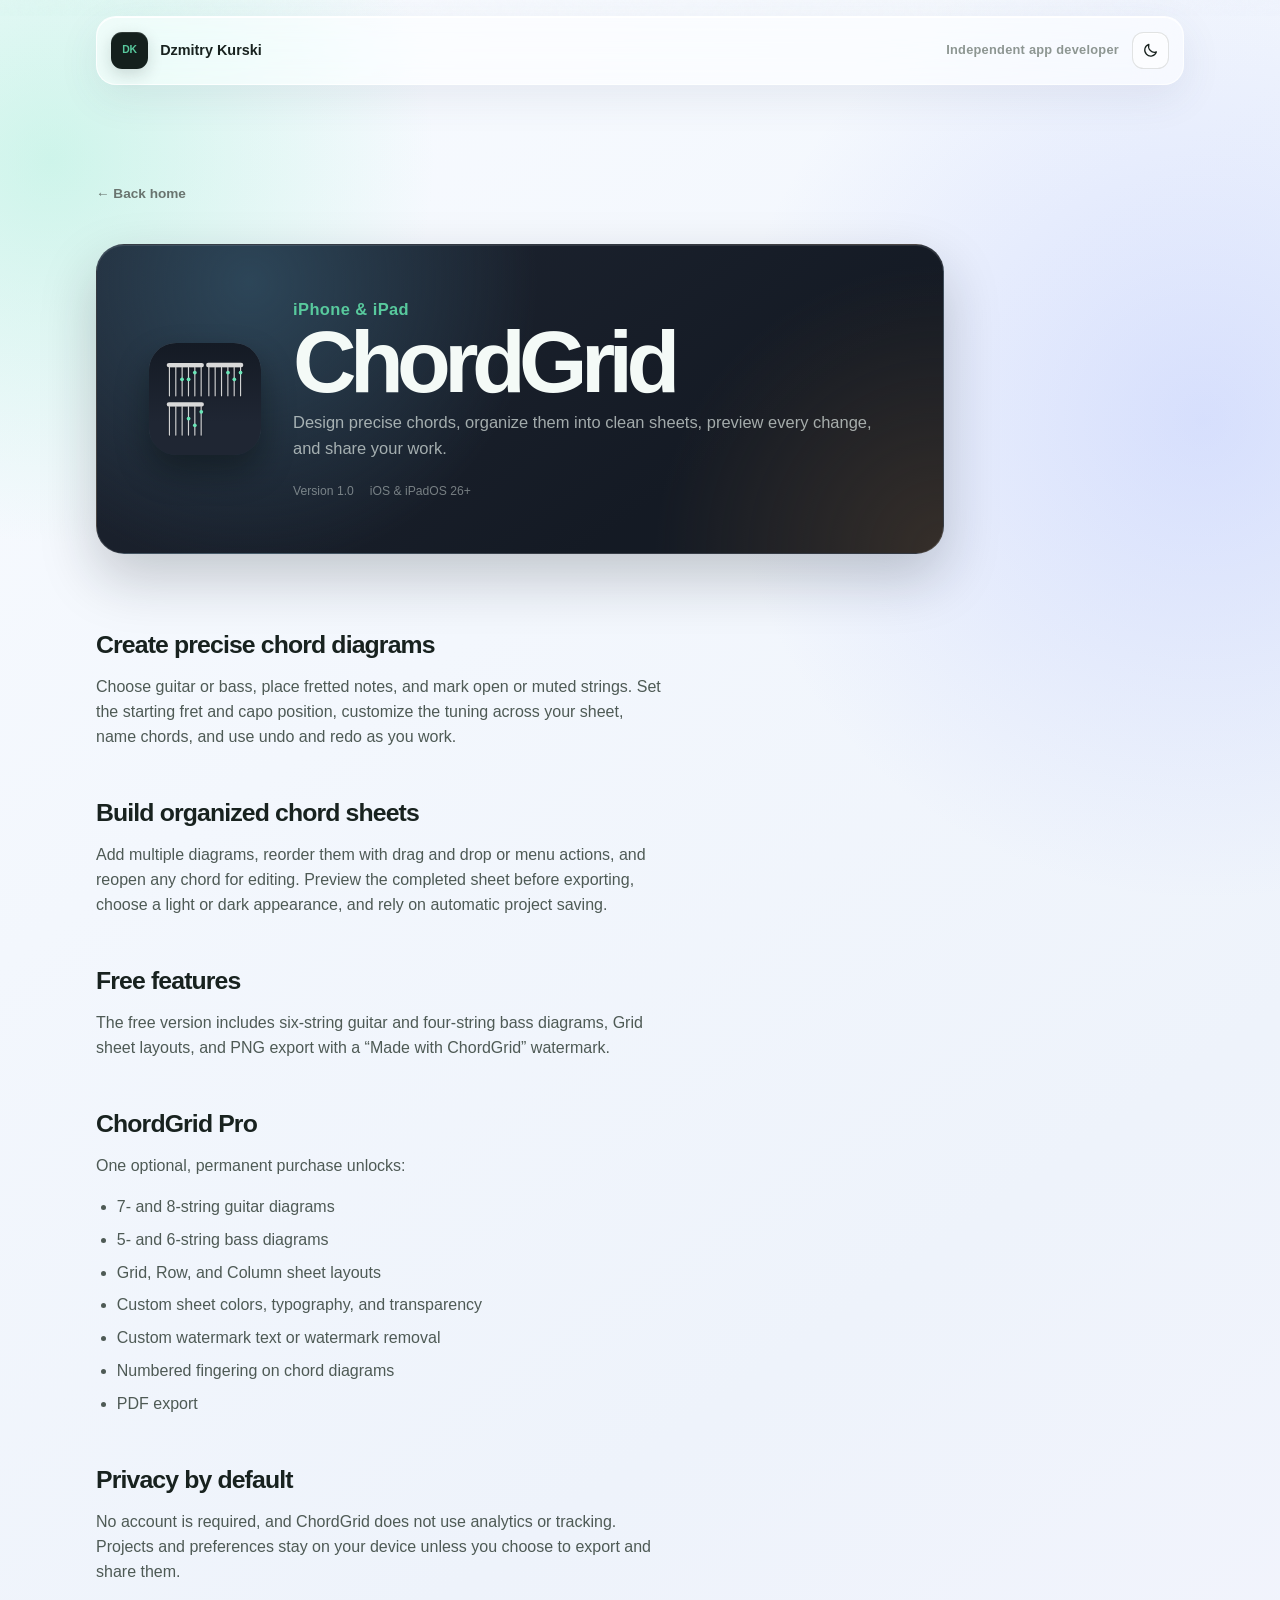
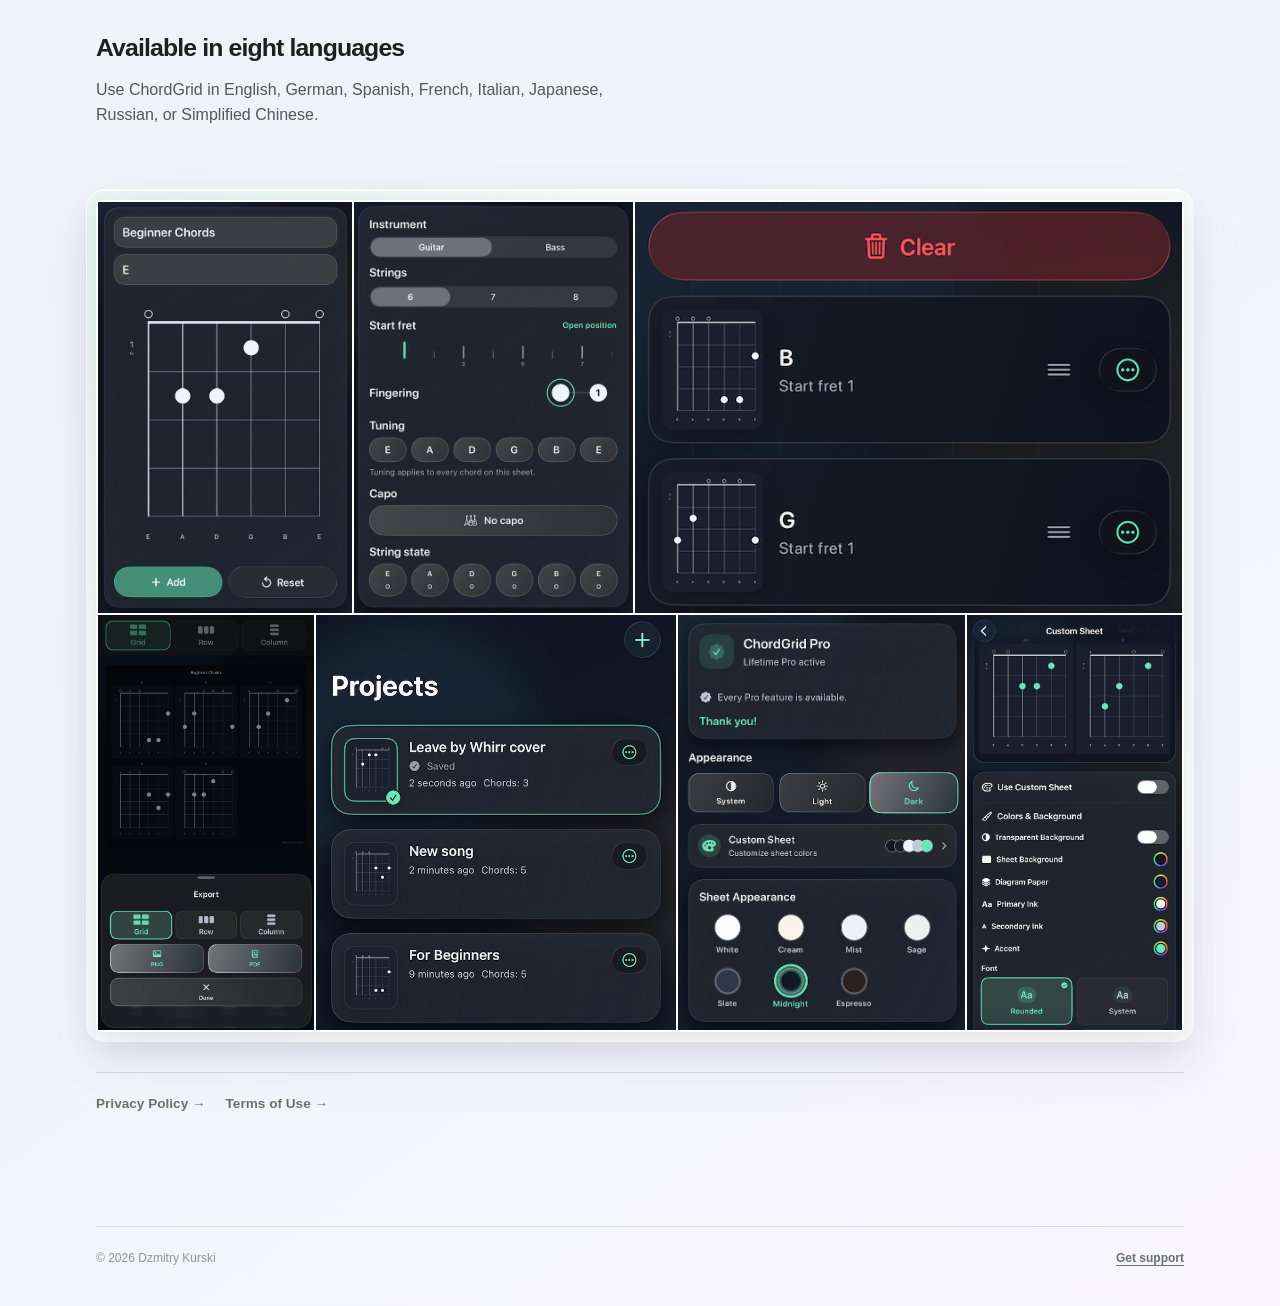
==== chordgrid.html @ 94e4a328 "fix: remove ChordGrid favicon from site pages" ====
<!doctype html>
<html lang="en">
  <head>
    <meta charset="UTF-8" />
    <meta name="viewport" content="width=device-width, initial-scale=1.0" />
    <meta name="description" content="ChordGrid is a focused guitar and bass chord diagram and sheet builder for iPhone and iPad." />
    <meta name="theme-color" content="#eef3fb" />
    <title>ChordGrid - App Details</title>
    <script>try{if(localStorage.getItem("theme")==="dark"){document.documentElement.dataset.theme="dark";document.querySelector('meta[name="theme-color"]').content="#10161f"}}catch(e){}</script>
    <link rel="stylesheet" href="styles.css" />
  </head>
  <body>
    <header class="site-header">
      <a class="brand" href="index.html"><span class="brand-monogram" aria-hidden="true">DK</span><span>Dzmitry Kurski</span></a>
      <div class="header-actions">
        <p>Independent app developer</p>
        <button class="theme-toggle" type="button" aria-label="Switch to dark theme" title="Switch to dark theme">
          <svg class="theme-icon-moon" viewBox="0 0 24 24" aria-hidden="true"><path d="M20.5 14.2A8.5 8.5 0 0 1 9.8 3.5 8.5 8.5 0 1 0 20.5 14.2Z" /></svg>
          <svg class="theme-icon-sun" viewBox="0 0 24 24" aria-hidden="true"><circle cx="12" cy="12" r="3.5" /><path d="M12 2v2M12 20v2M4.9 4.9l1.4 1.4M17.7 17.7l1.4 1.4M2 12h2M20 12h2M4.9 19.1l1.4-1.4M17.7 6.3l1.4-1.4" /></svg>
        </button>
      </div>
    </header>
    <main id="main" class="subpage-main">
      <a class="back-link" href="index.html">← Back home</a>
      <header class="product-hero">
        <img class="app-icon" src="assets/ChordGrid/chordgrid-icon.svg" alt="ChordGrid app icon" width="128" height="128" />
        <div>
          <p class="eyebrow">iPhone & iPad</p>
          <h1>ChordGrid</h1>
          <p>Design precise chords, organize them into clean sheets, preview every change, and share your work.</p>
          <div class="product-meta"><span>Version 1.0</span><span>iOS & iPadOS 26+</span></div>
        </div>
      </header>
      <article class="product-copy">
        <h2>Create precise chord diagrams</h2>
        <p>Choose guitar or bass, place fretted notes, and mark open or muted strings. Set the starting fret and capo position, customize the tuning across your sheet, name chords, and use undo and redo as you work.</p>
        <h2>Build organized chord sheets</h2>
        <p>Add multiple diagrams, reorder them with drag and drop or menu actions, and reopen any chord for editing. Preview the completed sheet before exporting, choose a light or dark appearance, and rely on automatic project saving.</p>
        <h2>Free features</h2>
        <p>The free version includes six-string guitar and four-string bass diagrams, Grid sheet layouts, and PNG export with a “Made with ChordGrid” watermark.</p>
        <h2>ChordGrid Pro</h2>
        <p>One optional, permanent purchase unlocks:</p>
        <ul>
          <li>7- and 8-string guitar diagrams</li>
          <li>5- and 6-string bass diagrams</li>
          <li>Grid, Row, and Column sheet layouts</li>
          <li>Custom sheet colors, typography, and transparency</li>
          <li>Custom watermark text or watermark removal</li>
          <li>Numbered fingering on chord diagrams</li>
          <li>PDF export</li>
        </ul>
        <h2>Privacy by default</h2>
        <p>No account is required, and ChordGrid does not use analytics or tracking. Projects and preferences stay on your device unless you choose to export and share them.</p>
        <h2>Available in eight languages</h2>
        <p>Use ChordGrid in English, German, Spanish, French, Italian, Japanese, Russian, or Simplified Chinese.</p>
      </article>
      <section class="product-gallery" aria-label="App screenshots">
        <div class="screenshot-grid">
          <a class="screenshot-card" href="assets/ChordGrid/1.png" aria-haspopup="dialog">
            <img src="assets/ChordGrid/1.png" alt="Chord editor showing an E guitar chord diagram" width="634" height="1023" decoding="async" />
          </a>
          <a class="screenshot-card" href="assets/ChordGrid/3.png" aria-haspopup="dialog">
            <img src="assets/ChordGrid/3.png" alt="Diagram settings for instrument, strings, fret, fingering, tuning, capo, and string state" width="626" height="918" decoding="async" />
          </a>
          <a class="screenshot-card" href="assets/ChordGrid/4.png" aria-haspopup="dialog">
            <img src="assets/ChordGrid/4.png" alt="Chord queue with reorder and editing controls" width="619" height="466" decoding="async" />
          </a>
          <a class="screenshot-card" href="assets/ChordGrid/5.png" aria-haspopup="dialog">
            <img src="assets/ChordGrid/5.png" alt="Chord sheet preview with layout and export choices" width="659" height="1261" decoding="async" />
          </a>
          <a class="screenshot-card" href="assets/ChordGrid/6.png" aria-haspopup="dialog">
            <img src="assets/ChordGrid/6.png" alt="ChordGrid project library with saved chord sheets" width="660" height="759" decoding="async" />
          </a>
          <a class="screenshot-card" href="assets/ChordGrid/7.png" aria-haspopup="dialog">
            <img src="assets/ChordGrid/7.png" alt="ChordGrid Pro status and light, dark, and custom sheet appearance options" width="649" height="937" decoding="async" />
          </a>
          <a class="screenshot-card" href="assets/ChordGrid/8.png" aria-haspopup="dialog">
            <img src="assets/ChordGrid/8.png" alt="Custom sheet editor with color, background, ink, accent, and font controls" width="642" height="1235" decoding="async" />
          </a>
        </div>
      </section>
      <div class="legal-links product-legal-links">
        <a href="privacy.html">Privacy Policy <span aria-hidden="true">→</span></a>
        <a href="terms.html">Terms of Use <span aria-hidden="true">→</span></a>
      </div>
      <dialog class="screenshot-lightbox" aria-label="Screenshot preview">
        <div class="lightbox-frame">
          <button class="lightbox-close" type="button" aria-label="Close preview">
            <svg viewBox="0 0 24 24" aria-hidden="true"><path d="m6 6 12 12M18 6 6 18" /></svg>
          </button>
          <img class="lightbox-image" alt="" />
        </div>
      </dialog>
    </main>
    <footer><span>© <span id="year"></span> Dzmitry Kurski</span><a href="mailto:dzmitry.kurski.support@gmail.com">Get support</a></footer>
    <script src="script.js"></script>
  </body>
</html>
---- styles.css ----
:root {
  --page: min(68rem, calc(100% - 3rem));
  --canvas: #eef3fb;
  --page-background:
    radial-gradient(circle at 4% 5%, rgba(111, 231, 187, 0.3), transparent 24rem),
    radial-gradient(circle at 94% 14%, rgba(129, 151, 255, 0.24), transparent 30rem),
    linear-gradient(145deg, #f8fbff 0%, #eef3fb 50%, #f8f5ff 100%);
  --ink: #18221f;
  --muted: #69746f;
  --soft: #8d9692;
  --accent: #58c99d;
  --accent-dark: #237a5b;
  --night: #14201d;
  --line: rgba(24, 34, 31, 0.12);
  --paper: #f3f5f2;
  --glass-border: rgba(255,255,255,.76);
  --glass-background: rgba(255,255,255,.56);
  --glass-highlight: rgba(255,255,255,.92);
  --glass-shadow: rgba(66,79,112,.09);
  --panel-background: rgba(255,255,255,.5);
  --control-background: rgba(255,255,255,.62);
  --control-highlight: rgba(255,255,255,.88);
  --list-background: rgba(255,255,255,.56);
  --list-ink: #4e5a55;
  --support-glow: rgba(138,158,226,.13);
  --icon-background: rgba(104,220,178,.28);
  --icon-shadow: rgba(45,110,83,.12);
  --noise-opacity: .08;
  --rounded: "Avenir Next", ui-rounded, "SF Pro Rounded", -apple-system, BlinkMacSystemFont, sans-serif;
  --ease: cubic-bezier(0.2, 0.8, 0.2, 1);
  color-scheme: light;
}

:root[data-theme="dark"] {
  --canvas: #10161f;
  --page-background:
    radial-gradient(circle at 4% 5%, rgba(52, 153, 117, .16), transparent 25rem),
    radial-gradient(circle at 94% 14%, rgba(77, 95, 172, .18), transparent 31rem),
    linear-gradient(145deg, #121a22 0%, #111722 52%, #171623 100%);
  --ink: #f1f6f3;
  --muted: #abb7b2;
  --soft: #87948f;
  --accent: #6be6b8;
  --accent-dark: #81e8c2;
  --night: #0c1317;
  --line: rgba(230, 240, 236, .13);
  --paper: #10161f;
  --glass-border: rgba(255,255,255,.11);
  --glass-background: rgba(20,27,35,.68);
  --glass-highlight: rgba(255,255,255,.08);
  --glass-shadow: rgba(0,0,0,.24);
  --panel-background: rgba(20,27,35,.6);
  --control-background: rgba(255,255,255,.055);
  --control-highlight: rgba(255,255,255,.075);
  --list-background: rgba(255,255,255,.045);
  --list-ink: #b8c3be;
  --support-glow: rgba(100,120,211,.12);
  --icon-background: rgba(104,220,178,.16);
  --icon-shadow: rgba(0,0,0,.18);
  --noise-opacity: .055;
  color-scheme: dark;
}

* { box-sizing: border-box; }

html {
  min-height: 100%;
  scroll-behavior: smooth;
  background-color: var(--canvas);
  background-image: var(--page-background);
}

body {
  min-height: 100dvh;
  margin: 0;
  color: var(--ink);
  background-color: var(--canvas);
  background-image: var(--page-background);
  font-family: var(--rounded);
  font-size: 1rem;
  line-height: 1.55;
  -webkit-font-smoothing: antialiased;
}

body::before {
  position: fixed;
  inset: 0;
  z-index: -1;
  pointer-events: none;
  content: "";
  opacity: var(--noise-opacity);
  background-image: url("data:image/svg+xml,%3Csvg viewBox='0 0 160 160' xmlns='http://www.w3.org/2000/svg'%3E%3Cfilter id='n'%3E%3CfeTurbulence type='fractalNoise' baseFrequency='.9' numOctaves='3' stitchTiles='stitch'/%3E%3C/filter%3E%3Crect width='100%25' height='100%25' filter='url(%23n)' opacity='.22'/%3E%3C/svg%3E");
}

a { color: var(--accent-dark); }
h1, h2, h3, p { margin-top: 0; }

.site-header,
main,
footer {
  width: var(--page);
  margin-inline: auto;
}

.site-header {
  position: sticky;
  top: 1rem;
  z-index: 10;
  display: flex;
  justify-content: space-between;
  align-items: center;
  min-height: 4.3rem;
  margin-top: 1rem;
  padding: 0.75rem 0.85rem;
  border: 1px solid var(--glass-border);
  border-radius: 1.25rem;
  background: var(--glass-background);
  box-shadow: inset 0 1px 0 var(--glass-highlight), 0 .8rem 2.5rem var(--glass-shadow);
  backdrop-filter: blur(22px) saturate(150%);
}

.header-actions {
  display: flex;
  gap: .8rem;
  align-items: center;
}

.header-actions > p {
  margin: 0;
  color: var(--soft);
  font-size: 0.8rem;
  font-weight: 600;
  letter-spacing: 0.02em;
}

.theme-toggle {
  position: relative;
  display: grid;
  place-items: center;
  width: 2.35rem;
  height: 2.35rem;
  padding: 0;
  border: 1px solid var(--line);
  border-radius: .72rem;
  color: var(--ink);
  background: var(--control-background);
  box-shadow: inset 0 1px 0 var(--control-highlight);
  cursor: pointer;
  transition: color 180ms ease, border-color 180ms ease, background 180ms ease, transform 180ms ease;
}

.theme-toggle:hover { border-color: var(--accent-dark); color: var(--accent-dark); transform: translateY(-1px); }
.theme-toggle svg { position: absolute; width: 1.05rem; height: 1.05rem; fill: none; stroke: currentColor; stroke-width: 1.8; stroke-linecap: round; stroke-linejoin: round; transition: opacity 180ms ease, transform 260ms var(--ease); }
.theme-icon-moon { opacity: 1; transform: rotate(0) scale(1); }
.theme-icon-sun { opacity: 0; transform: rotate(-45deg) scale(.7); }
:root[data-theme="dark"] .theme-icon-moon { opacity: 0; transform: rotate(45deg) scale(.7); }
:root[data-theme="dark"] .theme-icon-sun { opacity: 1; transform: rotate(0) scale(1); }

.brand {
  display: inline-flex;
  gap: 0.75rem;
  align-items: center;
  color: var(--ink);
  font-size: 0.9rem;
  font-weight: 700;
  text-decoration: none;
}

.brand-monogram {
  display: grid;
  place-items: center;
  width: 2.35rem;
  height: 2.35rem;
  border-radius: 0.7rem;
  color: var(--accent);
  background: var(--night);
  box-shadow: inset 0 1px 0 rgba(255,255,255,.12), 0 0.35rem 1rem rgba(20,32,29,.16);
  font-size: 0.65rem;
  letter-spacing: -0.03em;
}

.apps-section { padding: clamp(4.5rem, 9vw, 6.75rem) 0 clamp(5rem, 10vw, 7.5rem); }

.section-intro {
  max-width: 35rem;
  margin-bottom: clamp(2.75rem, 6vw, 4.5rem);
}

.section-intro h1,
.legal-header h1,
.product-hero h1 {
  margin-bottom: 0.8rem;
  font-size: clamp(3.7rem, 9vw, 6.8rem);
  font-weight: 700;
  letter-spacing: -0.075em;
  line-height: 0.9;
  text-wrap: balance;
}

.section-intro p {
  margin-bottom: 0;
  color: var(--muted);
  font-size: clamp(1.05rem, 2vw, 1.2rem);
  font-weight: 500;
}

.home-grid {
  display: grid;
  grid-template-columns: minmax(0, 31rem) minmax(18rem, 25.5rem);
  gap: clamp(1.5rem, 4vw, 3rem);
  align-items: start;
  justify-content: space-between;
}

.app-card {
  position: relative;
  width: 100%;
  max-width: 31rem;
  min-height: 0;
  aspect-ratio: 1.08 / 1;
  overflow: hidden;
  border: 1px solid rgba(255,255,255,.13);
  border-radius: 1.75rem;
  color: #f4faf7;
  background:
    radial-gradient(circle at var(--spot-x, 18%) var(--spot-y, 12%), rgba(48,77,97,.82), transparent 18rem),
    radial-gradient(circle at 100% 100%, rgba(82,64,46,.54), transparent 18rem),
    linear-gradient(145deg, #1f2633 0%, #141a24 72%);
  box-shadow: 0 1.5rem 3.5rem rgba(20,26,36,.22), inset 0 1px 0 rgba(255,255,255,.1);
  transition: transform 300ms var(--ease), box-shadow 300ms var(--ease);
}

.app-card::after {
  position: absolute;
  right: -5rem;
  bottom: -8rem;
  width: 18rem;
  height: 18rem;
  border: 1px solid rgba(107,230,184,.12);
  border-radius: 50%;
  content: "";
  box-shadow: 0 0 0 3.5rem rgba(48,77,97,.08), 0 0 0 7rem rgba(48,77,97,.04);
  pointer-events: none;
}

.app-card:hover {
  transform: translateY(-4px);
  box-shadow: 0 2rem 4.5rem rgba(20,26,36,.3), inset 0 1px 0 rgba(255,255,255,.12);
}

.app-card-content {
  position: relative;
  z-index: 1;
  display: grid;
  grid-template-columns: 6rem minmax(0, 1fr);
  gap: clamp(1.4rem, 4vw, 2.2rem);
  align-items: center;
  min-height: calc(100% - 5.25rem);
  padding: clamp(2rem, 5vw, 3.2rem);
}

.app-icon {
  width: 6rem;
  height: 6rem;
  border-radius: 1.45rem;
  box-shadow: inset 0 1px 0 rgba(255,255,255,.2), 0 1rem 2rem rgba(4,10,8,.4);
  transition: transform 350ms var(--ease);
}

.app-card:hover .app-icon { transform: rotate(-1.5deg) scale(1.025); }

.platform,
.eyebrow {
  margin-bottom: 0.35rem;
  color: var(--accent);
  font-size: 0.78rem;
  font-weight: 700;
  letter-spacing: 0.025em;
}

.app-card .platform { color: #6be6b8; }

.app-copy h2 {
  margin-bottom: 0.65rem;
  font-size: clamp(2.2rem, 5vw, 3.45rem);
  font-weight: 650;
  letter-spacing: -0.06em;
  line-height: 1;
}

.app-copy > p:last-child {
  max-width: 35ch;
  margin-bottom: 0;
  color: #c2c9d6;
  font-size: 0.98rem;
  font-weight: 500;
  line-height: 1.55;
  text-wrap: pretty;
}

.app-card-bottom {
  position: relative;
  z-index: 1;
  display: flex;
  justify-content: space-between;
  gap: 1.25rem;
  align-items: center;
  min-height: 5.25rem;
  padding: .85rem clamp(1.5rem, 4vw, 2.35rem);
  border-top: 1px solid rgba(255,255,255,.1);
  background: rgba(255,255,255,.025);
}

.app-version {
  color: rgba(235,245,240,.45);
  font-size: 0.75rem;
}

.card-legal {
  display: flex;
  gap: .45rem;
  align-items: center;
}

.card-legal a {
  padding: .48rem .62rem;
  border: 1px solid rgba(255,255,255,.2);
  border-radius: .55rem;
  color: rgba(245,250,248,.86);
  font-size: .69rem;
  font-weight: 650;
  text-decoration: none;
  transition: color 180ms ease, border-color 180ms ease, background 180ms ease;
}

.card-legal a:hover {
  border-color: #6be6b8;
  color: #141a24;
  background: #6be6b8;
}

.details-link {
  flex: 0 0 auto;
  color: #ecf8f3;
  font-size: 0.84rem;
  font-weight: 700;
  text-decoration: none;
  transition: color 180ms ease, transform 180ms ease;
}

.details-link span { display: inline-block; margin-left: 0.25rem; transition: transform 180ms ease; }
.details-link:hover { color: #6be6b8; }
.details-link:hover span { transform: translate(2px, -2px); }

.support {
  position: relative;
  max-width: 28rem;
  min-height: 34rem;
  padding: clamp(1.75rem, 4vw, 2.6rem);
  overflow: hidden;
  border: 1px solid var(--glass-border);
  border-radius: 1.75rem;
  background:
    radial-gradient(circle at 100% 0, var(--support-glow), transparent 16rem),
    var(--panel-background);
  box-shadow: inset 0 1px 0 var(--glass-highlight), 0 1.3rem 3.5rem var(--glass-shadow);
  backdrop-filter: blur(20px) saturate(140%);
}

.support-icon {
  display: grid;
  place-items: center;
  width: 2.75rem;
  height: 2.75rem;
  margin-bottom: 2rem;
  border-radius: .85rem;
  color: var(--ink);
  background: var(--icon-background);
  box-shadow: 0 .45rem 1.2rem var(--icon-shadow), inset 0 1px 0 var(--glass-highlight);
}

.support-icon svg { width: 1.35rem; height: 1.35rem; fill: none; stroke: currentColor; stroke-width: 1.7; stroke-linecap: round; stroke-linejoin: round; }
.support .eyebrow { color: var(--accent-dark); }

.support h2 {
  margin-bottom: 1rem;
  font-size: clamp(2rem, 4vw, 3.1rem);
  font-weight: 650;
  letter-spacing: -0.055em;
  line-height: 1.02;
}

.support-copy {
  max-width: 31ch;
  margin-bottom: 1.6rem;
  color: var(--muted);
  font-size: 1.03rem;
  text-wrap: pretty;
}

.email-link {
  display: flex;
  justify-content: space-between;
  gap: 1rem;
  align-items: center;
  width: 100%;
  padding: .9rem 1rem;
  border: 1px solid var(--line);
  border-radius: .8rem;
  color: var(--ink);
  background: var(--control-background);
  box-shadow: inset 0 1px 0 var(--control-highlight);
  font-size: .78rem;
  font-weight: 700;
  overflow-wrap: anywhere;
  text-decoration: none;
  transition: color 180ms ease, border-color 180ms ease, transform 180ms ease;
}

.email-link:hover { border-color: rgba(35,122,91,.45); color: var(--accent-dark); transform: translateY(-2px); }
.email-link span:last-child { font-size: 1.15rem; }

.support-details {
  margin-top: 1.5rem;
  padding-top: 1.25rem;
  border-top: 1px solid var(--line);
}

.support-details h3 {
  margin-bottom: .8rem;
  font-size: .82rem;
  font-weight: 700;
}

.support-list {
  display: grid;
  gap: .5rem;
  margin: 0;
  padding: 0;
  list-style: none;
}

.support-list li {
  position: relative;
  padding: .68rem .75rem .68rem 2.35rem;
  border: 1px solid var(--line);
  border-radius: .72rem;
  color: var(--list-ink);
  background: var(--list-background);
  box-shadow: inset 0 1px 0 var(--control-highlight);
  font-size: .76rem;
  font-weight: 600;
}

.support-list li::before {
  position: absolute;
  top: .66rem;
  left: .7rem;
  display: grid;
  place-items: center;
  width: 1.15rem;
  height: 1.15rem;
  border-radius: 50%;
  color: var(--accent-dark);
  background: rgba(107,230,184,.3);
  content: "✓";
  font-size: .65rem;
  font-weight: 800;
}

footer {
  display: flex;
  justify-content: space-between;
  gap: 1rem;
  padding: 1.4rem 0 2.4rem;
  border-top: 1px solid var(--line);
  color: var(--soft);
  font-size: 0.75rem;
}

footer a { color: var(--muted); font-weight: 650; text-underline-offset: 0.2rem; }

/* Product and legal pages */
.subpage-main { padding: clamp(3.5rem, 8vw, 6rem) 0 7rem; }

.back-link {
  display: inline-block;
  margin-bottom: 2.5rem;
  color: var(--muted);
  font-size: 0.85rem;
  font-weight: 650;
  text-decoration: none;
  transition: color 180ms ease, transform 180ms ease;
}

.back-link:hover { color: var(--ink); transform: translateX(-2px); }

.legal-header,
.legal-content,
.product-copy { max-width: 47rem; }

.legal-header {
  padding-bottom: 2.5rem;
  border-bottom: 1px solid var(--line);
}

.legal-header h1 { font-size: clamp(3rem, 8vw, 5.5rem); }
.legal-header p:last-child { margin-bottom: 0; color: var(--soft); font-size: 0.85rem; }

.legal-content { padding-top: 0.5rem; }
.legal-content h2,
.product-copy h2 {
  margin: 2.8rem 0 0.65rem;
  font-size: 1.55rem;
  font-weight: 650;
  letter-spacing: -0.035em;
}

.legal-content p,
.legal-content li,
.product-copy p,
.product-copy li { max-width: 64ch; color: var(--list-ink); }

.legal-content a { text-underline-offset: 0.2rem; }

.product-hero {
  display: grid;
  grid-template-columns: 7rem minmax(0, 1fr);
  gap: 2rem;
  align-items: center;
  max-width: 53rem;
  margin-bottom: 4.5rem;
  padding: clamp(2rem, 5vw, 3.25rem);
  overflow: hidden;
  border: 1px solid rgba(255,255,255,.13);
  border-radius: 1.75rem;
  color: #f4faf7;
  background:
    radial-gradient(circle at 18% 12%, rgba(48,77,97,.82), transparent 18rem),
    radial-gradient(circle at 100% 100%, rgba(82,64,46,.54), transparent 18rem),
    linear-gradient(145deg, #1f2633 0%, #141a24 72%);
  box-shadow: 0 1.5rem 3.5rem rgba(20,26,36,.22), inset 0 1px 0 rgba(255,255,255,.1);
}

.product-hero .app-icon { width: 7rem; height: 7rem; border-radius: 1.7rem; }
.product-hero h1 { margin-bottom: 0.55rem; font-size: clamp(3rem, 8vw, 5.5rem); }
.product-hero p { margin-bottom: 0; color: rgba(235,245,240,.66); font-size: 1.03rem; }
.product-hero .eyebrow { color: var(--accent); }

.product-meta { display: flex; flex-wrap: wrap; gap: 1rem; margin-top: 1.3rem; }
.product-meta span { color: rgba(235,245,240,.45); font-size: 0.76rem; }

.product-copy ul { padding-left: 1.3rem; }
.product-copy li { margin-bottom: 0.5rem; }

.product-gallery {
  position: relative;
  isolation: isolate;
  max-width: 68rem;
  margin-top: clamp(2.75rem, 6vw, 4.5rem);
}

.product-gallery::before {
  position: absolute;
  inset: -.65rem;
  z-index: -1;
  border: 1px solid var(--glass-border);
  border-radius: 1.15rem;
  content: "";
  background:
    radial-gradient(circle at 8% 0%, rgba(88,201,157,.12), transparent 34%),
    var(--glass-background);
  box-shadow: inset 0 1px 0 var(--glass-highlight), 0 1.4rem 3.5rem var(--glass-shadow);
  backdrop-filter: blur(18px) saturate(135%);
}

.screenshot-grid {
  display: flex;
  flex-wrap: wrap;
  align-items: stretch;
  overflow: hidden;
  border: 1px solid #fff;
  background: #fff;
  box-shadow: 0 .75rem 2rem rgba(20,26,36,.1);
}

.screenshot-card {
  position: relative;
  box-sizing: border-box;
  display: block;
  flex: 0 0 calc(var(--image-ratio, 1) / var(--row-ratio-sum, 1) * 100%);
  min-width: 0;
  overflow: hidden;
  border: 0;
  color: #fff;
  background: #fff;
  cursor: zoom-in;
  text-decoration: none;
  animation: gallery-tile-in 440ms var(--ease) both;
  animation-delay: calc(var(--tile-index, 0) * 38ms);
}

.screenshot-card::after {
  position: absolute;
  inset: 0;
  border: 1px solid #fff;
  content: "";
  pointer-events: none;
}

.screenshot-card img {
  display: block;
  width: 100%;
  height: auto;
  background: #111821;
  transition: filter 260ms var(--ease);
}

.screenshot-card:hover img { filter: brightness(1.07) saturate(1.04); }
.screenshot-card:active img { filter: brightness(.94) saturate(.92); }
.screenshot-card:focus-visible { z-index: 1; outline: 2px solid var(--accent); outline-offset: -3px; }

.product-legal-links { max-width: 68rem; margin-top: clamp(1rem, 3vw, 2rem); }

body.lightbox-open { overflow: hidden; }

.screenshot-lightbox {
  width: fit-content;
  max-width: calc(100vw - 2rem);
  max-height: calc(100dvh - 2rem);
  margin: auto;
  padding: 0;
  overflow: visible;
  border: 0;
  color: #f4faf7;
  background: transparent;
}

.screenshot-lightbox::backdrop {
  background: rgba(8, 12, 17, .76);
  backdrop-filter: blur(16px) saturate(85%);
}

.screenshot-lightbox[open] { animation: lightbox-enter 240ms var(--ease) both; }

.lightbox-frame {
  position: relative;
  width: fit-content;
  overflow: hidden;
  border: 1px solid rgba(255,255,255,.16);
  border-radius: 1.4rem;
  background: #111821;
  box-shadow: 0 2rem 6rem rgba(0,0,0,.48), inset 0 1px 0 rgba(255,255,255,.1);
}

.lightbox-image {
  display: block;
  width: auto;
  max-width: min(88vw, 70rem);
  height: auto;
  max-height: 88dvh;
  object-fit: contain;
}

.lightbox-close {
  position: absolute;
  top: .7rem;
  right: .7rem;
  z-index: 1;
  display: grid;
  place-items: center;
  width: 2.5rem;
  height: 2.5rem;
  padding: 0;
  border: 1px solid rgba(255,255,255,.16);
  border-radius: .78rem;
  color: #f4faf7;
  background: rgba(8,12,17,.72);
  cursor: pointer;
  transition: color 180ms ease, background 180ms ease, transform 180ms ease;
}

.lightbox-close:hover { color: #6be6b8; background: rgba(255,255,255,.13); }
.lightbox-close:active { transform: scale(.96); }
.lightbox-close svg { width: 1.05rem; height: 1.05rem; fill: none; stroke: currentColor; stroke-width: 1.8; stroke-linecap: round; }

@keyframes lightbox-enter {
  from { opacity: 0; transform: translateY(.75rem) scale(.975); }
  to { opacity: 1; transform: translateY(0) scale(1); }
}

@keyframes gallery-tile-in {
  from { opacity: 0; filter: saturate(.72); }
  to { opacity: 1; filter: saturate(1); }
}

.legal-links {
  display: flex;
  flex-wrap: wrap;
  gap: 1.25rem;
  margin-top: 2.5rem;
  padding-top: 1.25rem;
  border-top: 1px solid var(--line);
}

.legal-links a {
  color: var(--muted);
  font-size: 0.85rem;
  font-weight: 650;
  text-decoration: none;
}

.legal-links a:hover { color: var(--accent-dark); }

:focus-visible { outline: 3px solid #1674d1; outline-offset: 4px; }

@media (max-width: 760px) {
  :root { --page: calc(100% - 1.5rem); }
  .site-header { top: .65rem; min-height: 4rem; margin-top: .65rem; border-radius: 1.05rem; }
  .header-actions > p { display: none; }
  .apps-section { padding-top: 3.75rem; }
  .section-intro { margin-bottom: 2.5rem; }
  .home-grid { grid-template-columns: 1fr; gap: 3.5rem; }
  .app-card { min-height: auto; border-radius: 1.4rem; }
  .app-card-content { grid-template-columns: 5rem minmax(0, 1fr); gap: 1.2rem; padding: 1.5rem; }
  .app-icon { width: 5rem; height: 5rem; border-radius: 1.2rem; }
  .app-copy h2 { font-size: 2.25rem; }
  .app-copy > p:last-child { font-size: 0.9rem; }
  .app-card { max-width: none; min-height: 25rem; aspect-ratio: auto; }
  .app-card-content { min-height: auto; }
  .app-card-bottom { flex-wrap: wrap; align-items: center; padding: 1rem 1.5rem; }
  .app-card-bottom { min-height: auto; row-gap: .8rem; }
  .card-legal { order: 3; width: 100%; padding-bottom: .1rem; }
  .support { max-width: none; min-height: auto; }
  .product-hero { grid-template-columns: 5rem 1fr; gap: 1.25rem; padding: 1.5rem; border-radius: 1.4rem; }
  .product-hero .app-icon { width: 5rem; height: 5rem; border-radius: 1.2rem; }
  .product-hero h1 { font-size: clamp(2.5rem, 12vw, 3.6rem); }
  .product-gallery::before { inset: -.35rem; border-radius: .85rem; }
  footer { align-items: flex-end; }
}

@media (max-width: 420px) {
  .brand > span:last-child { font-size: 0.82rem; }
  .app-card-content { grid-template-columns: 1fr; }
  .app-copy > p:last-child { max-width: 31ch; }
  .product-hero { grid-template-columns: 1fr; }
}

@media (prefers-reduced-motion: reduce) {
  html { scroll-behavior: auto; }
  *, *::before, *::after { animation-duration: 0.01ms !important; transition-duration: 0.01ms !important; }
}
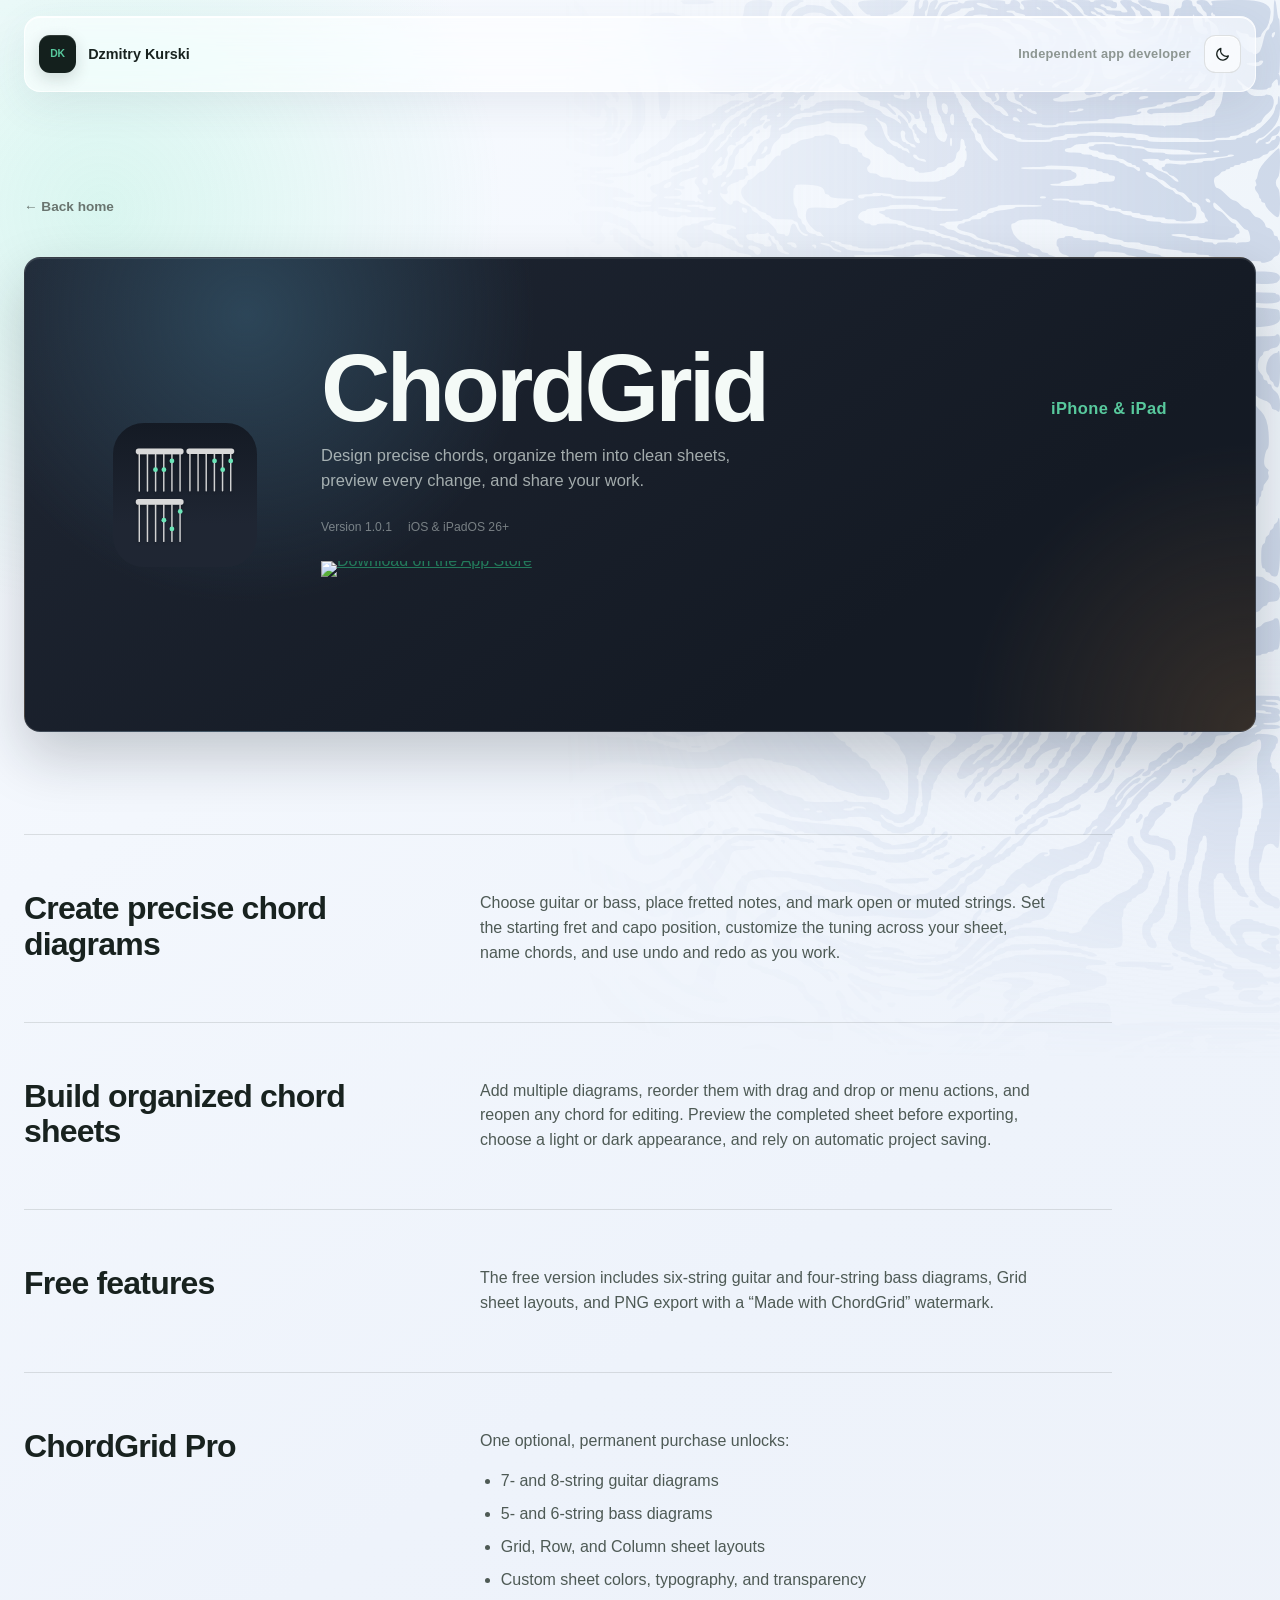
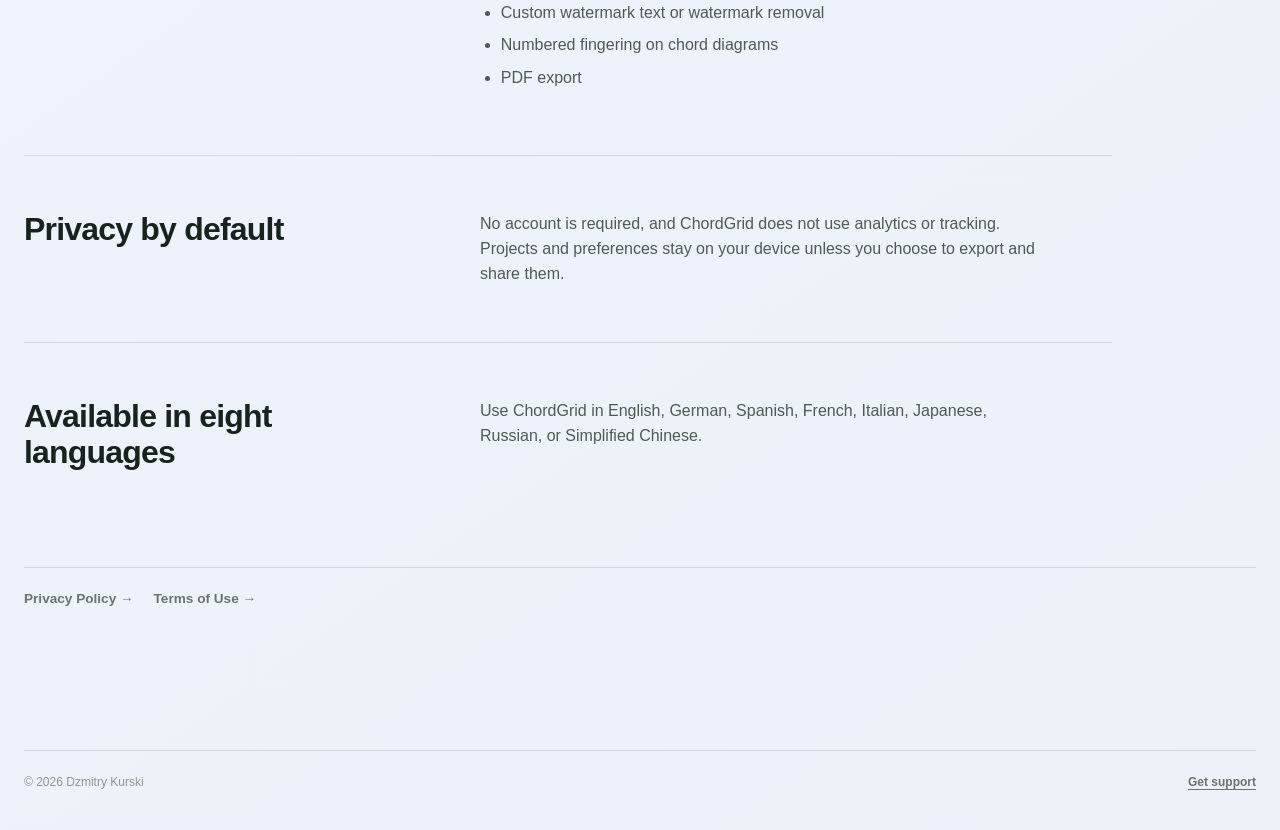
==== commit 9468edb5: "feat(site): refresh ChordGrid showcase and app pages" ====
--- a/chordgrid.html
+++ b/chordgrid.html
@@ -7,7 +7,7 @@
     <meta name="theme-color" content="#eef3fb" />
     <title>ChordGrid - App Details</title>
     <script>try{if(localStorage.getItem("theme")==="dark"){document.documentElement.dataset.theme="dark";document.querySelector('meta[name="theme-color"]').content="#10161f"}}catch(e){}</script>
-    <link rel="stylesheet" href="styles.css" />
+    <link rel="stylesheet" href="styles.css?v=20260828-6" />
   </head>
   <body>
     <header class="site-header">
@@ -28,69 +28,53 @@
           <p class="eyebrow">iPhone & iPad</p>
           <h1>ChordGrid</h1>
           <p>Design precise chords, organize them into clean sheets, preview every change, and share your work.</p>
-          <div class="product-meta"><span>Version 1.0</span><span>iOS & iPadOS 26+</span></div>
+          <div class="product-meta"><span>Version 1.0.1</span><span>iOS & iPadOS 26+</span></div>
+          <a class="app-store-badge app-store-badge--hero" href="https://apps.apple.com/us/app/chordgrid/id6796872043?itscg=30200&amp;itsct=apps_box_badge&amp;mttnsubad=6796872043">
+            <img src="https://toolbox.marketingtools.apple.com/api/v2/badges/download-on-the-app-store/black/en-us?releaseDate=1787184000" alt="Download on the App Store" width="245" height="82" />
+          </a>
         </div>
       </header>
       <article class="product-copy">
-        <h2>Create precise chord diagrams</h2>
-        <p>Choose guitar or bass, place fretted notes, and mark open or muted strings. Set the starting fret and capo position, customize the tuning across your sheet, name chords, and use undo and redo as you work.</p>
-        <h2>Build organized chord sheets</h2>
-        <p>Add multiple diagrams, reorder them with drag and drop or menu actions, and reopen any chord for editing. Preview the completed sheet before exporting, choose a light or dark appearance, and rely on automatic project saving.</p>
-        <h2>Free features</h2>
-        <p>The free version includes six-string guitar and four-string bass diagrams, Grid sheet layouts, and PNG export with a “Made with ChordGrid” watermark.</p>
-        <h2>ChordGrid Pro</h2>
-        <p>One optional, permanent purchase unlocks:</p>
-        <ul>
-          <li>7- and 8-string guitar diagrams</li>
-          <li>5- and 6-string bass diagrams</li>
-          <li>Grid, Row, and Column sheet layouts</li>
-          <li>Custom sheet colors, typography, and transparency</li>
-          <li>Custom watermark text or watermark removal</li>
-          <li>Numbered fingering on chord diagrams</li>
-          <li>PDF export</li>
-        </ul>
-        <h2>Privacy by default</h2>
-        <p>No account is required, and ChordGrid does not use analytics or tracking. Projects and preferences stay on your device unless you choose to export and share them.</p>
-        <h2>Available in eight languages</h2>
-        <p>Use ChordGrid in English, German, Spanish, French, Italian, Japanese, Russian, or Simplified Chinese.</p>
+        <section class="product-feature">
+          <h2>Create precise chord diagrams</h2>
+          <p>Choose guitar or bass, place fretted notes, and mark open or muted strings. Set the starting fret and capo position, customize the tuning across your sheet, name chords, and use undo and redo as you work.</p>
+        </section>
+        <section class="product-feature">
+          <h2>Build organized chord sheets</h2>
+          <p>Add multiple diagrams, reorder them with drag and drop or menu actions, and reopen any chord for editing. Preview the completed sheet before exporting, choose a light or dark appearance, and rely on automatic project saving.</p>
+        </section>
+        <section class="product-feature">
+          <h2>Free features</h2>
+          <p>The free version includes six-string guitar and four-string bass diagrams, Grid sheet layouts, and PNG export with a “Made with ChordGrid” watermark.</p>
+        </section>
+        <section class="product-feature">
+          <h2>ChordGrid Pro</h2>
+          <div>
+            <p>One optional, permanent purchase unlocks:</p>
+            <ul>
+              <li>7- and 8-string guitar diagrams</li>
+              <li>5- and 6-string bass diagrams</li>
+              <li>Grid, Row, and Column sheet layouts</li>
+              <li>Custom sheet colors, typography, and transparency</li>
+              <li>Custom watermark text or watermark removal</li>
+              <li>Numbered fingering on chord diagrams</li>
+              <li>PDF export</li>
+            </ul>
+          </div>
+        </section>
+        <section class="product-feature">
+          <h2>Privacy by default</h2>
+          <p>No account is required, and ChordGrid does not use analytics or tracking. Projects and preferences stay on your device unless you choose to export and share them.</p>
+        </section>
+        <section class="product-feature">
+          <h2>Available in eight languages</h2>
+          <p>Use ChordGrid in English, German, Spanish, French, Italian, Japanese, Russian, or Simplified Chinese.</p>
+        </section>
       </article>
-      <section class="product-gallery" aria-label="App screenshots">
-        <div class="screenshot-grid">
-          <a class="screenshot-card" href="assets/ChordGrid/1.png" aria-haspopup="dialog">
-            <img src="assets/ChordGrid/1.png" alt="Chord editor showing an E guitar chord diagram" width="634" height="1023" decoding="async" />
-          </a>
-          <a class="screenshot-card" href="assets/ChordGrid/3.png" aria-haspopup="dialog">
-            <img src="assets/ChordGrid/3.png" alt="Diagram settings for instrument, strings, fret, fingering, tuning, capo, and string state" width="626" height="918" decoding="async" />
-          </a>
-          <a class="screenshot-card" href="assets/ChordGrid/4.png" aria-haspopup="dialog">
-            <img src="assets/ChordGrid/4.png" alt="Chord queue with reorder and editing controls" width="619" height="466" decoding="async" />
-          </a>
-          <a class="screenshot-card" href="assets/ChordGrid/5.png" aria-haspopup="dialog">
-            <img src="assets/ChordGrid/5.png" alt="Chord sheet preview with layout and export choices" width="659" height="1261" decoding="async" />
-          </a>
-          <a class="screenshot-card" href="assets/ChordGrid/6.png" aria-haspopup="dialog">
-            <img src="assets/ChordGrid/6.png" alt="ChordGrid project library with saved chord sheets" width="660" height="759" decoding="async" />
-          </a>
-          <a class="screenshot-card" href="assets/ChordGrid/7.png" aria-haspopup="dialog">
-            <img src="assets/ChordGrid/7.png" alt="ChordGrid Pro status and light, dark, and custom sheet appearance options" width="649" height="937" decoding="async" />
-          </a>
-          <a class="screenshot-card" href="assets/ChordGrid/8.png" aria-haspopup="dialog">
-            <img src="assets/ChordGrid/8.png" alt="Custom sheet editor with color, background, ink, accent, and font controls" width="642" height="1235" decoding="async" />
-          </a>
-        </div>
-      </section>
       <div class="legal-links product-legal-links">
-        <a href="privacy.html">Privacy Policy <span aria-hidden="true">→</span></a>
-        <a href="terms.html">Terms of Use <span aria-hidden="true">→</span></a>
+        <a href="chordgrid/privacy.html">Privacy Policy <span aria-hidden="true">→</span></a>
+        <a href="chordgrid/terms.html">Terms of Use <span aria-hidden="true">→</span></a>
       </div>
-      <dialog class="screenshot-lightbox" aria-label="Screenshot preview">
-        <div class="lightbox-frame">
-          <button class="lightbox-close" type="button" aria-label="Close preview">
-            <svg viewBox="0 0 24 24" aria-hidden="true"><path d="m6 6 12 12M18 6 6 18" /></svg>
-          </button>
-          <img class="lightbox-image" alt="" />
-        </div>
-      </dialog>
     </main>
     <footer><span>© <span id="year"></span> Dzmitry Kurski</span><a href="mailto:dzmitry.kurski.support@gmail.com">Get support</a></footer>
     <script src="script.js"></script>
--- a/styles.css
+++ b/styles.css
@@ -1,10 +1,9 @@
 :root {
-  --page: min(68rem, calc(100% - 3rem));
+  --page: min(78rem, calc(100% - 3rem));
   --canvas: #eef3fb;
   --page-background:
-    radial-gradient(circle at 4% 5%, rgba(111, 231, 187, 0.3), transparent 24rem),
-    radial-gradient(circle at 94% 14%, rgba(129, 151, 255, 0.24), transparent 30rem),
-    linear-gradient(145deg, #f8fbff 0%, #eef3fb 50%, #f8f5ff 100%);
+    radial-gradient(circle at 8% 8%, rgba(111, 231, 187, 0.22), transparent 25rem),
+    linear-gradient(145deg, #f8fbff 0%, #eef3fb 54%, #edf1f8 100%);
   --ink: #18221f;
   --muted: #69746f;
   --soft: #8d9692;
@@ -25,7 +24,9 @@
   --support-glow: rgba(138,158,226,.13);
   --icon-background: rgba(104,220,178,.28);
   --icon-shadow: rgba(45,110,83,.12);
-  --noise-opacity: .08;
+  --marble-image: url("assets/patterns/suminagashi.svg");
+  --marble-opacity: .34;
+  --marble-blend: multiply;
   --rounded: "Avenir Next", ui-rounded, "SF Pro Rounded", -apple-system, BlinkMacSystemFont, sans-serif;
   --ease: cubic-bezier(0.2, 0.8, 0.2, 1);
   color-scheme: light;
@@ -35,7 +36,6 @@
   --canvas: #10161f;
   --page-background:
     radial-gradient(circle at 4% 5%, rgba(52, 153, 117, .16), transparent 25rem),
-    radial-gradient(circle at 94% 14%, rgba(77, 95, 172, .18), transparent 31rem),
     linear-gradient(145deg, #121a22 0%, #111722 52%, #171623 100%);
   --ink: #f1f6f3;
   --muted: #abb7b2;
@@ -57,7 +57,8 @@
   --support-glow: rgba(100,120,211,.12);
   --icon-background: rgba(104,220,178,.16);
   --icon-shadow: rgba(0,0,0,.18);
-  --noise-opacity: .055;
+  --marble-opacity: .15;
+  --marble-blend: screen;
   color-scheme: dark;
 }
 
@@ -71,6 +72,8 @@
 }
 
 body {
+  position: relative;
+  overflow-x: hidden;
   min-height: 100dvh;
   margin: 0;
   color: var(--ink);
@@ -84,16 +87,35 @@
 
 body::before {
   position: fixed;
-  inset: 0;
-  z-index: -1;
+  top: 0;
+  right: 0;
+  z-index: 0;
+  width: min(50rem, 68vw);
+  height: min(72rem, 118vh);
   pointer-events: none;
   content: "";
-  opacity: var(--noise-opacity);
-  background-image: url("data:image/svg+xml,%3Csvg viewBox='0 0 160 160' xmlns='http://www.w3.org/2000/svg'%3E%3Cfilter id='n'%3E%3CfeTurbulence type='fractalNoise' baseFrequency='.9' numOctaves='3' stitchTiles='stitch'/%3E%3C/filter%3E%3Crect width='100%25' height='100%25' filter='url(%23n)' opacity='.22'/%3E%3C/svg%3E");
+  opacity: var(--marble-opacity);
+  background-image: var(--marble-image);
+  background-position: center top;
+  background-size: cover;
+  mix-blend-mode: var(--marble-blend);
+  -webkit-mask-image:
+    linear-gradient(to left, #000 8%, transparent 90%),
+    linear-gradient(to bottom, #000 62%, transparent 100%);
+  -webkit-mask-composite: source-in;
+  mask-image:
+    linear-gradient(to left, #000 8%, transparent 90%),
+    linear-gradient(to bottom, #000 62%, transparent 100%);
+  mask-composite: intersect;
 }
 
 a { color: var(--accent-dark); }
 h1, h2, h3, p { margin-top: 0; }
+
+::selection { color: var(--night); background: var(--accent); }
+* { scrollbar-color: var(--accent-dark) transparent; scrollbar-width: thin; }
+*::-webkit-scrollbar { width: .65rem; height: .65rem; }
+*::-webkit-scrollbar-thumb { border: 2px solid transparent; border-radius: 999px; background: var(--accent-dark); background-clip: padding-box; }
 
 .site-header,
 main,
@@ -102,6 +124,9 @@
   margin-inline: auto;
 }
 
+main,
+footer { position: relative; z-index: 1; }
+
 .site-header {
   position: sticky;
   top: 1rem;
@@ -109,11 +134,11 @@
   display: flex;
   justify-content: space-between;
   align-items: center;
-  min-height: 4.3rem;
+  min-height: 4.75rem;
   margin-top: 1rem;
   padding: 0.75rem 0.85rem;
   border: 1px solid var(--glass-border);
-  border-radius: 1.25rem;
+  border-radius: 1rem;
   background: var(--glass-background);
   box-shadow: inset 0 1px 0 var(--glass-highlight), 0 .8rem 2.5rem var(--glass-shadow);
   backdrop-filter: blur(22px) saturate(150%);
@@ -179,48 +204,56 @@
   letter-spacing: -0.03em;
 }
 
-.apps-section { padding: clamp(4.5rem, 9vw, 6.75rem) 0 clamp(5rem, 10vw, 7.5rem); }
+.apps-section { padding: clamp(5rem, 10vw, 8rem) 0 clamp(6rem, 11vw, 9rem); }
 
 .section-intro {
-  max-width: 35rem;
-  margin-bottom: clamp(2.75rem, 6vw, 4.5rem);
+  display: grid;
+  grid-template-columns: minmax(0, 1.7fr) minmax(15rem, .7fr);
+  gap: 2rem;
+  align-items: end;
+  max-width: none;
+  margin-bottom: clamp(3.5rem, 7vw, 6rem);
 }
 
 .section-intro h1,
 .legal-header h1,
 .product-hero h1 {
   margin-bottom: 0.8rem;
-  font-size: clamp(3.7rem, 9vw, 6.8rem);
+  font-size: clamp(4rem, 9vw, 6rem);
   font-weight: 700;
-  letter-spacing: -0.075em;
-  line-height: 0.9;
+  letter-spacing: -0.04em;
+  line-height: 0.88;
   text-wrap: balance;
 }
 
 .section-intro p {
+  justify-self: end;
+  max-width: 23ch;
   margin-bottom: 0;
   color: var(--muted);
-  font-size: clamp(1.05rem, 2vw, 1.2rem);
-  font-weight: 500;
+  font-size: clamp(1.12rem, 2vw, 1.35rem);
+  font-weight: 600;
+  line-height: 1.4;
 }
 
 .home-grid {
   display: grid;
-  grid-template-columns: minmax(0, 31rem) minmax(18rem, 25.5rem);
-  gap: clamp(1.5rem, 4vw, 3rem);
-  align-items: start;
+  grid-template-columns: minmax(0, 1.65fr) minmax(20rem, .8fr);
+  column-gap: clamp(1.5rem, 4vw, 3.5rem);
+  row-gap: 1.5rem;
+  align-items: stretch;
   justify-content: space-between;
 }
 
 .app-card {
   position: relative;
   width: 100%;
-  max-width: 31rem;
+  max-width: none;
   min-height: 0;
-  aspect-ratio: 1.08 / 1;
+  aspect-ratio: 1.52 / 1;
   overflow: hidden;
   border: 1px solid rgba(255,255,255,.13);
-  border-radius: 1.75rem;
+  border-radius: 1rem;
   color: #f4faf7;
   background:
     radial-gradient(circle at var(--spot-x, 18%) var(--spot-y, 12%), rgba(48,77,97,.82), transparent 18rem),
@@ -236,10 +269,10 @@
   bottom: -8rem;
   width: 18rem;
   height: 18rem;
-  border: 1px solid rgba(107,230,184,.12);
+  border: 1px solid rgba(107,230,184,.08);
   border-radius: 50%;
   content: "";
-  box-shadow: 0 0 0 3.5rem rgba(48,77,97,.08), 0 0 0 7rem rgba(48,77,97,.04);
+  box-shadow: 0 0 0 3.5rem rgba(48,77,97,.045), 0 0 0 7rem rgba(48,77,97,.025);
   pointer-events: none;
 }
 
@@ -252,22 +285,66 @@
   position: relative;
   z-index: 1;
   display: grid;
+  grid-template-columns: 8rem minmax(0, 1fr);
+  gap: clamp(1.4rem, 4vw, 2.2rem);
+  align-items: center;
+  min-height: calc(100% - 5.75rem);
+  padding: clamp(2.5rem, 5vw, 4rem);
+}
+
+.app-icon {
+  display: block;
+  width: 8rem;
+  height: 8rem;
+  border-radius: 1rem;
+}
+
+.app-card--coming-soon {
+  grid-column: 1;
+  grid-row: 2;
+  min-height: 14.5rem;
+  aspect-ratio: auto;
+  background:
+    radial-gradient(circle at 11% 50%, rgba(107,230,184,.2), transparent 15rem),
+    radial-gradient(circle at 92% 4%, rgba(103,121,190,.24), transparent 18rem),
+    linear-gradient(145deg, #1d2530 0%, #171a25 76%);
+  box-shadow: 0 1.1rem 2.8rem rgba(20,26,36,.18), inset 0 1px 0 rgba(255,255,255,.09);
+}
+
+.app-card--coming-soon:hover {
+  transform: none;
+  box-shadow: 0 1.1rem 2.8rem rgba(20,26,36,.18), inset 0 1px 0 rgba(255,255,255,.09);
+}
+
+.app-card--coming-soon .app-card-content {
   grid-template-columns: 6rem minmax(0, 1fr);
-  gap: clamp(1.4rem, 4vw, 2.2rem);
-  align-items: center;
-  min-height: calc(100% - 5.25rem);
-  padding: clamp(2rem, 5vw, 3.2rem);
-}
-
-.app-icon {
+  min-height: 100%;
+  padding: clamp(1.75rem, 4vw, 2.4rem);
+}
+
+.app-card--coming-soon .app-copy h2 {
+  font-size: clamp(2.5rem, 5vw, 3.7rem);
+}
+
+.app-icon--placeholder {
+  display: grid;
+  place-items: center;
   width: 6rem;
   height: 6rem;
-  border-radius: 1.45rem;
-  box-shadow: inset 0 1px 0 rgba(255,255,255,.2), 0 1rem 2rem rgba(4,10,8,.4);
-  transition: transform 350ms var(--ease);
-}
-
-.app-card:hover .app-icon { transform: rotate(-1.5deg) scale(1.025); }
+  color: rgba(223,243,235,.78);
+  background: rgba(255,255,255,.075);
+  box-shadow: inset 0 1px 0 rgba(255,255,255,.11), 0 .9rem 2rem rgba(5,10,14,.22);
+}
+
+.app-icon--placeholder svg {
+  width: 3.15rem;
+  height: 3.15rem;
+  fill: none;
+  stroke: currentColor;
+  stroke-width: 2.25;
+  stroke-linecap: round;
+  stroke-linejoin: round;
+}
 
 .platform,
 .eyebrow {
@@ -280,15 +357,26 @@
 
 .app-card .platform { color: #6be6b8; }
 
+.app-copy {
+  display: grid;
+  grid-template-columns: minmax(0, 1fr) auto;
+  align-items: end;
+}
+
+.app-copy .platform { grid-column: 2; grid-row: 1; margin-bottom: .5rem; }
+
 .app-copy h2 {
+  grid-column: 1;
+  grid-row: 1;
   margin-bottom: 0.65rem;
-  font-size: clamp(2.2rem, 5vw, 3.45rem);
+  font-size: clamp(3rem, 6vw, 4.6rem);
   font-weight: 650;
-  letter-spacing: -0.06em;
+  letter-spacing: -0.04em;
   line-height: 1;
 }
 
 .app-copy > p:last-child {
+  grid-column: 1 / -1;
   max-width: 35ch;
   margin-bottom: 0;
   color: #c2c9d6;
@@ -305,7 +393,7 @@
   justify-content: space-between;
   gap: 1.25rem;
   align-items: center;
-  min-height: 5.25rem;
+  min-height: 5.75rem;
   padding: .85rem clamp(1.5rem, 4vw, 2.35rem);
   border-top: 1px solid rgba(255,255,255,.1);
   background: rgba(255,255,255,.025);
@@ -352,14 +440,45 @@
 .details-link:hover { color: #6be6b8; }
 .details-link:hover span { transform: translate(2px, -2px); }
 
+.card-actions {
+  display: flex;
+  flex: 0 0 auto;
+  gap: .9rem;
+  align-items: center;
+}
+
+.app-store-badge {
+  display: inline-flex;
+  flex: 0 0 auto;
+  border-radius: .55rem;
+  line-height: 0;
+  transition: transform 180ms var(--ease);
+}
+
+.app-store-badge:hover { transform: translateY(-2px); }
+.app-store-badge:active { transform: translateY(0); }
+
+.app-store-badge img {
+  display: block;
+  width: 100%;
+  height: auto;
+  object-fit: contain;
+}
+
+.app-store-badge--compact { width: 8.25rem; }
+
 .support {
   position: relative;
-  max-width: 28rem;
-  min-height: 34rem;
+  grid-column: 2;
+  grid-row: 1;
+  display: flex;
+  flex-direction: column;
+  max-width: none;
+  min-height: 100%;
   padding: clamp(1.75rem, 4vw, 2.6rem);
   overflow: hidden;
   border: 1px solid var(--glass-border);
-  border-radius: 1.75rem;
+  border-radius: 1rem;
   background:
     radial-gradient(circle at 100% 0, var(--support-glow), transparent 16rem),
     var(--panel-background);
@@ -421,8 +540,8 @@
 .email-link span:last-child { font-size: 1.15rem; }
 
 .support-details {
-  margin-top: 1.5rem;
-  padding-top: 1.25rem;
+  margin-top: auto;
+  padding-top: 1.75rem;
   border-top: 1px solid var(--line);
 }
 
@@ -481,7 +600,7 @@
 footer a { color: var(--muted); font-weight: 650; text-underline-offset: 0.2rem; }
 
 /* Product and legal pages */
-.subpage-main { padding: clamp(3.5rem, 8vw, 6rem) 0 7rem; }
+.subpage-main { padding: clamp(4rem, 8vw, 7rem) 0 clamp(7rem, 11vw, 10rem); }
 
 .back-link {
   display: inline-block;
@@ -495,26 +614,100 @@
 
 .back-link:hover { color: var(--ink); transform: translateX(-2px); }
 
+.legal-topline {
+  display: flex;
+  justify-content: space-between;
+  gap: 1.25rem;
+  align-items: center;
+  max-width: 68rem;
+  margin-bottom: 2.5rem;
+}
+
+.legal-topline .back-link { margin-bottom: 0; }
+
+.language-switcher {
+  display: flex;
+  gap: .65rem;
+  align-items: center;
+}
+
+.language-switcher label {
+  color: var(--soft);
+  font-size: .76rem;
+  font-weight: 700;
+}
+
+.language-switcher select {
+  min-width: 8.5rem;
+  padding: .66rem 2.15rem .66rem .8rem;
+  border: 1px solid var(--line);
+  border-radius: .72rem;
+  appearance: none;
+  color: var(--ink);
+  background-color: var(--control-background);
+  background-image: url("data:image/svg+xml,%3Csvg xmlns='http://www.w3.org/2000/svg' width='12' height='8' viewBox='0 0 12 8'%3E%3Cpath d='m1 1 5 5 5-5' fill='none' stroke='%2369746f' stroke-width='1.5' stroke-linecap='round' stroke-linejoin='round'/%3E%3C/svg%3E");
+  background-position: right .75rem center;
+  background-repeat: no-repeat;
+  box-shadow: inset 0 1px 0 var(--control-highlight);
+  font: inherit;
+  font-size: .8rem;
+  font-weight: 650;
+  cursor: pointer;
+  transition: border-color 180ms ease, background-color 180ms ease;
+}
+
+.language-switcher select:hover { border-color: var(--accent-dark); }
+
 .legal-header,
 .legal-content,
-.product-copy { max-width: 47rem; }
+.product-copy { max-width: 68rem; }
 
 .legal-header {
-  padding-bottom: 2.5rem;
+  display: grid;
+  grid-template-columns: minmax(0, 1fr) auto;
+  gap: 1rem 3rem;
+  align-items: end;
+  padding-bottom: 3rem;
   border-bottom: 1px solid var(--line);
 }
 
-.legal-header h1 { font-size: clamp(3rem, 8vw, 5.5rem); }
-.legal-header p:last-child { margin-bottom: 0; color: var(--soft); font-size: 0.85rem; }
-
-.legal-content { padding-top: 0.5rem; }
+.legal-header h1 {
+  grid-column: 1;
+  grid-row: 1 / 3;
+  overflow-wrap: anywhere;
+  font-size: clamp(3.5rem, 8vw, 6rem);
+  hyphens: auto;
+}
+.legal-header .eyebrow { grid-column: 2; grid-row: 1; margin: 0; text-align: right; }
+.legal-header p:last-child { grid-column: 2; grid-row: 2; margin-bottom: .35rem; color: var(--soft); font-size: 0.85rem; }
+
+.legal-content {
+  display: grid;
+  grid-template-columns: minmax(12rem, .65fr) minmax(0, 1.35fr);
+  column-gap: clamp(2rem, 6vw, 5rem);
+  padding-top: 1.5rem;
+}
 .legal-content h2,
 .product-copy h2 {
-  margin: 2.8rem 0 0.65rem;
-  font-size: 1.55rem;
+  margin: 0;
+  font-size: clamp(1.5rem, 3vw, 2rem);
   font-weight: 650;
-  letter-spacing: -0.035em;
-}
+  letter-spacing: -0.025em;
+  line-height: 1.12;
+}
+
+.legal-content > h2,
+.legal-content > p {
+  margin: 0;
+  padding-block: clamp(2rem, 5vw, 3rem);
+  border-top: 1px solid var(--line);
+}
+
+.legal-content > h2:first-child,
+.legal-content > h2:first-child + p { border-top: 0; }
+
+.legal-content > h2 { grid-column: 1; }
+.legal-content > p { grid-column: 2; }
 
 .legal-content p,
 .legal-content li,
@@ -525,15 +718,16 @@
 
 .product-hero {
   display: grid;
-  grid-template-columns: 7rem minmax(0, 1fr);
-  gap: 2rem;
-  align-items: center;
-  max-width: 53rem;
-  margin-bottom: 4.5rem;
-  padding: clamp(2rem, 5vw, 3.25rem);
+  grid-template-columns: 9rem minmax(0, 1fr);
+  gap: clamp(2rem, 5vw, 4rem);
+  align-items: center;
+  max-width: none;
+  min-height: 26rem;
+  margin-bottom: clamp(4.5rem, 8vw, 7rem);
+  padding: clamp(3rem, 7vw, 5.5rem);
   overflow: hidden;
   border: 1px solid rgba(255,255,255,.13);
-  border-radius: 1.75rem;
+  border-radius: 1rem;
   color: #f4faf7;
   background:
     radial-gradient(circle at 18% 12%, rgba(48,77,97,.82), transparent 18rem),
@@ -542,157 +736,37 @@
   box-shadow: 0 1.5rem 3.5rem rgba(20,26,36,.22), inset 0 1px 0 rgba(255,255,255,.1);
 }
 
-.product-hero .app-icon { width: 7rem; height: 7rem; border-radius: 1.7rem; }
-.product-hero h1 { margin-bottom: 0.55rem; font-size: clamp(3rem, 8vw, 5.5rem); }
+.product-hero > div { display: grid; grid-template-columns: minmax(0, 1fr) auto; gap: .75rem 2rem; align-items: end; }
+.product-hero .app-icon { width: 9rem; height: 9rem; border-radius: 1rem; }
+.product-hero h1 { grid-column: 1; grid-row: 1; margin-bottom: 0; font-size: clamp(3.5rem, 8vw, 6rem); }
 .product-hero p { margin-bottom: 0; color: rgba(235,245,240,.66); font-size: 1.03rem; }
-.product-hero .eyebrow { color: var(--accent); }
-
-.product-meta { display: flex; flex-wrap: wrap; gap: 1rem; margin-top: 1.3rem; }
+.product-hero > div > p:not(.eyebrow) { grid-column: 1 / -1; max-width: 48ch; }
+.product-hero .eyebrow { grid-column: 2; grid-row: 1; margin-bottom: .6rem; color: var(--accent); }
+
+.product-meta { grid-column: 1 / -1; display: flex; flex-wrap: wrap; gap: 1rem; margin-top: .75rem; }
 .product-meta span { color: rgba(235,245,240,.45); font-size: 0.76rem; }
 
-.product-copy ul { padding-left: 1.3rem; }
+.product-hero .app-store-badge {
+  grid-column: 1 / -1;
+  justify-self: start;
+  width: 15.3125rem;
+  max-width: 100%;
+  margin-top: .75rem;
+}
+
+.product-feature {
+  display: grid;
+  grid-template-columns: minmax(15rem, .75fr) minmax(0, 1.25fr);
+  gap: clamp(2rem, 6vw, 5rem);
+  padding-block: clamp(2.25rem, 5vw, 3.5rem);
+  border-top: 1px solid var(--line);
+}
+.product-feature > p,
+.product-feature > div { margin: 0; }
+.product-copy ul { margin-bottom: 0; padding-left: 1.3rem; }
 .product-copy li { margin-bottom: 0.5rem; }
 
-.product-gallery {
-  position: relative;
-  isolation: isolate;
-  max-width: 68rem;
-  margin-top: clamp(2.75rem, 6vw, 4.5rem);
-}
-
-.product-gallery::before {
-  position: absolute;
-  inset: -.65rem;
-  z-index: -1;
-  border: 1px solid var(--glass-border);
-  border-radius: 1.15rem;
-  content: "";
-  background:
-    radial-gradient(circle at 8% 0%, rgba(88,201,157,.12), transparent 34%),
-    var(--glass-background);
-  box-shadow: inset 0 1px 0 var(--glass-highlight), 0 1.4rem 3.5rem var(--glass-shadow);
-  backdrop-filter: blur(18px) saturate(135%);
-}
-
-.screenshot-grid {
-  display: flex;
-  flex-wrap: wrap;
-  align-items: stretch;
-  overflow: hidden;
-  border: 1px solid #fff;
-  background: #fff;
-  box-shadow: 0 .75rem 2rem rgba(20,26,36,.1);
-}
-
-.screenshot-card {
-  position: relative;
-  box-sizing: border-box;
-  display: block;
-  flex: 0 0 calc(var(--image-ratio, 1) / var(--row-ratio-sum, 1) * 100%);
-  min-width: 0;
-  overflow: hidden;
-  border: 0;
-  color: #fff;
-  background: #fff;
-  cursor: zoom-in;
-  text-decoration: none;
-  animation: gallery-tile-in 440ms var(--ease) both;
-  animation-delay: calc(var(--tile-index, 0) * 38ms);
-}
-
-.screenshot-card::after {
-  position: absolute;
-  inset: 0;
-  border: 1px solid #fff;
-  content: "";
-  pointer-events: none;
-}
-
-.screenshot-card img {
-  display: block;
-  width: 100%;
-  height: auto;
-  background: #111821;
-  transition: filter 260ms var(--ease);
-}
-
-.screenshot-card:hover img { filter: brightness(1.07) saturate(1.04); }
-.screenshot-card:active img { filter: brightness(.94) saturate(.92); }
-.screenshot-card:focus-visible { z-index: 1; outline: 2px solid var(--accent); outline-offset: -3px; }
-
-.product-legal-links { max-width: 68rem; margin-top: clamp(1rem, 3vw, 2rem); }
-
-body.lightbox-open { overflow: hidden; }
-
-.screenshot-lightbox {
-  width: fit-content;
-  max-width: calc(100vw - 2rem);
-  max-height: calc(100dvh - 2rem);
-  margin: auto;
-  padding: 0;
-  overflow: visible;
-  border: 0;
-  color: #f4faf7;
-  background: transparent;
-}
-
-.screenshot-lightbox::backdrop {
-  background: rgba(8, 12, 17, .76);
-  backdrop-filter: blur(16px) saturate(85%);
-}
-
-.screenshot-lightbox[open] { animation: lightbox-enter 240ms var(--ease) both; }
-
-.lightbox-frame {
-  position: relative;
-  width: fit-content;
-  overflow: hidden;
-  border: 1px solid rgba(255,255,255,.16);
-  border-radius: 1.4rem;
-  background: #111821;
-  box-shadow: 0 2rem 6rem rgba(0,0,0,.48), inset 0 1px 0 rgba(255,255,255,.1);
-}
-
-.lightbox-image {
-  display: block;
-  width: auto;
-  max-width: min(88vw, 70rem);
-  height: auto;
-  max-height: 88dvh;
-  object-fit: contain;
-}
-
-.lightbox-close {
-  position: absolute;
-  top: .7rem;
-  right: .7rem;
-  z-index: 1;
-  display: grid;
-  place-items: center;
-  width: 2.5rem;
-  height: 2.5rem;
-  padding: 0;
-  border: 1px solid rgba(255,255,255,.16);
-  border-radius: .78rem;
-  color: #f4faf7;
-  background: rgba(8,12,17,.72);
-  cursor: pointer;
-  transition: color 180ms ease, background 180ms ease, transform 180ms ease;
-}
-
-.lightbox-close:hover { color: #6be6b8; background: rgba(255,255,255,.13); }
-.lightbox-close:active { transform: scale(.96); }
-.lightbox-close svg { width: 1.05rem; height: 1.05rem; fill: none; stroke: currentColor; stroke-width: 1.8; stroke-linecap: round; }
-
-@keyframes lightbox-enter {
-  from { opacity: 0; transform: translateY(.75rem) scale(.975); }
-  to { opacity: 1; transform: translateY(0) scale(1); }
-}
-
-@keyframes gallery-tile-in {
-  from { opacity: 0; filter: saturate(.72); }
-  to { opacity: 1; filter: saturate(1); }
-}
+.product-legal-links { max-width: none; margin-top: clamp(1.5rem, 3vw, 2.5rem); }
 
 .legal-links {
   display: flex;
@@ -716,14 +790,25 @@
 
 @media (max-width: 760px) {
   :root { --page: calc(100% - 1.5rem); }
+  body::before {
+    width: 100%;
+    height: 47rem;
+    opacity: calc(var(--marble-opacity) * .76);
+    background-position: 62% top;
+    background-size: cover;
+    -webkit-mask-image: linear-gradient(to bottom, #000 0%, transparent 100%);
+    mask-image: linear-gradient(to bottom, #000 0%, transparent 100%);
+  }
   .site-header { top: .65rem; min-height: 4rem; margin-top: .65rem; border-radius: 1.05rem; }
   .header-actions > p { display: none; }
-  .apps-section { padding-top: 3.75rem; }
+  .apps-section { padding-top: 4.5rem; }
+  .section-intro { display: block; }
+  .section-intro p { justify-self: auto; max-width: 28ch; }
   .section-intro { margin-bottom: 2.5rem; }
-  .home-grid { grid-template-columns: 1fr; gap: 3.5rem; }
-  .app-card { min-height: auto; border-radius: 1.4rem; }
+  .home-grid { grid-template-columns: 1fr; gap: 1.5rem; }
+  .app-card { min-height: auto; border-radius: 1rem; }
   .app-card-content { grid-template-columns: 5rem minmax(0, 1fr); gap: 1.2rem; padding: 1.5rem; }
-  .app-icon { width: 5rem; height: 5rem; border-radius: 1.2rem; }
+  .app-icon { width: 5rem; height: 5rem; border-radius: .9rem; }
   .app-copy h2 { font-size: 2.25rem; }
   .app-copy > p:last-child { font-size: 0.9rem; }
   .app-card { max-width: none; min-height: 25rem; aspect-ratio: auto; }
@@ -731,19 +816,42 @@
   .app-card-bottom { flex-wrap: wrap; align-items: center; padding: 1rem 1.5rem; }
   .app-card-bottom { min-height: auto; row-gap: .8rem; }
   .card-legal { order: 3; width: 100%; padding-bottom: .1rem; }
-  .support { max-width: none; min-height: auto; }
-  .product-hero { grid-template-columns: 5rem 1fr; gap: 1.25rem; padding: 1.5rem; border-radius: 1.4rem; }
-  .product-hero .app-icon { width: 5rem; height: 5rem; border-radius: 1.2rem; }
+  .app-card--coming-soon,
+  .support { grid-column: auto; grid-row: auto; }
+  .app-card--coming-soon { min-height: 15rem; }
+  .app-card--coming-soon .app-card-content { grid-template-columns: 5rem minmax(0, 1fr); }
+  .app-icon--placeholder { width: 5rem; height: 5rem; }
+  .support { max-width: none; min-height: auto; margin-top: 2rem; }
+  .support-details { margin-top: 2rem; }
+  .product-hero { grid-template-columns: 5rem 1fr; gap: 1.25rem; min-height: 0; padding: 1.5rem; border-radius: 1rem; }
+  .product-hero .app-icon { width: 5rem; height: 5rem; border-radius: .9rem; }
   .product-hero h1 { font-size: clamp(2.5rem, 12vw, 3.6rem); }
-  .product-gallery::before { inset: -.35rem; border-radius: .85rem; }
+  .product-hero .app-store-badge { width: 12rem; }
+  .product-feature,
+  .legal-content { display: block; }
+  .product-feature { padding-block: 2.25rem; }
+  .product-feature h2 { margin-bottom: .8rem; }
+  .legal-content > h2 { padding: 2.25rem 0 0; }
+  .legal-content > p { padding: .65rem 0 2.25rem; border-top: 0; }
+  .legal-header { display: block; }
+  .legal-header .eyebrow { margin-bottom: .35rem; text-align: left; }
+  .legal-topline { flex-wrap: wrap; }
   footer { align-items: flex-end; }
 }
 
 @media (max-width: 420px) {
   .brand > span:last-child { font-size: 0.82rem; }
   .app-card-content { grid-template-columns: 1fr; }
+  .app-copy { grid-template-columns: 1fr; }
+  .app-copy .platform,
+  .app-copy h2 { grid-column: 1; }
+  .app-copy .platform { grid-row: 1; }
+  .app-copy h2 { grid-row: 2; }
   .app-copy > p:last-child { max-width: 31ch; }
   .product-hero { grid-template-columns: 1fr; }
+  .product-hero > div { grid-template-columns: 1fr; }
+  .product-hero .eyebrow { grid-column: 1; grid-row: 1; margin-bottom: 0; }
+  .product-hero h1 { grid-column: 1; grid-row: 2; }
 }
 
 @media (prefers-reduced-motion: reduce) {
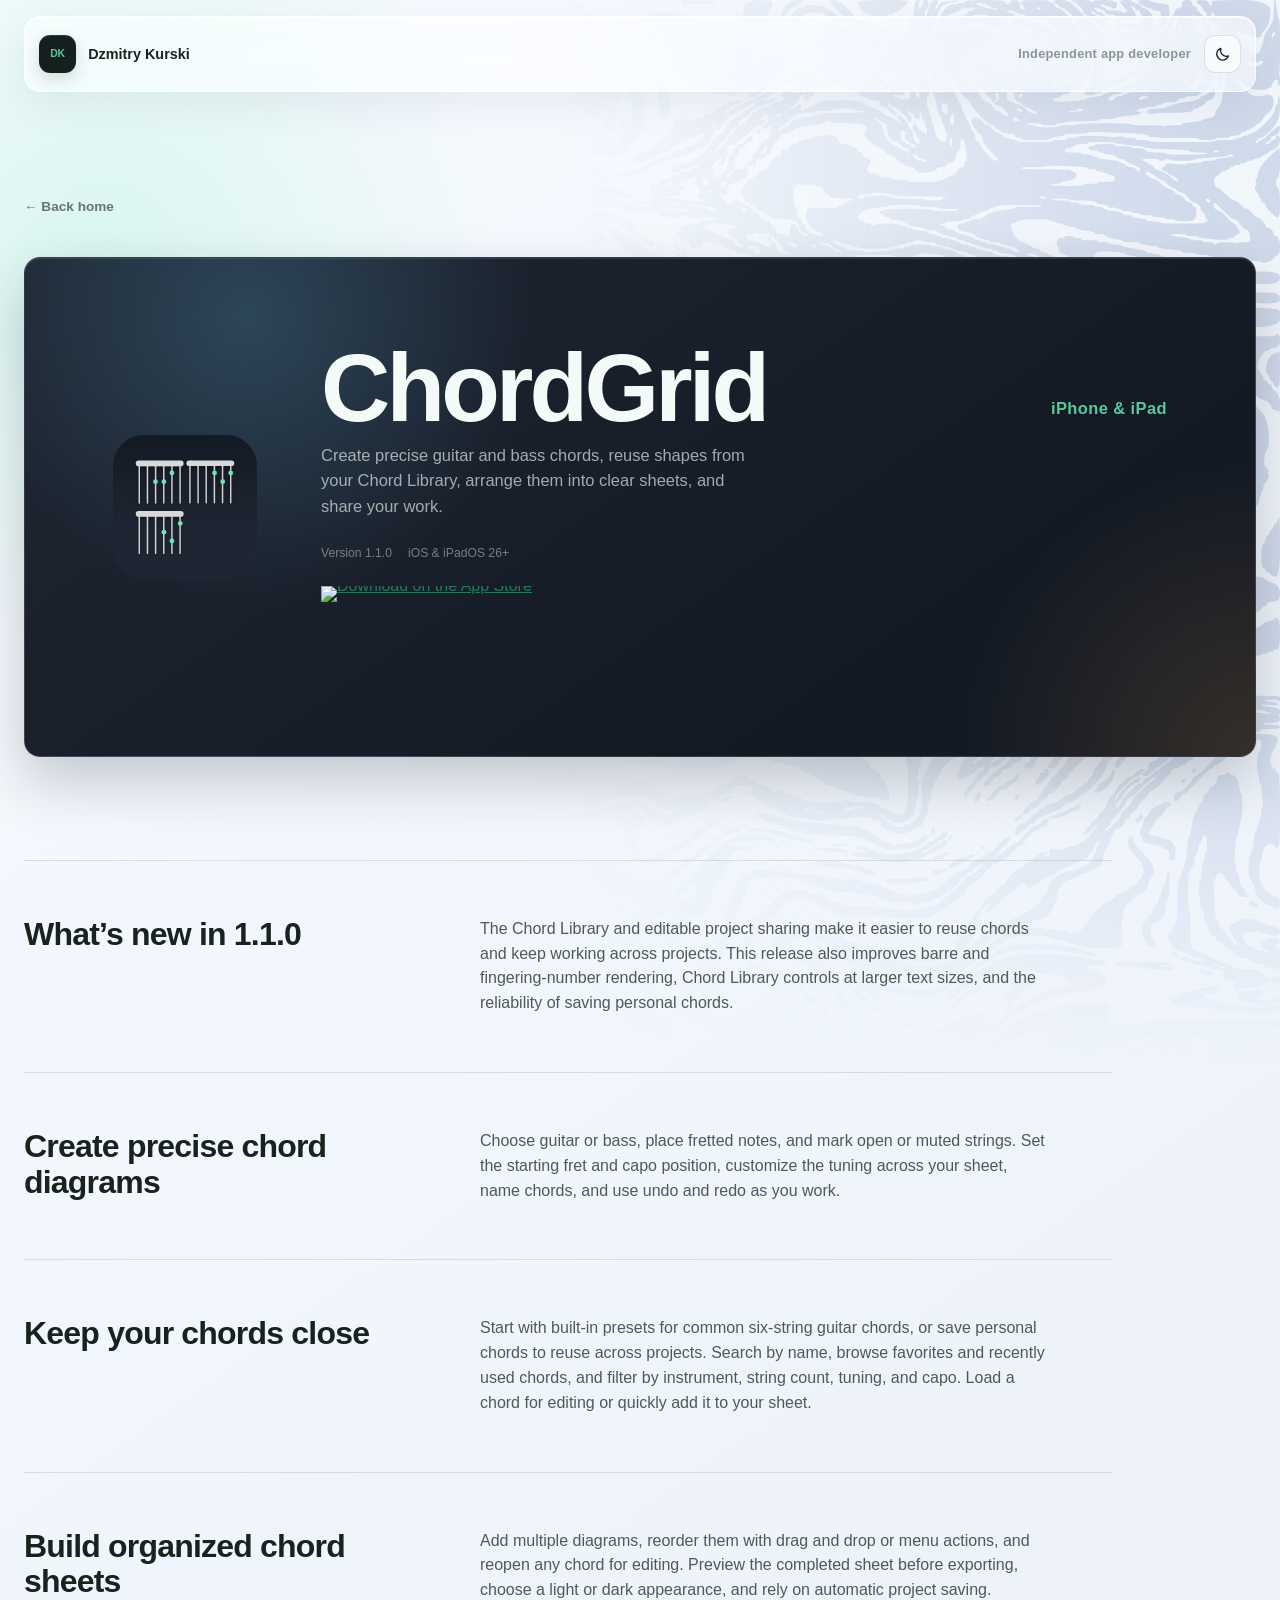
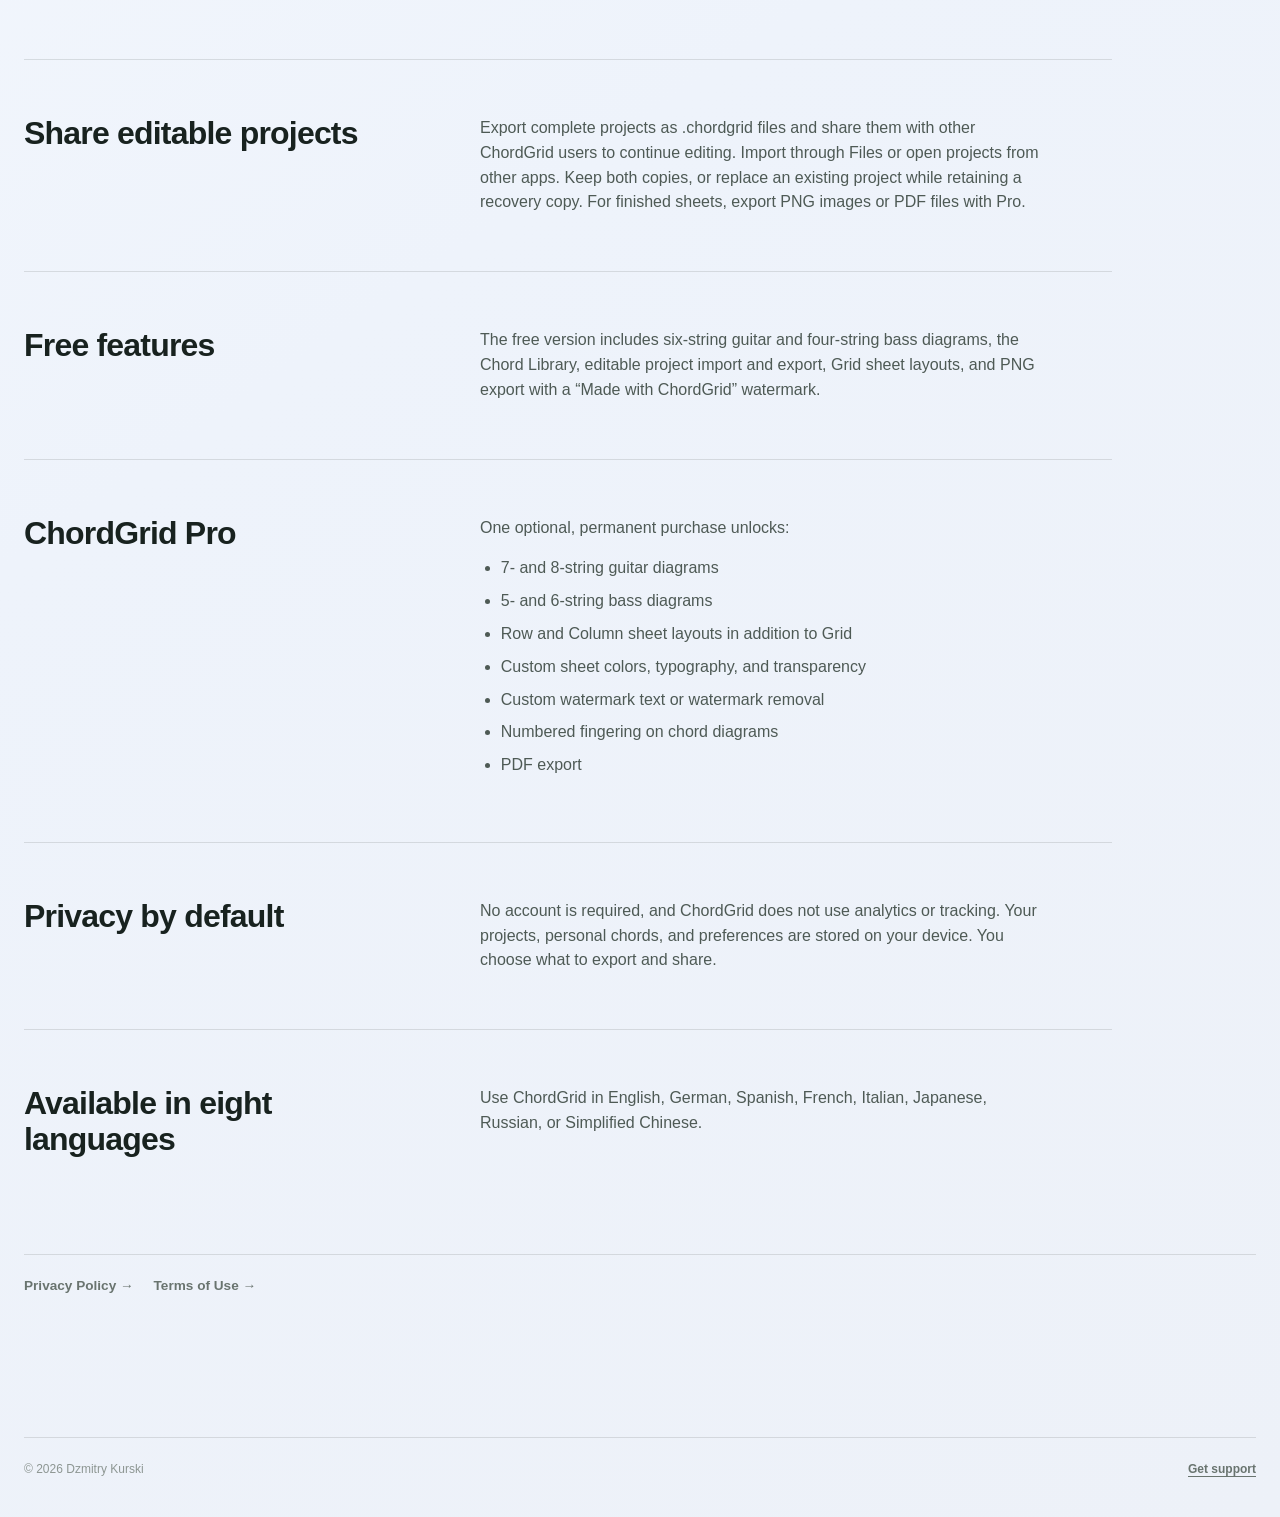
==== commit cb328b49: "docs: update ChordGrid support site for v1.1.0" ====
--- a/chordgrid.html
+++ b/chordgrid.html
@@ -3,7 +3,7 @@
   <head>
     <meta charset="UTF-8" />
     <meta name="viewport" content="width=device-width, initial-scale=1.0" />
-    <meta name="description" content="ChordGrid is a focused guitar and bass chord diagram and sheet builder for iPhone and iPad." />
+    <meta name="description" content="Create guitar and bass chord sheets, reuse shapes from your Chord Library, and share editable projects with ChordGrid for iPhone and iPad." />
     <meta name="theme-color" content="#eef3fb" />
     <title>ChordGrid - App Details</title>
     <script>try{if(localStorage.getItem("theme")==="dark"){document.documentElement.dataset.theme="dark";document.querySelector('meta[name="theme-color"]').content="#10161f"}}catch(e){}</script>
@@ -27,8 +27,8 @@
         <div>
           <p class="eyebrow">iPhone & iPad</p>
           <h1>ChordGrid</h1>
-          <p>Design precise chords, organize them into clean sheets, preview every change, and share your work.</p>
-          <div class="product-meta"><span>Version 1.0.1</span><span>iOS & iPadOS 26+</span></div>
+          <p>Create precise guitar and bass chords, reuse shapes from your Chord Library, arrange them into clear sheets, and share your work.</p>
+          <div class="product-meta"><span>Version 1.1.0</span><span>iOS & iPadOS 26+</span></div>
           <a class="app-store-badge app-store-badge--hero" href="https://apps.apple.com/us/app/chordgrid/id6796872043?itscg=30200&amp;itsct=apps_box_badge&amp;mttnsubad=6796872043">
             <img src="https://toolbox.marketingtools.apple.com/api/v2/badges/download-on-the-app-store/black/en-us?releaseDate=1787184000" alt="Download on the App Store" width="245" height="82" />
           </a>
@@ -36,16 +36,28 @@
       </header>
       <article class="product-copy">
         <section class="product-feature">
+          <h2>What’s new in 1.1.0</h2>
+          <p>The Chord Library and editable project sharing make it easier to reuse chords and keep working across projects. This release also improves barre and fingering-number rendering, Chord Library controls at larger text sizes, and the reliability of saving personal chords.</p>
+        </section>
+        <section class="product-feature">
           <h2>Create precise chord diagrams</h2>
           <p>Choose guitar or bass, place fretted notes, and mark open or muted strings. Set the starting fret and capo position, customize the tuning across your sheet, name chords, and use undo and redo as you work.</p>
+        </section>
+        <section class="product-feature">
+          <h2>Keep your chords close</h2>
+          <p>Start with built-in presets for common six-string guitar chords, or save personal chords to reuse across projects. Search by name, browse favorites and recently used chords, and filter by instrument, string count, tuning, and capo. Load a chord for editing or quickly add it to your sheet.</p>
         </section>
         <section class="product-feature">
           <h2>Build organized chord sheets</h2>
           <p>Add multiple diagrams, reorder them with drag and drop or menu actions, and reopen any chord for editing. Preview the completed sheet before exporting, choose a light or dark appearance, and rely on automatic project saving.</p>
         </section>
         <section class="product-feature">
+          <h2>Share editable projects</h2>
+          <p>Export complete projects as .chordgrid files and share them with other ChordGrid users to continue editing. Import through Files or open projects from other apps. Keep both copies, or replace an existing project while retaining a recovery copy. For finished sheets, export PNG images or PDF files with Pro.</p>
+        </section>
+        <section class="product-feature">
           <h2>Free features</h2>
-          <p>The free version includes six-string guitar and four-string bass diagrams, Grid sheet layouts, and PNG export with a “Made with ChordGrid” watermark.</p>
+          <p>The free version includes six-string guitar and four-string bass diagrams, the Chord Library, editable project import and export, Grid sheet layouts, and PNG export with a “Made with ChordGrid” watermark.</p>
         </section>
         <section class="product-feature">
           <h2>ChordGrid Pro</h2>
@@ -54,7 +66,7 @@
             <ul>
               <li>7- and 8-string guitar diagrams</li>
               <li>5- and 6-string bass diagrams</li>
-              <li>Grid, Row, and Column sheet layouts</li>
+              <li>Row and Column sheet layouts in addition to Grid</li>
               <li>Custom sheet colors, typography, and transparency</li>
               <li>Custom watermark text or watermark removal</li>
               <li>Numbered fingering on chord diagrams</li>
@@ -64,7 +76,7 @@
         </section>
         <section class="product-feature">
           <h2>Privacy by default</h2>
-          <p>No account is required, and ChordGrid does not use analytics or tracking. Projects and preferences stay on your device unless you choose to export and share them.</p>
+          <p>No account is required, and ChordGrid does not use analytics or tracking. Your projects, personal chords, and preferences are stored on your device. You choose what to export and share.</p>
         </section>
         <section class="product-feature">
           <h2>Available in eight languages</h2>
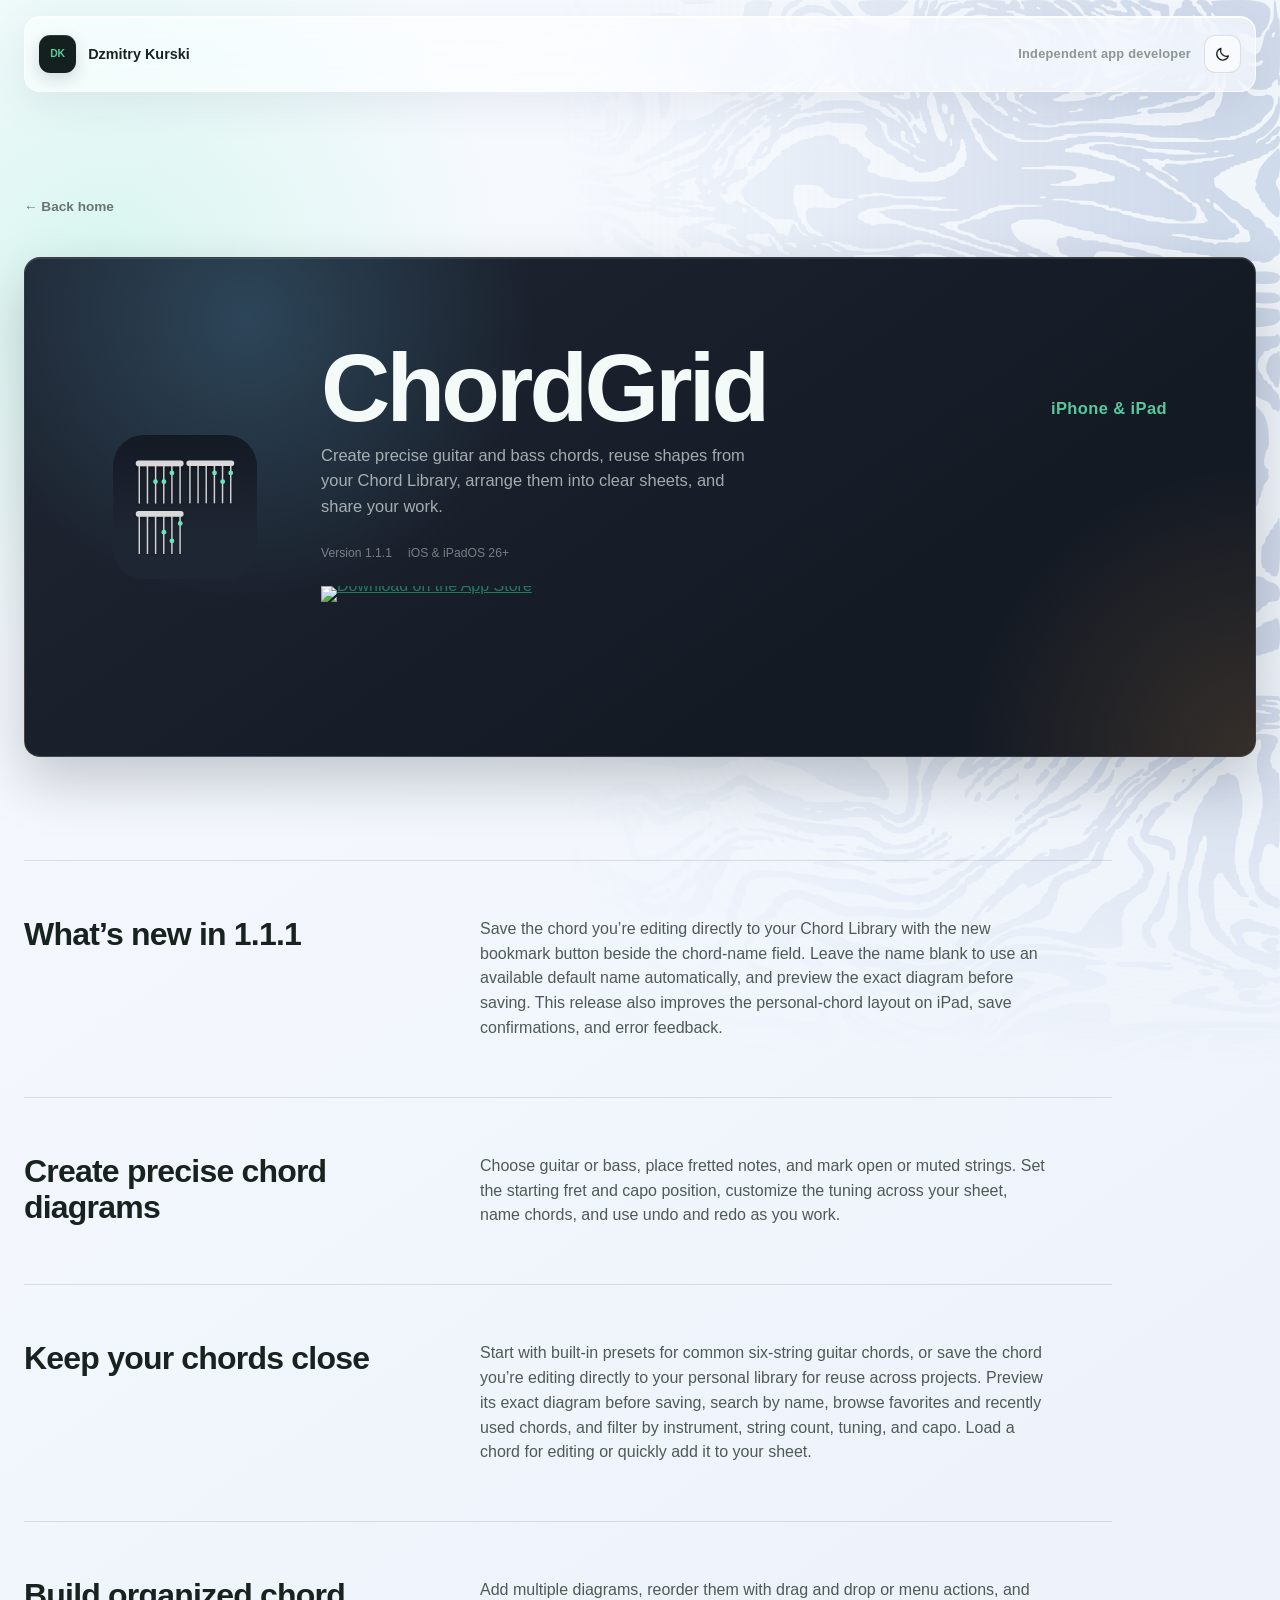
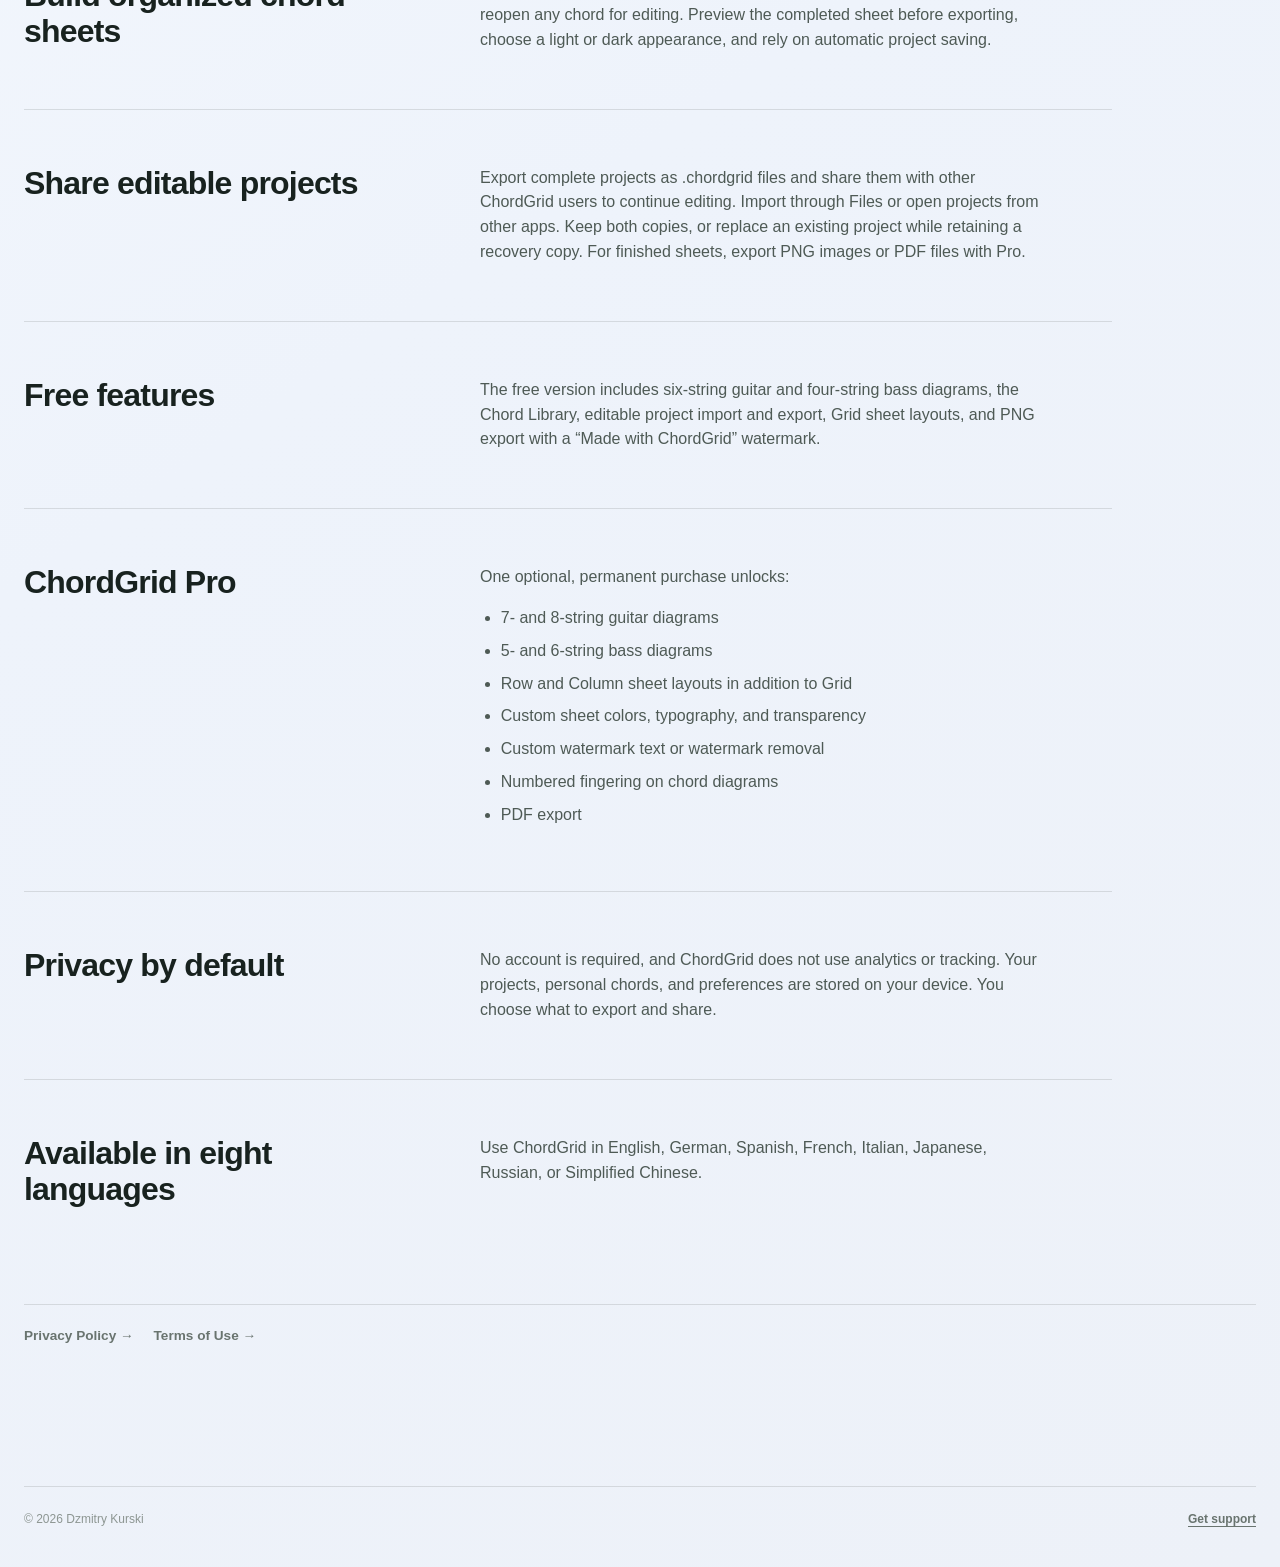
==== commit fcb86c28: "docs: update ChordGrid support site for v1.1.1" ====
--- a/chordgrid.html
+++ b/chordgrid.html
@@ -28,7 +28,7 @@
           <p class="eyebrow">iPhone & iPad</p>
           <h1>ChordGrid</h1>
           <p>Create precise guitar and bass chords, reuse shapes from your Chord Library, arrange them into clear sheets, and share your work.</p>
-          <div class="product-meta"><span>Version 1.1.0</span><span>iOS & iPadOS 26+</span></div>
+          <div class="product-meta"><span>Version 1.1.1</span><span>iOS & iPadOS 26+</span></div>
           <a class="app-store-badge app-store-badge--hero" href="https://apps.apple.com/us/app/chordgrid/id6796872043?itscg=30200&amp;itsct=apps_box_badge&amp;mttnsubad=6796872043">
             <img src="https://toolbox.marketingtools.apple.com/api/v2/badges/download-on-the-app-store/black/en-us?releaseDate=1787184000" alt="Download on the App Store" width="245" height="82" />
           </a>
@@ -36,8 +36,8 @@
       </header>
       <article class="product-copy">
         <section class="product-feature">
-          <h2>What’s new in 1.1.0</h2>
-          <p>The Chord Library and editable project sharing make it easier to reuse chords and keep working across projects. This release also improves barre and fingering-number rendering, Chord Library controls at larger text sizes, and the reliability of saving personal chords.</p>
+          <h2>What’s new in 1.1.1</h2>
+          <p>Save the chord you’re editing directly to your Chord Library with the new bookmark button beside the chord-name field. Leave the name blank to use an available default name automatically, and preview the exact diagram before saving. This release also improves the personal-chord layout on iPad, save confirmations, and error feedback.</p>
         </section>
         <section class="product-feature">
           <h2>Create precise chord diagrams</h2>
@@ -45,7 +45,7 @@
         </section>
         <section class="product-feature">
           <h2>Keep your chords close</h2>
-          <p>Start with built-in presets for common six-string guitar chords, or save personal chords to reuse across projects. Search by name, browse favorites and recently used chords, and filter by instrument, string count, tuning, and capo. Load a chord for editing or quickly add it to your sheet.</p>
+          <p>Start with built-in presets for common six-string guitar chords, or save the chord you’re editing directly to your personal library for reuse across projects. Preview its exact diagram before saving, search by name, browse favorites and recently used chords, and filter by instrument, string count, tuning, and capo. Load a chord for editing or quickly add it to your sheet.</p>
         </section>
         <section class="product-feature">
           <h2>Build organized chord sheets</h2>
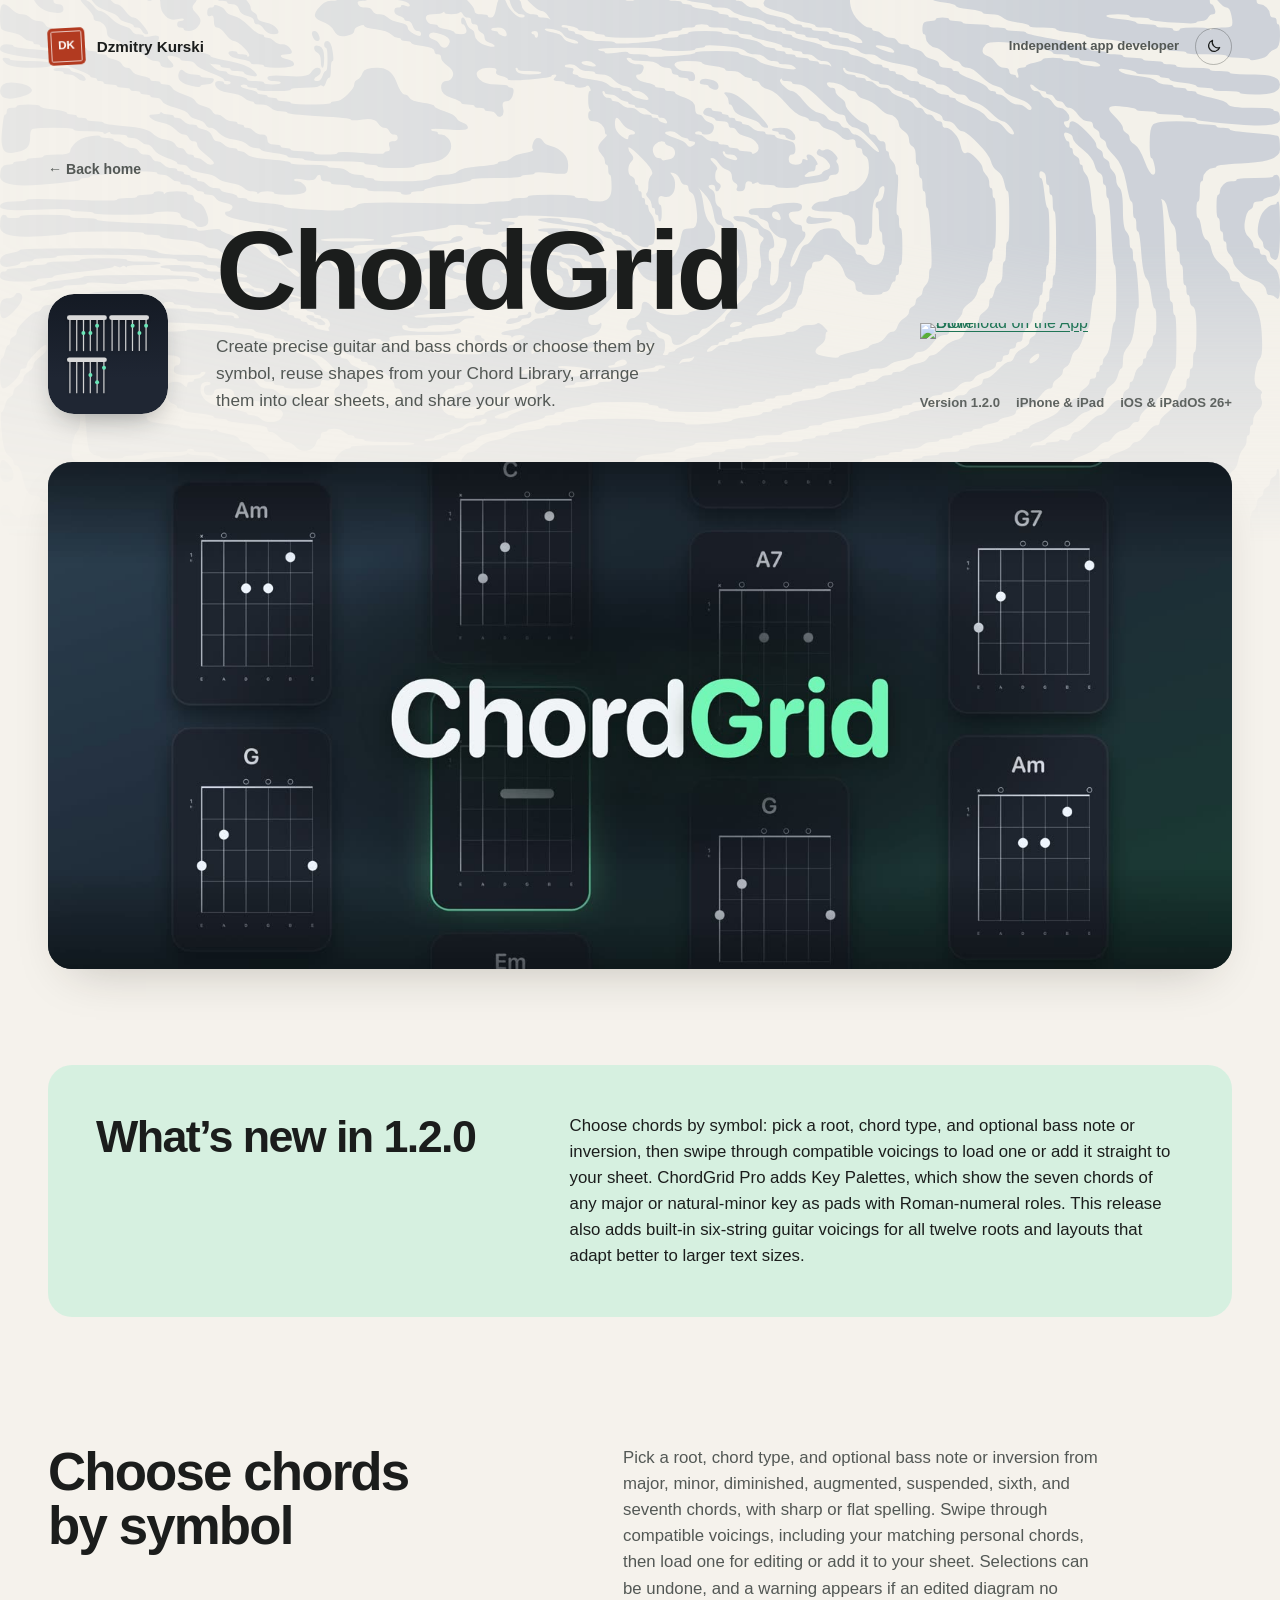
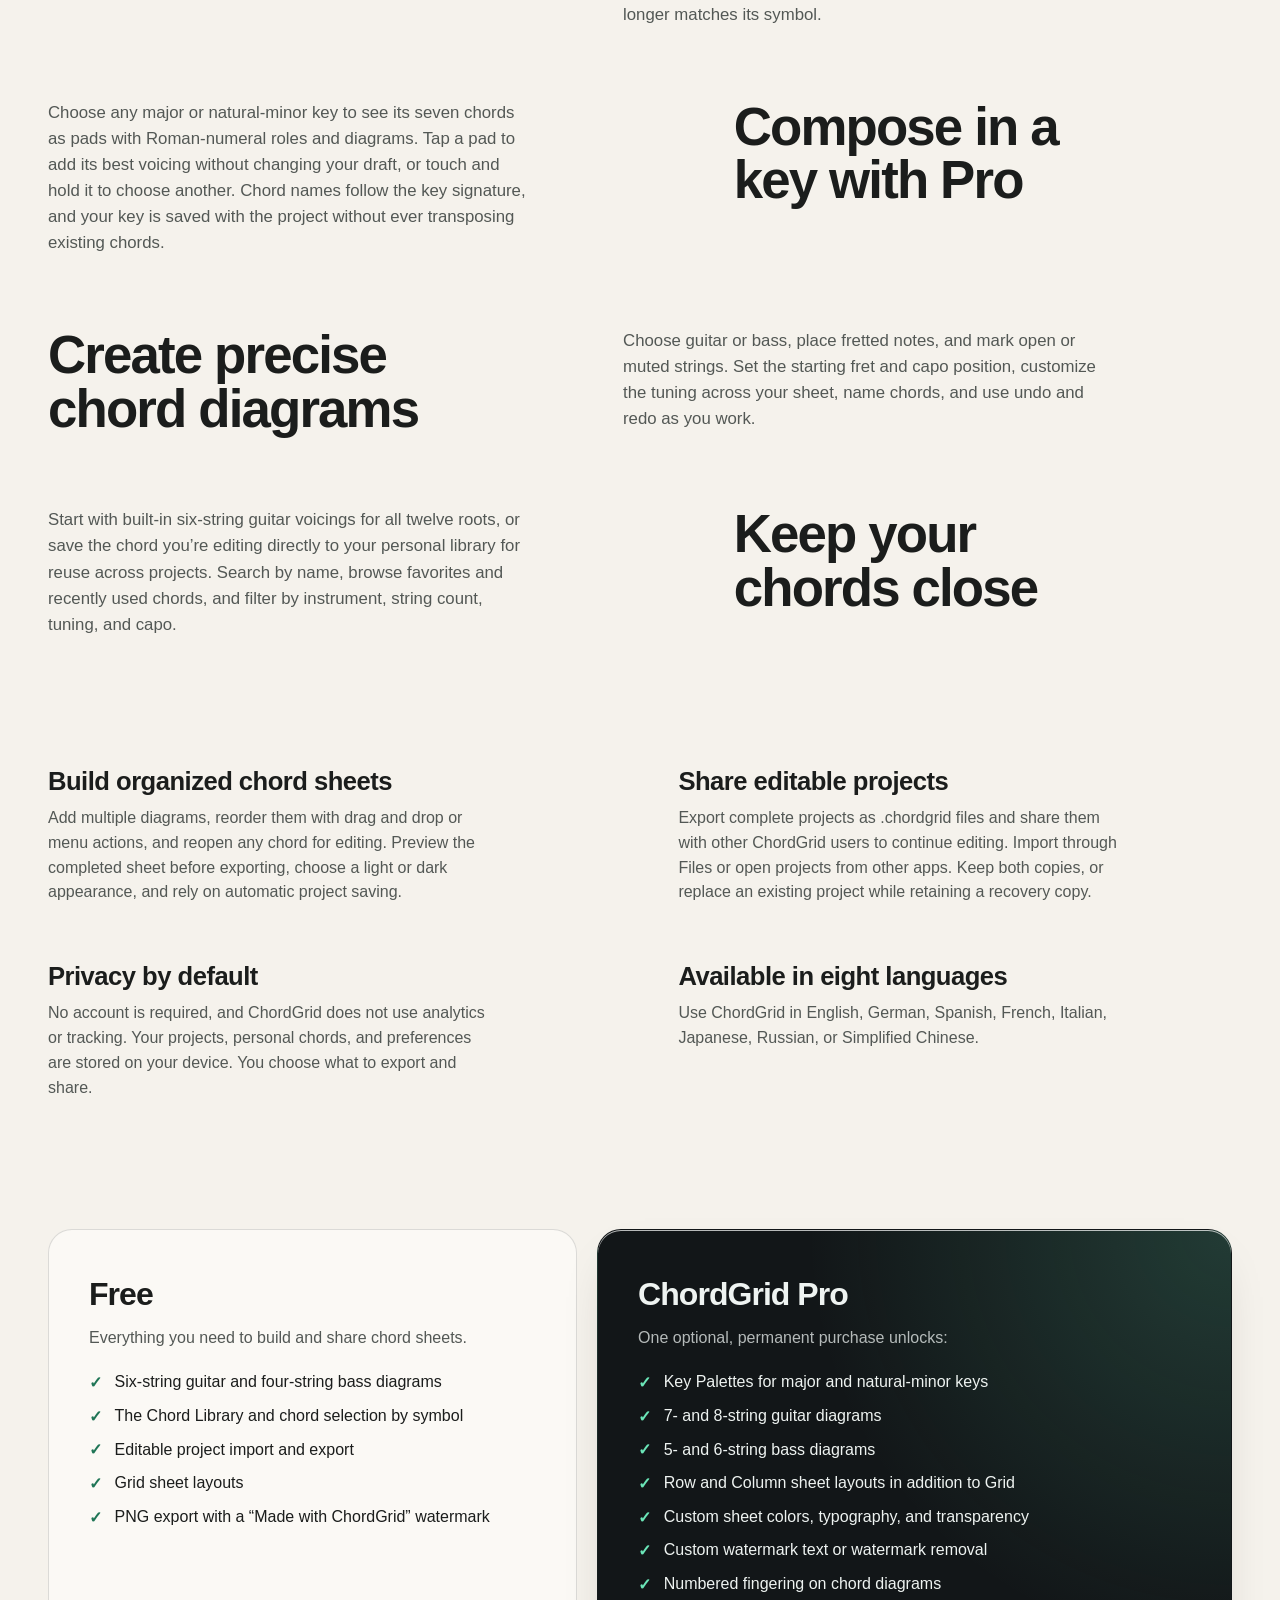
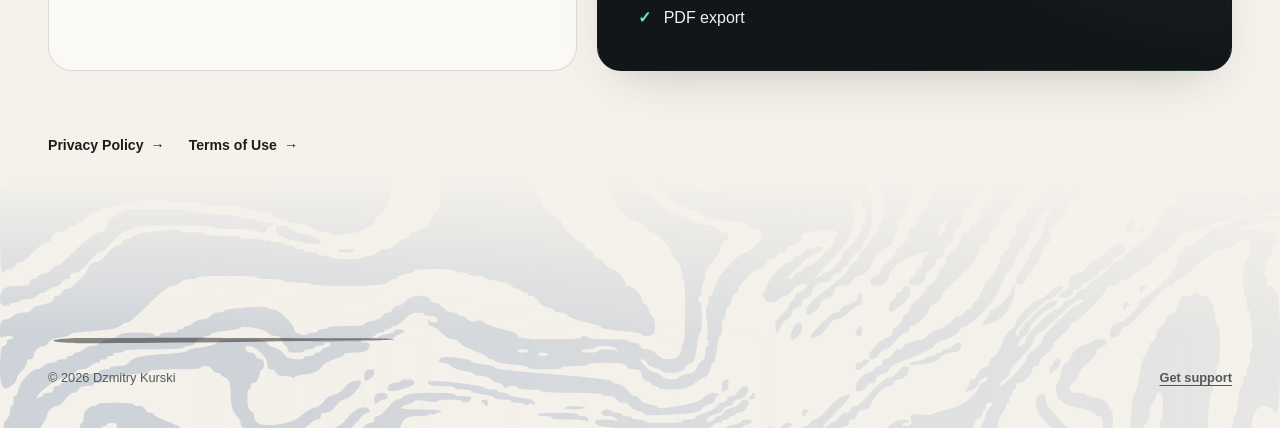
==== commit 4a2c8a60: "feat(site): redesign support site and update ChordGrid for 1.2.0" ====
--- a/chordgrid.html
+++ b/chordgrid.html
@@ -3,11 +3,11 @@
   <head>
     <meta charset="UTF-8" />
     <meta name="viewport" content="width=device-width, initial-scale=1.0" />
-    <meta name="description" content="Create guitar and bass chord sheets, reuse shapes from your Chord Library, and share editable projects with ChordGrid for iPhone and iPad." />
-    <meta name="theme-color" content="#eef3fb" />
+    <meta name="description" content="Create guitar and bass chord sheets, choose chords by symbol, compose in a key, and share editable projects with ChordGrid for iPhone and iPad." />
+    <meta name="theme-color" content="#f5f2ec" />
     <title>ChordGrid - App Details</title>
-    <script>try{if(localStorage.getItem("theme")==="dark"){document.documentElement.dataset.theme="dark";document.querySelector('meta[name="theme-color"]').content="#10161f"}}catch(e){}</script>
-    <link rel="stylesheet" href="styles.css?v=20260828-6" />
+    <script>(function(){var t;try{t=localStorage.getItem("theme")}catch(e){}if(t!=="light"&&t!=="dark")t=matchMedia("(prefers-color-scheme: dark)").matches?"dark":"light";if(t==="dark"){document.documentElement.dataset.theme="dark";document.querySelector('meta[name="theme-color"]').content="#101314"}})()</script>
+    <link rel="stylesheet" href="styles.css?v=20261027-10" />
   </head>
   <body>
     <header class="site-header">
@@ -22,70 +22,112 @@
     </header>
     <main id="main" class="subpage-main">
       <a class="back-link" href="index.html">← Back home</a>
+
       <header class="product-hero">
-        <img class="app-icon" src="assets/ChordGrid/chordgrid-icon.svg" alt="ChordGrid app icon" width="128" height="128" />
-        <div>
-          <p class="eyebrow">iPhone & iPad</p>
+        <img class="app-icon" src="assets/ChordGrid/chordgrid-icon.svg" alt="ChordGrid app icon" width="120" height="120" />
+        <div class="product-hero-copy">
           <h1>ChordGrid</h1>
-          <p>Create precise guitar and bass chords, reuse shapes from your Chord Library, arrange them into clear sheets, and share your work.</p>
-          <div class="product-meta"><span>Version 1.1.1</span><span>iOS & iPadOS 26+</span></div>
-          <a class="app-store-badge app-store-badge--hero" href="https://apps.apple.com/us/app/chordgrid/id6796872043?itscg=30200&amp;itsct=apps_box_badge&amp;mttnsubad=6796872043">
+          <p>Create precise guitar and bass chords or choose them by symbol, reuse shapes from your Chord Library, arrange them into clear sheets, and share your work.</p>
+        </div>
+        <div class="product-hero-actions">
+          <a class="app-store-badge" href="https://apps.apple.com/us/app/chordgrid/id6796872043?itscg=30200&amp;itsct=apps_box_badge&amp;mttnsubad=6796872043">
             <img src="https://toolbox.marketingtools.apple.com/api/v2/badges/download-on-the-app-store/black/en-us?releaseDate=1787184000" alt="Download on the App Store" width="245" height="82" />
           </a>
+          <div class="product-meta"><span>Version 1.2.0</span><span>iPhone &amp; iPad</span><span>iOS &amp; iPadOS 26+</span></div>
         </div>
       </header>
-      <article class="product-copy">
-        <section class="product-feature">
-          <h2>What’s new in 1.1.1</h2>
-          <p>Save the chord you’re editing directly to your Chord Library with the new bookmark button beside the chord-name field. Leave the name blank to use an available default name automatically, and preview the exact diagram before saving. This release also improves the personal-chord layout on iPad, save confirmations, and error feedback.</p>
+
+      <figure class="product-reel" style="background-image: url('assets/ChordGrid/header-poster.jpg')">
+        <video class="product-reel-video" autoplay muted loop playsinline preload="metadata" poster="assets/ChordGrid/header-poster.jpg" aria-label="ChordGrid logo surrounded by guitar chord diagrams">
+          <source src="assets/ChordGrid/header-loop.mp4" type="video/mp4" />
+        </video>
+      </figure>
+
+      <section class="whats-new" aria-labelledby="whats-new-title">
+        <h2 id="whats-new-title">What’s new in 1.2.0</h2>
+        <p>Choose chords by symbol: pick a root, chord type, and optional bass note or inversion, then swipe through compatible voicings to load one or add it straight to your sheet. ChordGrid Pro adds Key Palettes, which show the seven chords of any major or natural-minor key as pads with Roman-numeral roles. This release also adds built-in six-string guitar voicings for all twelve roots and layouts that adapt better to larger text sizes.</p>
+      </section>
+
+      <div class="showcase">
+        <section class="showcase-row showcase-row--text" aria-labelledby="by-symbol-title">
+          <div class="showcase-copy">
+            <h2 id="by-symbol-title">Choose chords by symbol</h2>
+            <p>Pick a root, chord type, and optional bass note or inversion from major, minor, diminished, augmented, suspended, sixth, and seventh chords, with sharp or flat spelling. Swipe through compatible voicings, including your matching personal chords, then load one for editing or add it to your sheet. Selections can be undone, and a warning appears if an edited diagram no longer matches its symbol.</p>
+          </div>
         </section>
-        <section class="product-feature">
-          <h2>Create precise chord diagrams</h2>
-          <p>Choose guitar or bass, place fretted notes, and mark open or muted strings. Set the starting fret and capo position, customize the tuning across your sheet, name chords, and use undo and redo as you work.</p>
+
+        <section class="showcase-row showcase-row--text" aria-labelledby="key-title">
+          <div class="showcase-copy">
+            <h2 id="key-title">Compose in a key with Pro</h2>
+            <p>Choose any major or natural-minor key to see its seven chords as pads with Roman-numeral roles and diagrams. Tap a pad to add its best voicing without changing your draft, or touch and hold it to choose another. Chord names follow the key signature, and your key is saved with the project without ever transposing existing chords.</p>
+          </div>
         </section>
-        <section class="product-feature">
-          <h2>Keep your chords close</h2>
-          <p>Start with built-in presets for common six-string guitar chords, or save the chord you’re editing directly to your personal library for reuse across projects. Preview its exact diagram before saving, search by name, browse favorites and recently used chords, and filter by instrument, string count, tuning, and capo. Load a chord for editing or quickly add it to your sheet.</p>
+
+        <section class="showcase-row showcase-row--text" aria-labelledby="diagrams-title">
+          <div class="showcase-copy">
+            <h2 id="diagrams-title">Create precise chord diagrams</h2>
+            <p>Choose guitar or bass, place fretted notes, and mark open or muted strings. Set the starting fret and capo position, customize the tuning across your sheet, name chords, and use undo and redo as you work.</p>
+          </div>
         </section>
-        <section class="product-feature">
+
+        <section class="showcase-row showcase-row--text" aria-labelledby="library-title">
+          <div class="showcase-copy">
+            <h2 id="library-title">Keep your chords close</h2>
+            <p>Start with built-in six-string guitar voicings for all twelve roots, or save the chord you’re editing directly to your personal library for reuse across projects. Search by name, browse favorites and recently used chords, and filter by instrument, string count, tuning, and capo.</p>
+          </div>
+        </section>
+      </div>
+
+      <div class="feature-grid">
+        <section>
           <h2>Build organized chord sheets</h2>
           <p>Add multiple diagrams, reorder them with drag and drop or menu actions, and reopen any chord for editing. Preview the completed sheet before exporting, choose a light or dark appearance, and rely on automatic project saving.</p>
         </section>
-        <section class="product-feature">
+        <section>
           <h2>Share editable projects</h2>
-          <p>Export complete projects as .chordgrid files and share them with other ChordGrid users to continue editing. Import through Files or open projects from other apps. Keep both copies, or replace an existing project while retaining a recovery copy. For finished sheets, export PNG images or PDF files with Pro.</p>
+          <p>Export complete projects as .chordgrid files and share them with other ChordGrid users to continue editing. Import through Files or open projects from other apps. Keep both copies, or replace an existing project while retaining a recovery copy.</p>
         </section>
-        <section class="product-feature">
-          <h2>Free features</h2>
-          <p>The free version includes six-string guitar and four-string bass diagrams, the Chord Library, editable project import and export, Grid sheet layouts, and PNG export with a “Made with ChordGrid” watermark.</p>
-        </section>
-        <section class="product-feature">
-          <h2>ChordGrid Pro</h2>
-          <div>
-            <p>One optional, permanent purchase unlocks:</p>
-            <ul>
-              <li>7- and 8-string guitar diagrams</li>
-              <li>5- and 6-string bass diagrams</li>
-              <li>Row and Column sheet layouts in addition to Grid</li>
-              <li>Custom sheet colors, typography, and transparency</li>
-              <li>Custom watermark text or watermark removal</li>
-              <li>Numbered fingering on chord diagrams</li>
-              <li>PDF export</li>
-            </ul>
-          </div>
-        </section>
-        <section class="product-feature">
+        <section>
           <h2>Privacy by default</h2>
           <p>No account is required, and ChordGrid does not use analytics or tracking. Your projects, personal chords, and preferences are stored on your device. You choose what to export and share.</p>
         </section>
-        <section class="product-feature">
+        <section>
           <h2>Available in eight languages</h2>
           <p>Use ChordGrid in English, German, Spanish, French, Italian, Japanese, Russian, or Simplified Chinese.</p>
         </section>
-      </article>
-      <div class="legal-links product-legal-links">
-        <a href="chordgrid/privacy.html">Privacy Policy <span aria-hidden="true">→</span></a>
-        <a href="chordgrid/terms.html">Terms of Use <span aria-hidden="true">→</span></a>
+      </div>
+
+      <div class="plans">
+        <section class="plan" aria-labelledby="free-title">
+          <h2 id="free-title">Free</h2>
+          <p>Everything you need to build and share chord sheets.</p>
+          <ul>
+            <li>Six-string guitar and four-string bass diagrams</li>
+            <li>The Chord Library and chord selection by symbol</li>
+            <li>Editable project import and export</li>
+            <li>Grid sheet layouts</li>
+            <li>PNG export with a “Made with ChordGrid” watermark</li>
+          </ul>
+        </section>
+        <section class="plan plan--pro" aria-labelledby="pro-title">
+          <h2 id="pro-title">ChordGrid Pro</h2>
+          <p>One optional, permanent purchase unlocks:</p>
+          <ul>
+            <li>Key Palettes for major and natural-minor keys</li>
+            <li>7- and 8-string guitar diagrams</li>
+            <li>5- and 6-string bass diagrams</li>
+            <li>Row and Column sheet layouts in addition to Grid</li>
+            <li>Custom sheet colors, typography, and transparency</li>
+            <li>Custom watermark text or watermark removal</li>
+            <li>Numbered fingering on chord diagrams</li>
+            <li>PDF export</li>
+          </ul>
+        </section>
+      </div>
+
+      <div class="legal-links">
+        <a class="text-link" href="chordgrid/privacy.html">Privacy Policy <span aria-hidden="true">→</span></a>
+        <a class="text-link" href="chordgrid/terms.html">Terms of Use <span aria-hidden="true">→</span></a>
       </div>
     </main>
     <footer><span>© <span id="year"></span> Dzmitry Kurski</span><a href="mailto:dzmitry.kurski.support@gmail.com">Get support</a></footer>
--- a/styles.css
+++ b/styles.css
@@ -1,63 +1,45 @@
+/* Ink & paper: warm paper, ink type, suminagashi marble as the opening band of every page.
+   The home page takes a vermilion (shu) accent; ChordGrid pages keep the app's green. */
 :root {
-  --page: min(78rem, calc(100% - 3rem));
-  --canvas: #eef3fb;
-  --page-background:
-    radial-gradient(circle at 8% 8%, rgba(111, 231, 187, 0.22), transparent 25rem),
-    linear-gradient(145deg, #f8fbff 0%, #eef3fb 54%, #edf1f8 100%);
-  --ink: #18221f;
-  --muted: #69746f;
-  --soft: #8d9692;
-  --accent: #58c99d;
-  --accent-dark: #237a5b;
-  --night: #14201d;
-  --line: rgba(24, 34, 31, 0.12);
-  --paper: #f3f5f2;
-  --glass-border: rgba(255,255,255,.76);
-  --glass-background: rgba(255,255,255,.56);
-  --glass-highlight: rgba(255,255,255,.92);
-  --glass-shadow: rgba(66,79,112,.09);
-  --panel-background: rgba(255,255,255,.5);
-  --control-background: rgba(255,255,255,.62);
-  --control-highlight: rgba(255,255,255,.88);
-  --list-background: rgba(255,255,255,.56);
-  --list-ink: #4e5a55;
-  --support-glow: rgba(138,158,226,.13);
-  --icon-background: rgba(104,220,178,.28);
-  --icon-shadow: rgba(45,110,83,.12);
+  --page: min(74rem, calc(100% - 3rem));
+  --canvas: #f5f2ec;
+  --paper: #fbf9f5;
+  --ink: #1b1d1c;
+  --muted: #535855;
+  --soft: #5e6360;
+  --line: rgba(27, 29, 28, .14);
+  --line-strong: rgba(27, 29, 28, .28);
+  --accent: #1f7556;
+  --accent-wash: rgba(107, 230, 184, .22);
+  --mint: #6be6b8;
+  --shu: #b23a20;
+  --seal: #b23a20;
+  --brush: url("assets/patterns/brush-stroke.svg");
+  --night: #121618;
+  --shadow: 0 1px 0 rgba(255, 255, 255, .7) inset, 0 1.25rem 3rem -1.5rem rgba(38, 33, 24, .28);
   --marble-image: url("assets/patterns/suminagashi.svg");
-  --marble-opacity: .34;
+  --marble-opacity: .36;
   --marble-blend: multiply;
+  --marble-height: 34rem;
   --rounded: "Avenir Next", ui-rounded, "SF Pro Rounded", -apple-system, BlinkMacSystemFont, sans-serif;
   --ease: cubic-bezier(0.2, 0.8, 0.2, 1);
   color-scheme: light;
 }
 
 :root[data-theme="dark"] {
-  --canvas: #10161f;
-  --page-background:
-    radial-gradient(circle at 4% 5%, rgba(52, 153, 117, .16), transparent 25rem),
-    linear-gradient(145deg, #121a22 0%, #111722 52%, #171623 100%);
-  --ink: #f1f6f3;
-  --muted: #abb7b2;
-  --soft: #87948f;
+  --canvas: #101314;
+  --paper: #171b1d;
+  --ink: #eeebe4;
+  --muted: #b0b2ac;
+  --soft: #9b9e98;
+  --line: rgba(238, 235, 228, .12);
+  --line-strong: rgba(238, 235, 228, .26);
   --accent: #6be6b8;
-  --accent-dark: #81e8c2;
-  --night: #0c1317;
-  --line: rgba(230, 240, 236, .13);
-  --paper: #10161f;
-  --glass-border: rgba(255,255,255,.11);
-  --glass-background: rgba(20,27,35,.68);
-  --glass-highlight: rgba(255,255,255,.08);
-  --glass-shadow: rgba(0,0,0,.24);
-  --panel-background: rgba(20,27,35,.6);
-  --control-background: rgba(255,255,255,.055);
-  --control-highlight: rgba(255,255,255,.075);
-  --list-background: rgba(255,255,255,.045);
-  --list-ink: #b8c3be;
-  --support-glow: rgba(100,120,211,.12);
-  --icon-background: rgba(104,220,178,.16);
-  --icon-shadow: rgba(0,0,0,.18);
-  --marble-opacity: .15;
+  --accent-wash: rgba(107, 230, 184, .12);
+  --shu: #f0866a;
+  --night: #0b0e0f;
+  --shadow: 0 1px 0 rgba(255, 255, 255, .05) inset, 0 1.25rem 3rem -1.5rem rgba(0, 0, 0, .6);
+  --marble-opacity: .13;
   --marble-blend: screen;
   color-scheme: dark;
 }
@@ -68,7 +50,6 @@
   min-height: 100%;
   scroll-behavior: smooth;
   background-color: var(--canvas);
-  background-image: var(--page-background);
 }
 
 body {
@@ -78,535 +59,460 @@
   margin: 0;
   color: var(--ink);
   background-color: var(--canvas);
-  background-image: var(--page-background);
   font-family: var(--rounded);
   font-size: 1rem;
   line-height: 1.55;
   -webkit-font-smoothing: antialiased;
 }
 
+/* The marble sits only behind the top of the page, so long text below stays on plain paper. */
 body::before {
-  position: fixed;
-  top: 0;
-  right: 0;
+  position: absolute;
+  inset: 0 0 auto;
   z-index: 0;
-  width: min(50rem, 68vw);
-  height: min(72rem, 118vh);
+  height: var(--marble-height);
   pointer-events: none;
   content: "";
   opacity: var(--marble-opacity);
   background-image: var(--marble-image);
-  background-position: center top;
+  background-position: center 30%;
   background-size: cover;
   mix-blend-mode: var(--marble-blend);
   -webkit-mask-image:
-    linear-gradient(to left, #000 8%, transparent 90%),
-    linear-gradient(to bottom, #000 62%, transparent 100%);
+    linear-gradient(to left, #000 15%, rgba(0, 0, 0, .35) 100%),
+    linear-gradient(to bottom, #000 45%, transparent 100%);
   -webkit-mask-composite: source-in;
   mask-image:
-    linear-gradient(to left, #000 8%, transparent 90%),
-    linear-gradient(to bottom, #000 62%, transparent 100%);
+    linear-gradient(to left, #000 15%, rgba(0, 0, 0, .35) 100%),
+    linear-gradient(to bottom, #000 45%, transparent 100%);
   mask-composite: intersect;
 }
 
-a { color: var(--accent-dark); }
+/* A second, shorter band of marble rises behind the footer. */
+body::after {
+  position: absolute;
+  inset: auto 0 0;
+  z-index: 0;
+  height: 16rem;
+  pointer-events: none;
+  content: "";
+  opacity: var(--marble-opacity);
+  background-image: var(--marble-image);
+  background-position: center 75%;
+  background-size: cover;
+  mix-blend-mode: var(--marble-blend);
+  -webkit-mask-image:
+    linear-gradient(to right, #000 15%, rgba(0, 0, 0, .35) 100%),
+    linear-gradient(to top, #000 35%, transparent 100%);
+  -webkit-mask-composite: source-in;
+  mask-image:
+    linear-gradient(to right, #000 15%, rgba(0, 0, 0, .35) 100%),
+    linear-gradient(to top, #000 35%, transparent 100%);
+  mask-composite: intersect;
+}
+
+body.page-home { --accent: var(--shu); }
+body.page-legal { --marble-height: 24rem; }
+
+/* Ink brush stroke used in place of hairline rules. */
+.section-head h2::after,
+.legal-header::after,
+footer::before {
+  display: block;
+  background: var(--ink);
+  content: "";
+  opacity: .82;
+  -webkit-mask: var(--brush) center / 100% 100% no-repeat;
+  mask: var(--brush) center / 100% 100% no-repeat;
+}
+
+a { color: var(--accent); text-underline-offset: .2rem; }
 h1, h2, h3, p { margin-top: 0; }
-
-::selection { color: var(--night); background: var(--accent); }
-* { scrollbar-color: var(--accent-dark) transparent; scrollbar-width: thin; }
-*::-webkit-scrollbar { width: .65rem; height: .65rem; }
-*::-webkit-scrollbar-thumb { border: 2px solid transparent; border-radius: 999px; background: var(--accent-dark); background-clip: padding-box; }
+img, video { display: block; max-width: 100%; }
+
+::selection { color: var(--night); background: var(--mint); }
+* { scrollbar-color: var(--line-strong) transparent; scrollbar-width: thin; }
 
 .site-header,
 main,
 footer {
+  position: relative;
+  z-index: 1;
   width: var(--page);
   margin-inline: auto;
 }
 
-main,
-footer { position: relative; z-index: 1; }
-
+/* Header */
 .site-header {
-  position: sticky;
-  top: 1rem;
-  z-index: 10;
   display: flex;
   justify-content: space-between;
   align-items: center;
-  min-height: 4.75rem;
-  margin-top: 1rem;
-  padding: 0.75rem 0.85rem;
-  border: 1px solid var(--glass-border);
-  border-radius: 1rem;
-  background: var(--glass-background);
-  box-shadow: inset 0 1px 0 var(--glass-highlight), 0 .8rem 2.5rem var(--glass-shadow);
-  backdrop-filter: blur(22px) saturate(150%);
+  padding-block: 1.75rem;
+}
+
+.brand {
+  display: inline-flex;
+  gap: .75rem;
+  align-items: center;
+  color: var(--ink);
+  font-size: .95rem;
+  font-weight: 700;
+  text-decoration: none;
+}
+
+.brand-monogram {
+  display: grid;
+  place-items: center;
+  width: 2.3rem;
+  height: 2.3rem;
+  border-radius: .3rem;
+  outline: 1.5px solid rgba(255, 255, 255, .7);
+  outline-offset: -4px;
+  color: #fff;
+  background: var(--seal);
+  font-size: .72rem;
+  font-weight: 800;
+  letter-spacing: -.02em;
+  transform: rotate(-3deg);
 }
 
 .header-actions {
   display: flex;
-  gap: .8rem;
+  gap: 1rem;
   align-items: center;
 }
 
 .header-actions > p {
   margin: 0;
-  color: var(--soft);
-  font-size: 0.8rem;
+  color: var(--muted);
+  font-size: .82rem;
   font-weight: 600;
-  letter-spacing: 0.02em;
 }
 
 .theme-toggle {
   position: relative;
   display: grid;
   place-items: center;
-  width: 2.35rem;
-  height: 2.35rem;
+  width: 2.3rem;
+  height: 2.3rem;
   padding: 0;
-  border: 1px solid var(--line);
-  border-radius: .72rem;
+  border: 1px solid var(--line-strong);
+  border-radius: 50%;
   color: var(--ink);
-  background: var(--control-background);
-  box-shadow: inset 0 1px 0 var(--control-highlight);
+  background: transparent;
   cursor: pointer;
-  transition: color 180ms ease, border-color 180ms ease, background 180ms ease, transform 180ms ease;
-}
-
-.theme-toggle:hover { border-color: var(--accent-dark); color: var(--accent-dark); transform: translateY(-1px); }
-.theme-toggle svg { position: absolute; width: 1.05rem; height: 1.05rem; fill: none; stroke: currentColor; stroke-width: 1.8; stroke-linecap: round; stroke-linejoin: round; transition: opacity 180ms ease, transform 260ms var(--ease); }
+  transition: color 180ms ease, border-color 180ms ease, background 180ms ease;
+}
+
+.theme-toggle:hover { border-color: var(--accent); color: var(--accent); }
+.theme-toggle svg { position: absolute; width: 1rem; height: 1rem; fill: none; stroke: currentColor; stroke-width: 1.8; stroke-linecap: round; stroke-linejoin: round; transition: opacity 180ms ease, transform 260ms var(--ease); }
 .theme-icon-moon { opacity: 1; transform: rotate(0) scale(1); }
 .theme-icon-sun { opacity: 0; transform: rotate(-45deg) scale(.7); }
 :root[data-theme="dark"] .theme-icon-moon { opacity: 0; transform: rotate(45deg) scale(.7); }
 :root[data-theme="dark"] .theme-icon-sun { opacity: 1; transform: rotate(0) scale(1); }
 
-.brand {
-  display: inline-flex;
-  gap: 0.75rem;
-  align-items: center;
-  color: var(--ink);
-  font-size: 0.9rem;
-  font-weight: 700;
-  text-decoration: none;
-}
-
-.brand-monogram {
-  display: grid;
-  place-items: center;
-  width: 2.35rem;
-  height: 2.35rem;
-  border-radius: 0.7rem;
+/* Shared type */
+.platform {
+  margin-bottom: .6rem;
   color: var(--accent);
-  background: var(--night);
-  box-shadow: inset 0 1px 0 rgba(255,255,255,.12), 0 0.35rem 1rem rgba(20,32,29,.16);
-  font-size: 0.65rem;
-  letter-spacing: -0.03em;
-}
-
-.apps-section { padding: clamp(5rem, 10vw, 8rem) 0 clamp(6rem, 11vw, 9rem); }
-
-.section-intro {
-  display: grid;
-  grid-template-columns: minmax(0, 1.7fr) minmax(15rem, .7fr);
-  gap: 2rem;
-  align-items: end;
-  max-width: none;
-  margin-bottom: clamp(3.5rem, 7vw, 6rem);
-}
-
-.section-intro h1,
+  font-size: .78rem;
+  font-weight: 700;
+  letter-spacing: .08em;
+  text-transform: uppercase;
+}
+
+.intro h1,
+.section-head h2,
 .legal-header h1,
-.product-hero h1 {
-  margin-bottom: 0.8rem;
-  font-size: clamp(4rem, 9vw, 6rem);
-  font-weight: 700;
-  letter-spacing: -0.04em;
-  line-height: 0.88;
+.product-hero h1,
+.showcase-copy h2,
+.whats-new h2,
+.support h2 {
+  font-weight: 700;
+  letter-spacing: -.035em;
   text-wrap: balance;
 }
 
-.section-intro p {
-  justify-self: end;
-  max-width: 23ch;
+/* Home: intro */
+.intro { padding: clamp(5rem, 11vw, 9rem) 0 clamp(4rem, 8vw, 6.5rem); }
+
+.intro { position: relative; }
+
+.intro-vertical {
+  position: absolute;
+  top: clamp(5rem, 11vw, 9rem);
+  right: 0;
+  margin: 0;
+  color: var(--shu);
+  font-size: 1rem;
+  font-weight: 600;
+  letter-spacing: .5em;
+  writing-mode: vertical-rl;
+}
+
+.intro h1 {
+  max-width: 15ch;
+  margin-bottom: 1.5rem;
+  font-size: clamp(2.9rem, 7.4vw, 6.2rem);
+  line-height: .98;
+}
+
+.intro h1 em { color: var(--accent); font-style: normal; }
+
+.intro-lede {
+  max-width: 38ch;
   margin-bottom: 0;
   color: var(--muted);
-  font-size: clamp(1.12rem, 2vw, 1.35rem);
-  font-weight: 600;
-  line-height: 1.4;
-}
-
-.home-grid {
-  display: grid;
-  grid-template-columns: minmax(0, 1.65fr) minmax(20rem, .8fr);
-  column-gap: clamp(1.5rem, 4vw, 3.5rem);
-  row-gap: 1.5rem;
-  align-items: stretch;
+  font-size: clamp(1.05rem, 1.8vw, 1.25rem);
+  line-height: 1.5;
+}
+
+/* Home: app index */
+.section-head {
+  display: flex;
   justify-content: space-between;
-}
-
-.app-card {
-  position: relative;
-  width: 100%;
-  max-width: none;
-  min-height: 0;
-  aspect-ratio: 1.52 / 1;
-  overflow: hidden;
-  border: 1px solid rgba(255,255,255,.13);
-  border-radius: 1rem;
-  color: #f4faf7;
-  background:
-    radial-gradient(circle at var(--spot-x, 18%) var(--spot-y, 12%), rgba(48,77,97,.82), transparent 18rem),
-    radial-gradient(circle at 100% 100%, rgba(82,64,46,.54), transparent 18rem),
-    linear-gradient(145deg, #1f2633 0%, #141a24 72%);
-  box-shadow: 0 1.5rem 3.5rem rgba(20,26,36,.22), inset 0 1px 0 rgba(255,255,255,.1);
-  transition: transform 300ms var(--ease), box-shadow 300ms var(--ease);
-}
-
-.app-card::after {
-  position: absolute;
-  right: -5rem;
-  bottom: -8rem;
-  width: 18rem;
-  height: 18rem;
-  border: 1px solid rgba(107,230,184,.08);
-  border-radius: 50%;
-  content: "";
-  box-shadow: 0 0 0 3.5rem rgba(48,77,97,.045), 0 0 0 7rem rgba(48,77,97,.025);
-  pointer-events: none;
-}
-
-.app-card:hover {
-  transform: translateY(-4px);
-  box-shadow: 0 2rem 4.5rem rgba(20,26,36,.3), inset 0 1px 0 rgba(255,255,255,.12);
-}
-
-.app-card-content {
-  position: relative;
-  z-index: 1;
-  display: grid;
-  grid-template-columns: 8rem minmax(0, 1fr);
-  gap: clamp(1.4rem, 4vw, 2.2rem);
+  align-items: baseline;
+  gap: 1rem;
+  padding-bottom: 1rem;
+}
+
+.section-head h2 { margin: 0; font-size: clamp(1.8rem, 3.5vw, 2.4rem); }
+.section-head h2::after { width: 4.5rem; height: .55rem; margin-top: .5rem; }
+.section-head span { color: var(--soft); font-size: .82rem; font-variant-numeric: tabular-nums; }
+
+.app-index {
+  margin: 0 0 clamp(5rem, 10vw, 8rem);
+  padding: 0;
+  list-style: none;
+}
+
+.app-row {
+  display: grid;
+  grid-template-columns: 3rem 5.5rem minmax(0, 1fr) minmax(12rem, 20rem);
+  gap: clamp(1.25rem, 3vw, 2.5rem);
   align-items: center;
-  min-height: calc(100% - 5.75rem);
-  padding: clamp(2.5rem, 5vw, 4rem);
+  padding-block: clamp(2.5rem, 5vw, 3.75rem);
+}
+
+.app-row-number {
+  align-self: start;
+  padding-top: .35rem;
+  color: var(--accent);
+  font-size: .95rem;
+  font-weight: 700;
+  font-variant-numeric: tabular-nums;
 }
 
 .app-icon {
-  display: block;
-  width: 8rem;
-  height: 8rem;
-  border-radius: 1rem;
-}
-
-.app-card--coming-soon {
-  grid-column: 1;
-  grid-row: 2;
-  min-height: 14.5rem;
-  aspect-ratio: auto;
-  background:
-    radial-gradient(circle at 11% 50%, rgba(107,230,184,.2), transparent 15rem),
-    radial-gradient(circle at 92% 4%, rgba(103,121,190,.24), transparent 18rem),
-    linear-gradient(145deg, #1d2530 0%, #171a25 76%);
-  box-shadow: 0 1.1rem 2.8rem rgba(20,26,36,.18), inset 0 1px 0 rgba(255,255,255,.09);
-}
-
-.app-card--coming-soon:hover {
-  transform: none;
-  box-shadow: 0 1.1rem 2.8rem rgba(20,26,36,.18), inset 0 1px 0 rgba(255,255,255,.09);
-}
-
-.app-card--coming-soon .app-card-content {
-  grid-template-columns: 6rem minmax(0, 1fr);
-  min-height: 100%;
-  padding: clamp(1.75rem, 4vw, 2.4rem);
-}
-
-.app-card--coming-soon .app-copy h2 {
-  font-size: clamp(2.5rem, 5vw, 3.7rem);
+  width: 5.5rem;
+  height: 5.5rem;
+  border-radius: 1.25rem;
+  box-shadow: 0 .75rem 1.75rem -.75rem rgba(18, 22, 24, .45);
 }
 
 .app-icon--placeholder {
   display: grid;
   place-items: center;
-  width: 6rem;
-  height: 6rem;
-  color: rgba(223,243,235,.78);
-  background: rgba(255,255,255,.075);
-  box-shadow: inset 0 1px 0 rgba(255,255,255,.11), 0 .9rem 2rem rgba(5,10,14,.22);
+  border: 1px dashed var(--line-strong);
+  color: var(--soft);
+  background: transparent;
+  box-shadow: none;
 }
 
 .app-icon--placeholder svg {
-  width: 3.15rem;
-  height: 3.15rem;
+  width: 2.4rem;
+  height: 2.4rem;
   fill: none;
   stroke: currentColor;
-  stroke-width: 2.25;
+  stroke-width: 2.5;
   stroke-linecap: round;
   stroke-linejoin: round;
 }
 
-.platform,
-.eyebrow {
-  margin-bottom: 0.35rem;
-  color: var(--accent);
-  font-size: 0.78rem;
-  font-weight: 700;
-  letter-spacing: 0.025em;
-}
-
-.app-card .platform { color: #6be6b8; }
-
-.app-copy {
-  display: grid;
-  grid-template-columns: minmax(0, 1fr) auto;
-  align-items: end;
-}
-
-.app-copy .platform { grid-column: 2; grid-row: 1; margin-bottom: .5rem; }
-
-.app-copy h2 {
-  grid-column: 1;
-  grid-row: 1;
-  margin-bottom: 0.65rem;
-  font-size: clamp(3rem, 6vw, 4.6rem);
-  font-weight: 650;
-  letter-spacing: -0.04em;
-  line-height: 1;
-}
-
-.app-copy > p:last-child {
-  grid-column: 1 / -1;
-  max-width: 35ch;
-  margin-bottom: 0;
-  color: #c2c9d6;
-  font-size: 0.98rem;
-  font-weight: 500;
-  line-height: 1.55;
-  text-wrap: pretty;
-}
-
-.app-card-bottom {
-  position: relative;
-  z-index: 1;
+.app-row-copy h3 {
+  margin-bottom: .2rem;
+  font-size: clamp(2rem, 4vw, 2.8rem);
+  font-weight: 700;
+  letter-spacing: -.035em;
+  line-height: 1.05;
+}
+
+.app-row-copy h3 a { color: inherit; text-decoration: none; }
+.app-row-copy h3 a:hover { color: var(--accent); }
+.app-row-copy .platform { margin-bottom: .75rem; }
+.app-row-copy .platform span { color: var(--soft); font-weight: 600; letter-spacing: .02em; text-transform: none; }
+
+.app-row-copy > p:not(.platform) {
+  max-width: 44ch;
+  margin-bottom: 1.25rem;
+  color: var(--muted);
+  font-size: 1.02rem;
+}
+
+.app-row-links {
   display: flex;
-  justify-content: space-between;
-  gap: 1.25rem;
+  flex-wrap: wrap;
+  gap: .6rem 1.25rem;
   align-items: center;
-  min-height: 5.75rem;
-  padding: .85rem clamp(1.5rem, 4vw, 2.35rem);
-  border-top: 1px solid rgba(255,255,255,.1);
-  background: rgba(255,255,255,.025);
-}
-
-.app-version {
-  color: rgba(235,245,240,.45);
-  font-size: 0.75rem;
-}
-
-.card-legal {
-  display: flex;
-  gap: .45rem;
-  align-items: center;
-}
-
-.card-legal a {
-  padding: .48rem .62rem;
-  border: 1px solid rgba(255,255,255,.2);
-  border-radius: .55rem;
-  color: rgba(245,250,248,.86);
-  font-size: .69rem;
-  font-weight: 650;
+}
+
+.app-row-links .text-link,
+.text-link {
+  color: var(--ink);
+  font-size: .88rem;
+  font-weight: 700;
   text-decoration: none;
-  transition: color 180ms ease, border-color 180ms ease, background 180ms ease;
-}
-
-.card-legal a:hover {
-  border-color: #6be6b8;
-  color: #141a24;
-  background: #6be6b8;
-}
-
-.details-link {
-  flex: 0 0 auto;
-  color: #ecf8f3;
-  font-size: 0.84rem;
-  font-weight: 700;
-  text-decoration: none;
-  transition: color 180ms ease, transform 180ms ease;
-}
-
-.details-link span { display: inline-block; margin-left: 0.25rem; transition: transform 180ms ease; }
-.details-link:hover { color: #6be6b8; }
-.details-link:hover span { transform: translate(2px, -2px); }
-
-.card-actions {
-  display: flex;
-  flex: 0 0 auto;
-  gap: .9rem;
-  align-items: center;
-}
+}
+
+.text-link span { display: inline-block; margin-left: .2rem; transition: transform 180ms ease; }
+.text-link:hover { color: var(--accent); }
+.text-link:hover span { transform: translate(2px, -2px); }
+
+.app-row-links .quiet-link {
+  color: var(--soft);
+  font-size: .82rem;
+  font-weight: 600;
+}
+
+.app-row-links .quiet-link:hover { color: var(--ink); }
+
+.app-row-preview {
+  margin: 0;
+  overflow: hidden;
+  aspect-ratio: 4 / 3;
+  border-radius: 1rem;
+  background: var(--night);
+  box-shadow: var(--shadow);
+}
+
+.app-row-preview img {
+  width: 100%;
+  height: 100%;
+  object-fit: cover;
+  object-position: center 42%;
+  transition: transform 600ms var(--ease);
+}
+
+.app-row:hover .app-row-preview img { transform: scale(1.04); }
+
+.app-row--upcoming .app-row-copy h3 { color: var(--soft); }
+.app-row--upcoming .platform { color: var(--soft); }
 
 .app-store-badge {
   display: inline-flex;
   flex: 0 0 auto;
-  border-radius: .55rem;
   line-height: 0;
   transition: transform 180ms var(--ease);
 }
 
 .app-store-badge:hover { transform: translateY(-2px); }
-.app-store-badge:active { transform: translateY(0); }
-
-.app-store-badge img {
-  display: block;
-  width: 100%;
-  height: auto;
-  object-fit: contain;
-}
-
+.app-store-badge img { width: 100%; height: auto; }
 .app-store-badge--compact { width: 8.25rem; }
 
+/* Home: support */
 .support {
-  position: relative;
-  grid-column: 2;
-  grid-row: 1;
-  display: flex;
-  flex-direction: column;
-  max-width: none;
-  min-height: 100%;
-  padding: clamp(1.75rem, 4vw, 2.6rem);
-  overflow: hidden;
-  border: 1px solid var(--glass-border);
-  border-radius: 1rem;
-  background:
-    radial-gradient(circle at 100% 0, var(--support-glow), transparent 16rem),
-    var(--panel-background);
-  box-shadow: inset 0 1px 0 var(--glass-highlight), 0 1.3rem 3.5rem var(--glass-shadow);
-  backdrop-filter: blur(20px) saturate(140%);
-}
-
-.support-icon {
-  display: grid;
-  place-items: center;
-  width: 2.75rem;
-  height: 2.75rem;
-  margin-bottom: 2rem;
-  border-radius: .85rem;
-  color: var(--ink);
-  background: var(--icon-background);
-  box-shadow: 0 .45rem 1.2rem var(--icon-shadow), inset 0 1px 0 var(--glass-highlight);
-}
-
-.support-icon svg { width: 1.35rem; height: 1.35rem; fill: none; stroke: currentColor; stroke-width: 1.7; stroke-linecap: round; stroke-linejoin: round; }
-.support .eyebrow { color: var(--accent-dark); }
-
-.support h2 {
+  display: grid;
+  grid-template-columns: minmax(0, 1fr) minmax(0, 1fr);
+  gap: clamp(2rem, 5vw, 4rem);
+  margin-bottom: clamp(5rem, 10vw, 8rem);
+  padding: clamp(2rem, 5vw, 3.5rem);
+  border-radius: 1.5rem;
+  background: var(--paper);
+  box-shadow: var(--shadow);
+}
+
+.support h2 { margin-bottom: .75rem; font-size: clamp(2.2rem, 4.5vw, 3.2rem); line-height: 1.02; }
+
+.support-copy {
+  max-width: 34ch;
+  margin-bottom: 1.75rem;
+  color: var(--muted);
+  font-size: 1.05rem;
+}
+
+.email-link {
+  display: inline-flex;
+  gap: .75rem;
+  align-items: center;
+  max-width: 100%;
+  padding: .85rem 1.15rem;
+  border-radius: 999px;
+  color: var(--canvas);
+  background: var(--ink);
+  font-size: .88rem;
+  font-weight: 700;
+  overflow-wrap: break-word;
+  text-decoration: none;
+  transition: transform 180ms var(--ease), background 180ms ease;
+}
+
+.email-link:hover { background: var(--accent); transform: translateY(-2px); }
+.email-link span:first-child { min-width: 0; }
+.email-link span:last-child { flex-shrink: 0; }
+
+.support-details { padding-top: .35rem; }
+
+.support-details h3 {
   margin-bottom: 1rem;
-  font-size: clamp(2rem, 4vw, 3.1rem);
-  font-weight: 650;
-  letter-spacing: -0.055em;
-  line-height: 1.02;
-}
-
-.support-copy {
-  max-width: 31ch;
-  margin-bottom: 1.6rem;
-  color: var(--muted);
-  font-size: 1.03rem;
-  text-wrap: pretty;
-}
-
-.email-link {
-  display: flex;
-  justify-content: space-between;
-  gap: 1rem;
-  align-items: center;
-  width: 100%;
-  padding: .9rem 1rem;
-  border: 1px solid var(--line);
-  border-radius: .8rem;
-  color: var(--ink);
-  background: var(--control-background);
-  box-shadow: inset 0 1px 0 var(--control-highlight);
-  font-size: .78rem;
-  font-weight: 700;
-  overflow-wrap: anywhere;
-  text-decoration: none;
-  transition: color 180ms ease, border-color 180ms ease, transform 180ms ease;
-}
-
-.email-link:hover { border-color: rgba(35,122,91,.45); color: var(--accent-dark); transform: translateY(-2px); }
-.email-link span:last-child { font-size: 1.15rem; }
-
-.support-details {
-  margin-top: auto;
-  padding-top: 1.75rem;
-  border-top: 1px solid var(--line);
-}
-
-.support-details h3 {
-  margin-bottom: .8rem;
-  font-size: .82rem;
+  font-size: .95rem;
   font-weight: 700;
 }
 
 .support-list {
   display: grid;
-  gap: .5rem;
+  gap: 0;
   margin: 0;
   padding: 0;
   list-style: none;
+  counter-reset: support;
 }
 
 .support-list li {
-  position: relative;
-  padding: .68rem .75rem .68rem 2.35rem;
-  border: 1px solid var(--line);
-  border-radius: .72rem;
-  color: var(--list-ink);
-  background: var(--list-background);
-  box-shadow: inset 0 1px 0 var(--control-highlight);
-  font-size: .76rem;
-  font-weight: 600;
+  display: flex;
+  gap: 1rem;
+  align-items: baseline;
+  padding-block: .55rem;
+  color: var(--muted);
+  counter-increment: support;
 }
 
 .support-list li::before {
-  position: absolute;
-  top: .66rem;
-  left: .7rem;
-  display: grid;
-  place-items: center;
-  width: 1.15rem;
-  height: 1.15rem;
-  border-radius: 50%;
-  color: var(--accent-dark);
-  background: rgba(107,230,184,.3);
-  content: "✓";
-  font-size: .65rem;
-  font-weight: 800;
-}
-
+  min-width: 1.5rem;
+  color: var(--accent);
+  content: counter(support, decimal-leading-zero);
+  font-weight: 700;
+  font-variant-numeric: tabular-nums;
+}
+
+/* Footer */
 footer {
   display: flex;
   justify-content: space-between;
   gap: 1rem;
-  padding: 1.4rem 0 2.4rem;
-  border-top: 1px solid var(--line);
-  color: var(--soft);
-  font-size: 0.75rem;
-}
-
-footer a { color: var(--muted); font-weight: 650; text-underline-offset: 0.2rem; }
+  padding: 2rem 0 2.5rem;
+  color: var(--muted);
+  font-size: .8rem;
+}
+
+footer::before {
+  position: absolute;
+  top: 0;
+  left: 0;
+  width: min(100%, 22rem);
+  height: .45rem;
+  opacity: .5;
+}
+
+footer a { color: var(--muted); font-weight: 650; }
 
 /* Product and legal pages */
-.subpage-main { padding: clamp(4rem, 8vw, 7rem) 0 clamp(7rem, 11vw, 10rem); }
+.subpage-main { padding: clamp(2.5rem, 6vw, 4rem) 0 clamp(8rem, 14vw, 12rem); }
 
 .back-link {
   display: inline-block;
   margin-bottom: 2.5rem;
   color: var(--muted);
-  font-size: 0.85rem;
+  font-size: .88rem;
   font-weight: 650;
   text-decoration: none;
   transition: color 180ms ease, transform 180ms ease;
@@ -619,242 +525,270 @@
   justify-content: space-between;
   gap: 1.25rem;
   align-items: center;
-  max-width: 68rem;
   margin-bottom: 2.5rem;
 }
 
 .legal-topline .back-link { margin-bottom: 0; }
 
-.language-switcher {
-  display: flex;
-  gap: .65rem;
-  align-items: center;
-}
-
-.language-switcher label {
-  color: var(--soft);
-  font-size: .76rem;
-  font-weight: 700;
-}
+.language-switcher { display: flex; gap: .65rem; align-items: center; }
+.language-switcher label { color: var(--soft); font-size: .78rem; font-weight: 700; }
 
 .language-switcher select {
   min-width: 8.5rem;
-  padding: .66rem 2.15rem .66rem .8rem;
-  border: 1px solid var(--line);
-  border-radius: .72rem;
+  padding: .6rem 2.15rem .6rem .9rem;
+  border: 1px solid var(--line-strong);
+  border-radius: 999px;
   appearance: none;
   color: var(--ink);
-  background-color: var(--control-background);
-  background-image: url("data:image/svg+xml,%3Csvg xmlns='http://www.w3.org/2000/svg' width='12' height='8' viewBox='0 0 12 8'%3E%3Cpath d='m1 1 5 5 5-5' fill='none' stroke='%2369746f' stroke-width='1.5' stroke-linecap='round' stroke-linejoin='round'/%3E%3C/svg%3E");
-  background-position: right .75rem center;
+  background-color: var(--paper);
+  background-image: url("data:image/svg+xml,%3Csvg xmlns='http://www.w3.org/2000/svg' width='12' height='8' viewBox='0 0 12 8'%3E%3Cpath d='m1 1 5 5 5-5' fill='none' stroke='%237d827f' stroke-width='1.5' stroke-linecap='round' stroke-linejoin='round'/%3E%3C/svg%3E");
+  background-position: right .85rem center;
   background-repeat: no-repeat;
-  box-shadow: inset 0 1px 0 var(--control-highlight);
   font: inherit;
-  font-size: .8rem;
+  font-size: .82rem;
   font-weight: 650;
   cursor: pointer;
-  transition: border-color 180ms ease, background-color 180ms ease;
-}
-
-.language-switcher select:hover { border-color: var(--accent-dark); }
-
-.legal-header,
-.legal-content,
-.product-copy { max-width: 68rem; }
+}
+
+.language-switcher select:hover { border-color: var(--accent); }
 
 .legal-header {
-  display: grid;
-  grid-template-columns: minmax(0, 1fr) auto;
-  gap: 1rem 3rem;
-  align-items: end;
-  padding-bottom: 3rem;
-  border-bottom: 1px solid var(--line);
-}
+  max-width: 52rem;
+  padding-bottom: clamp(1.5rem, 4vw, 2.5rem);
+}
+
+.legal-header::after { width: 6rem; height: .6rem; margin-top: 2rem; }
 
 .legal-header h1 {
-  grid-column: 1;
-  grid-row: 1 / 3;
+  margin-bottom: 1rem;
   overflow-wrap: anywhere;
-  font-size: clamp(3.5rem, 8vw, 6rem);
+  font-size: clamp(3rem, 8vw, 5.5rem);
+  line-height: .98;
   hyphens: auto;
 }
-.legal-header .eyebrow { grid-column: 2; grid-row: 1; margin: 0; text-align: right; }
-.legal-header p:last-child { grid-column: 2; grid-row: 2; margin-bottom: .35rem; color: var(--soft); font-size: 0.85rem; }
+
+.legal-header p:last-child { margin-bottom: 0; color: var(--soft); font-size: .9rem; }
 
 .legal-content {
   display: grid;
-  grid-template-columns: minmax(12rem, .65fr) minmax(0, 1.35fr);
+  grid-template-columns: minmax(12rem, .6fr) minmax(0, 1.4fr);
   column-gap: clamp(2rem, 6vw, 5rem);
-  padding-top: 1.5rem;
-}
-.legal-content h2,
-.product-copy h2 {
-  margin: 0;
-  font-size: clamp(1.5rem, 3vw, 2rem);
-  font-weight: 650;
-  letter-spacing: -0.025em;
-  line-height: 1.12;
+  max-width: 64rem;
 }
 
 .legal-content > h2,
 .legal-content > p {
   margin: 0;
-  padding-block: clamp(2rem, 5vw, 3rem);
-  border-top: 1px solid var(--line);
-}
-
-.legal-content > h2:first-child,
-.legal-content > h2:first-child + p { border-top: 0; }
-
-.legal-content > h2 { grid-column: 1; }
-.legal-content > p { grid-column: 2; }
-
-.legal-content p,
-.legal-content li,
-.product-copy p,
-.product-copy li { max-width: 64ch; color: var(--list-ink); }
-
-.legal-content a { text-underline-offset: 0.2rem; }
-
+  padding-block: clamp(1.25rem, 3vw, 2rem);
+}
+
+.legal-content > h2 {
+  grid-column: 1;
+  font-size: clamp(1.25rem, 2.3vw, 1.55rem);
+  font-weight: 700;
+  letter-spacing: -.02em;
+  line-height: 1.2;
+}
+
+.legal-content > p { grid-column: 2; max-width: 62ch; color: var(--muted); font-size: 1.02rem; }
+
+/* ChordGrid product page */
 .product-hero {
   display: grid;
-  grid-template-columns: 9rem minmax(0, 1fr);
-  gap: clamp(2rem, 5vw, 4rem);
+  grid-template-columns: auto minmax(0, 1fr) auto;
+  gap: clamp(1.5rem, 4vw, 3rem);
+  align-items: end;
+  margin-bottom: clamp(2rem, 5vw, 3rem);
+}
+
+.product-hero .app-icon { width: 7.5rem; height: 7.5rem; border-radius: 1.65rem; }
+
+.product-hero h1 {
+  margin-bottom: .75rem;
+  font-size: clamp(3.4rem, 9vw, 7rem);
+  line-height: .9;
+}
+
+.product-hero-copy > p {
+  max-width: 46ch;
+  margin-bottom: 0;
+  color: var(--muted);
+  font-size: 1.08rem;
+}
+
+.product-hero-actions {
+  display: grid;
+  gap: .75rem;
+  justify-items: start;
+}
+
+.product-hero .app-store-badge { width: 11rem; }
+.product-meta { display: flex; flex-wrap: wrap; gap: .4rem 1rem; color: var(--soft); font-size: .82rem; font-weight: 600; }
+
+.product-reel {
+  margin: 0 0 clamp(4rem, 8vw, 6rem);
+  overflow: hidden;
+  aspect-ratio: 21 / 9;
+  border-radius: 1.5rem;
+  background: var(--night) center / cover no-repeat;
+  box-shadow: var(--shadow);
+}
+
+.product-reel video { width: 100%; height: 100%; object-fit: cover; }
+
+.whats-new {
+  display: grid;
+  grid-template-columns: minmax(0, .8fr) minmax(0, 1.2fr);
+  gap: clamp(1.5rem, 5vw, 4rem);
+  margin-bottom: clamp(5rem, 10vw, 8rem);
+  padding: clamp(2rem, 5vw, 3rem);
+  border-radius: 1.5rem;
+  background: var(--accent-wash);
+}
+
+.whats-new h2 { margin: 0; font-size: clamp(2rem, 4vw, 2.8rem); line-height: 1.05; }
+.whats-new p { margin: 0; color: var(--ink); font-size: 1.05rem; }
+
+.showcase { display: grid; gap: clamp(3rem, 6vw, 4.5rem); margin-bottom: clamp(5rem, 10vw, 8rem); }
+
+.showcase-row {
+  display: grid;
+  grid-template-columns: minmax(0, 1fr) minmax(0, 1.1fr);
+  gap: clamp(2rem, 6vw, 5rem);
   align-items: center;
-  max-width: none;
-  min-height: 26rem;
-  margin-bottom: clamp(4.5rem, 8vw, 7rem);
-  padding: clamp(3rem, 7vw, 5.5rem);
-  overflow: hidden;
-  border: 1px solid rgba(255,255,255,.13);
-  border-radius: 1rem;
-  color: #f4faf7;
+}
+
+
+/* Rows without a figure read as heading beside text. */
+.showcase-row--text .showcase-copy {
+  display: grid;
+  grid-column: 1 / -1;
+  grid-template-columns: minmax(0, .9fr) minmax(0, 1.1fr);
+  gap: 0 clamp(2rem, 6vw, 5rem);
+  align-items: start;
+}
+
+.showcase-row--text .showcase-copy h2 { margin: 0; }
+.showcase-row--text .showcase-copy p { max-width: 52ch; }
+
+/* Every other row swaps sides: text on the left, title on the right. */
+.showcase-row--text:nth-child(even) .showcase-copy { grid-template-columns: minmax(0, 1.1fr) minmax(0, .9fr); }
+.showcase-row--text:nth-child(even) .showcase-copy h2 { order: 2; }
+
+.showcase-copy h2 {
+  margin-bottom: 1rem;
+  font-size: clamp(2.1rem, 4.5vw, 3.3rem);
+  line-height: 1.02;
+}
+
+.showcase-copy p { max-width: 44ch; margin-bottom: 0; color: var(--muted); font-size: 1.05rem; }
+
+
+.feature-grid {
+  display: grid;
+  grid-template-columns: repeat(2, minmax(0, 1fr));
+  gap: clamp(2.5rem, 5vw, 3.5rem) clamp(2rem, 6vw, 5rem);
+  margin-bottom: clamp(5rem, 10vw, 8rem);
+}
+
+.feature-grid h2 {
+  margin-bottom: .6rem;
+  font-size: clamp(1.3rem, 2.4vw, 1.6rem);
+  font-weight: 700;
+  letter-spacing: -.02em;
+  line-height: 1.2;
+}
+
+.feature-grid p { max-width: 50ch; margin: 0; color: var(--muted); }
+
+.plans {
+  display: grid;
+  grid-template-columns: minmax(0, 1fr) minmax(0, 1.2fr);
+  gap: 1.25rem;
+  margin-bottom: clamp(3rem, 6vw, 4rem);
+}
+
+.plan {
+  padding: clamp(1.75rem, 4vw, 2.5rem);
+  border: 1px solid var(--line);
+  border-radius: 1.5rem;
+  background: var(--paper);
+}
+
+.plan--pro {
+  border-color: transparent;
+  color: #eef3f1;
   background:
-    radial-gradient(circle at 18% 12%, rgba(48,77,97,.82), transparent 18rem),
-    radial-gradient(circle at 100% 100%, rgba(82,64,46,.54), transparent 18rem),
-    linear-gradient(145deg, #1f2633 0%, #141a24 72%);
-  box-shadow: 0 1.5rem 3.5rem rgba(20,26,36,.22), inset 0 1px 0 rgba(255,255,255,.1);
-}
-
-.product-hero > div { display: grid; grid-template-columns: minmax(0, 1fr) auto; gap: .75rem 2rem; align-items: end; }
-.product-hero .app-icon { width: 9rem; height: 9rem; border-radius: 1rem; }
-.product-hero h1 { grid-column: 1; grid-row: 1; margin-bottom: 0; font-size: clamp(3.5rem, 8vw, 6rem); }
-.product-hero p { margin-bottom: 0; color: rgba(235,245,240,.66); font-size: 1.03rem; }
-.product-hero > div > p:not(.eyebrow) { grid-column: 1 / -1; max-width: 48ch; }
-.product-hero .eyebrow { grid-column: 2; grid-row: 1; margin-bottom: .6rem; color: var(--accent); }
-
-.product-meta { grid-column: 1 / -1; display: flex; flex-wrap: wrap; gap: 1rem; margin-top: .75rem; }
-.product-meta span { color: rgba(235,245,240,.45); font-size: 0.76rem; }
-
-.product-hero .app-store-badge {
-  grid-column: 1 / -1;
-  justify-self: start;
-  width: 15.3125rem;
-  max-width: 100%;
-  margin-top: .75rem;
-}
-
-.product-feature {
-  display: grid;
-  grid-template-columns: minmax(15rem, .75fr) minmax(0, 1.25fr);
-  gap: clamp(2rem, 6vw, 5rem);
-  padding-block: clamp(2.25rem, 5vw, 3.5rem);
-  border-top: 1px solid var(--line);
-}
-.product-feature > p,
-.product-feature > div { margin: 0; }
-.product-copy ul { margin-bottom: 0; padding-left: 1.3rem; }
-.product-copy li { margin-bottom: 0.5rem; }
-
-.product-legal-links { max-width: none; margin-top: clamp(1.5rem, 3vw, 2.5rem); }
-
-.legal-links {
-  display: flex;
-  flex-wrap: wrap;
-  gap: 1.25rem;
-  margin-top: 2.5rem;
-  padding-top: 1.25rem;
-  border-top: 1px solid var(--line);
-}
-
-.legal-links a {
-  color: var(--muted);
-  font-size: 0.85rem;
-  font-weight: 650;
-  text-decoration: none;
-}
-
-.legal-links a:hover { color: var(--accent-dark); }
-
-:focus-visible { outline: 3px solid #1674d1; outline-offset: 4px; }
-
-@media (max-width: 760px) {
-  :root { --page: calc(100% - 1.5rem); }
-  body::before {
-    width: 100%;
-    height: 47rem;
-    opacity: calc(var(--marble-opacity) * .76);
-    background-position: 62% top;
-    background-size: cover;
-    -webkit-mask-image: linear-gradient(to bottom, #000 0%, transparent 100%);
-    mask-image: linear-gradient(to bottom, #000 0%, transparent 100%);
-  }
-  .site-header { top: .65rem; min-height: 4rem; margin-top: .65rem; border-radius: 1.05rem; }
+    radial-gradient(circle at 100% 0%, rgba(107, 230, 184, .18), transparent 55%),
+    var(--night);
+  box-shadow: var(--shadow);
+}
+
+.plan h2 { margin-bottom: .4rem; font-size: 2rem; font-weight: 700; letter-spacing: -.03em; }
+.plan > p { margin-bottom: 1.25rem; color: var(--muted); }
+.plan--pro > p { color: rgba(238, 243, 241, .74); }
+
+.plan ul { display: grid; gap: .55rem; margin: 0; padding: 0; list-style: none; }
+
+.plan li {
+  position: relative;
+  padding-left: 1.6rem;
+}
+
+.plan li::before {
+  position: absolute;
+  top: .05rem;
+  left: 0;
+  color: var(--accent);
+  content: "✓";
+  font-weight: 800;
+}
+
+.plan--pro li::before { color: var(--mint); }
+
+.legal-links { display: flex; flex-wrap: wrap; gap: 1.5rem; }
+
+@media (max-width: 900px) {
+  .intro-vertical { display: none; }
+  .app-row { grid-template-columns: 2.25rem 4.5rem minmax(0, 1fr); }
+  .app-row .app-icon { width: 4.5rem; height: 4.5rem; border-radius: 1rem; }
+  .app-row-preview { grid-column: 3; max-width: 26rem; }
+  .support { grid-template-columns: 1fr; }
+  .product-hero { grid-template-columns: auto minmax(0, 1fr); align-items: center; }
+  .product-hero-actions { grid-column: 1 / -1; }
+  .whats-new,
+  .showcase-row,
+  .plans { grid-template-columns: 1fr; }
+  .showcase-row--text .showcase-copy,
+  .showcase-row--text:nth-child(even) .showcase-copy { grid-template-columns: 1fr; gap: 1rem; }
+  .showcase-row--text:nth-child(even) .showcase-copy h2 { order: 0; }
+}
+
+@media (max-width: 640px) {
+  :root { --page: calc(100% - 2rem); --marble-height: 26rem; }
+  body.page-legal { --marble-height: 20rem; }
   .header-actions > p { display: none; }
-  .apps-section { padding-top: 4.5rem; }
-  .section-intro { display: block; }
-  .section-intro p { justify-self: auto; max-width: 28ch; }
-  .section-intro { margin-bottom: 2.5rem; }
-  .home-grid { grid-template-columns: 1fr; gap: 1.5rem; }
-  .app-card { min-height: auto; border-radius: 1rem; }
-  .app-card-content { grid-template-columns: 5rem minmax(0, 1fr); gap: 1.2rem; padding: 1.5rem; }
-  .app-icon { width: 5rem; height: 5rem; border-radius: .9rem; }
-  .app-copy h2 { font-size: 2.25rem; }
-  .app-copy > p:last-child { font-size: 0.9rem; }
-  .app-card { max-width: none; min-height: 25rem; aspect-ratio: auto; }
-  .app-card-content { min-height: auto; }
-  .app-card-bottom { flex-wrap: wrap; align-items: center; padding: 1rem 1.5rem; }
-  .app-card-bottom { min-height: auto; row-gap: .8rem; }
-  .card-legal { order: 3; width: 100%; padding-bottom: .1rem; }
-  .app-card--coming-soon,
-  .support { grid-column: auto; grid-row: auto; }
-  .app-card--coming-soon { min-height: 15rem; }
-  .app-card--coming-soon .app-card-content { grid-template-columns: 5rem minmax(0, 1fr); }
-  .app-icon--placeholder { width: 5rem; height: 5rem; }
-  .support { max-width: none; min-height: auto; margin-top: 2rem; }
-  .support-details { margin-top: 2rem; }
-  .product-hero { grid-template-columns: 5rem 1fr; gap: 1.25rem; min-height: 0; padding: 1.5rem; border-radius: 1rem; }
-  .product-hero .app-icon { width: 5rem; height: 5rem; border-radius: .9rem; }
-  .product-hero h1 { font-size: clamp(2.5rem, 12vw, 3.6rem); }
-  .product-hero .app-store-badge { width: 12rem; }
-  .product-feature,
+  .app-row { grid-template-columns: 4rem minmax(0, 1fr); gap: 1rem 1.25rem; }
+  .app-row-number { display: none; }
+  .app-row .app-icon { width: 4rem; height: 4rem; border-radius: .9rem; }
+  .app-row-copy { grid-column: 1 / -1; }
+  .app-row-preview { grid-column: 1 / -1; max-width: none; aspect-ratio: 16 / 10; }
+  .app-row { align-items: start; }
+  .app-row .app-icon { grid-row: 1; }
+  .app-row-copy { grid-row: 2; }
+  .product-hero { grid-template-columns: 1fr; }
+  .product-hero .app-icon { width: 5rem; height: 5rem; border-radius: 1.15rem; }
+  .product-reel { aspect-ratio: 4 / 3; border-radius: 1rem; }
+  .whats-new { border-radius: 1rem; }
+  .feature-grid { grid-template-columns: 1fr; }
   .legal-content { display: block; }
-  .product-feature { padding-block: 2.25rem; }
-  .product-feature h2 { margin-bottom: .8rem; }
-  .legal-content > h2 { padding: 2.25rem 0 0; }
-  .legal-content > p { padding: .65rem 0 2.25rem; border-top: 0; }
-  .legal-header { display: block; }
-  .legal-header .eyebrow { margin-bottom: .35rem; text-align: left; }
+  .legal-content > h2 { padding-bottom: 0; }
+  .legal-content > p { padding-top: .5rem; }
   .legal-topline { flex-wrap: wrap; }
-  footer { align-items: flex-end; }
-}
-
-@media (max-width: 420px) {
-  .brand > span:last-child { font-size: 0.82rem; }
-  .app-card-content { grid-template-columns: 1fr; }
-  .app-copy { grid-template-columns: 1fr; }
-  .app-copy .platform,
-  .app-copy h2 { grid-column: 1; }
-  .app-copy .platform { grid-row: 1; }
-  .app-copy h2 { grid-row: 2; }
-  .app-copy > p:last-child { max-width: 31ch; }
-  .product-hero { grid-template-columns: 1fr; }
-  .product-hero > div { grid-template-columns: 1fr; }
-  .product-hero .eyebrow { grid-column: 1; grid-row: 1; margin-bottom: 0; }
-  .product-hero h1 { grid-column: 1; grid-row: 2; }
+  footer { flex-direction: column; gap: .35rem; }
 }
 
 @media (prefers-reduced-motion: reduce) {
   html { scroll-behavior: auto; }
-  *, *::before, *::after { animation-duration: 0.01ms !important; transition-duration: 0.01ms !important; }
-}
+  *, *::before, *::after { animation-duration: .01ms !important; transition-duration: .01ms !important; }
+}
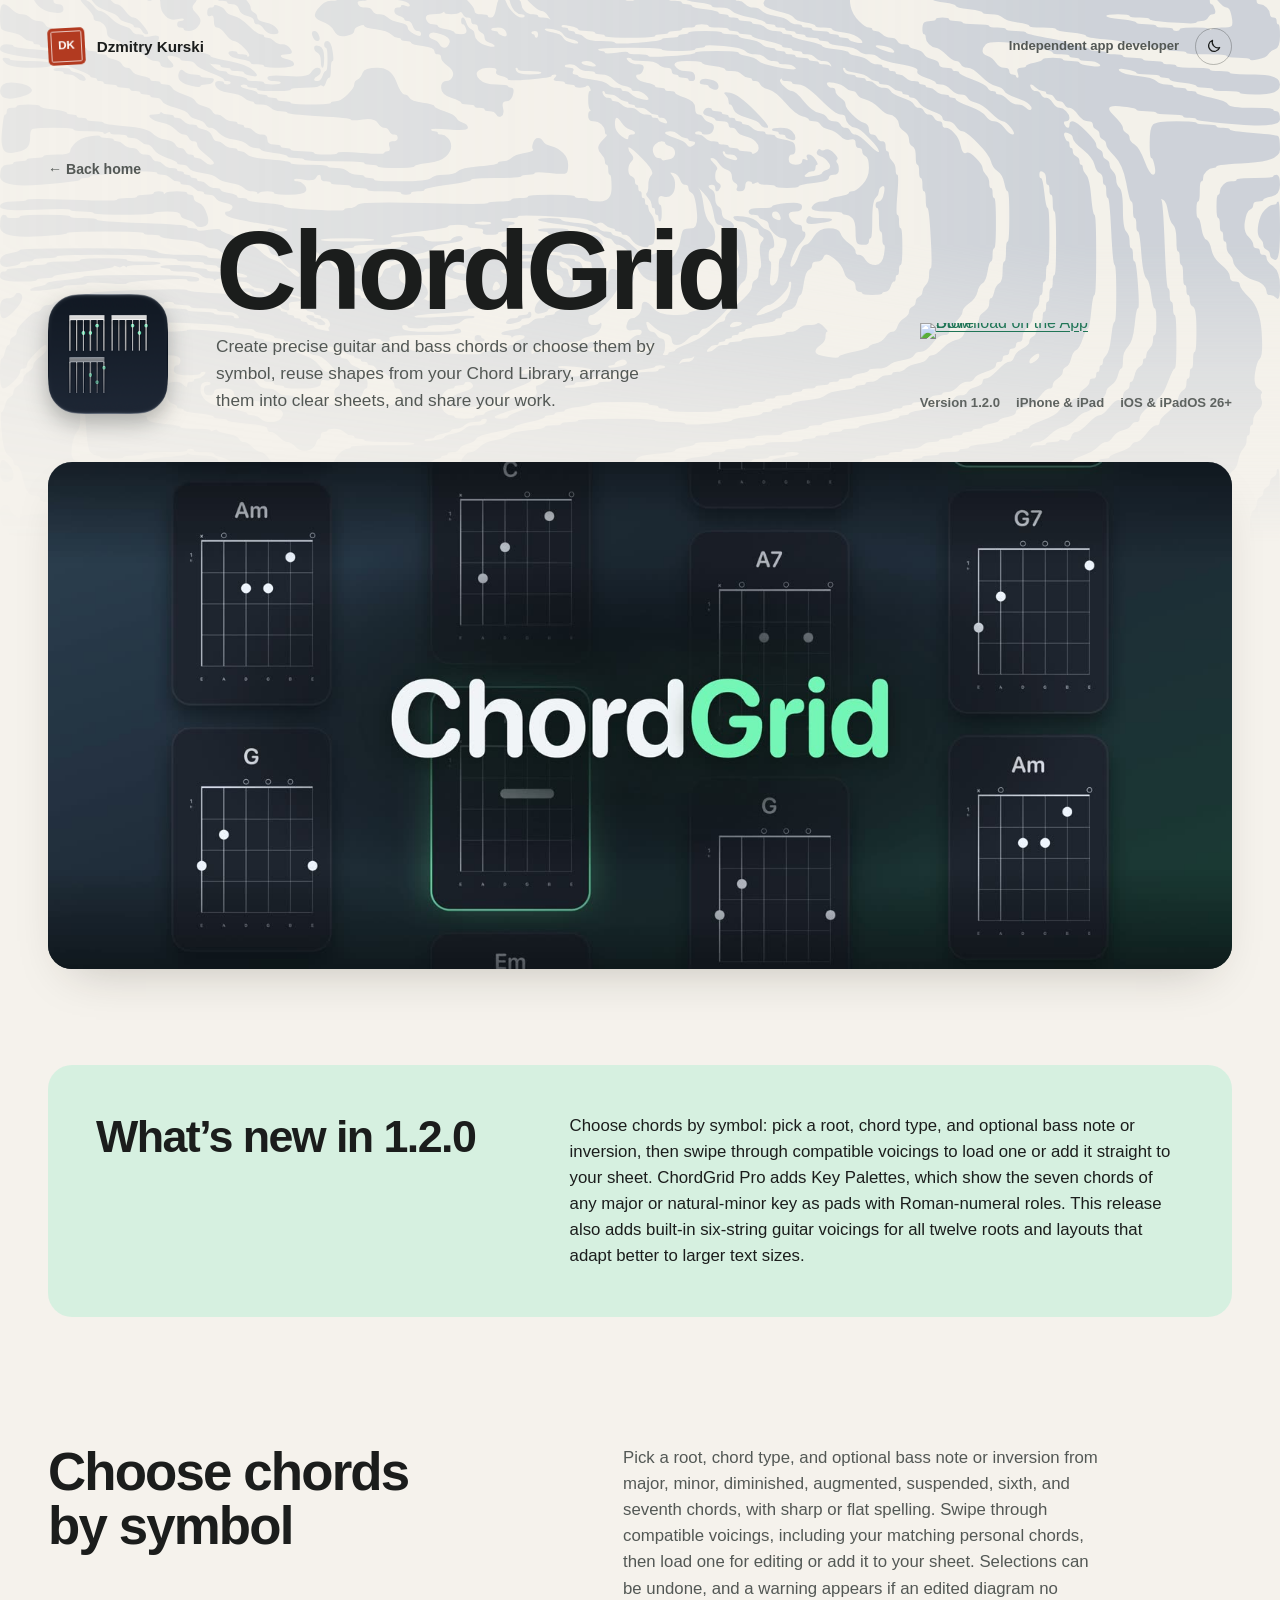
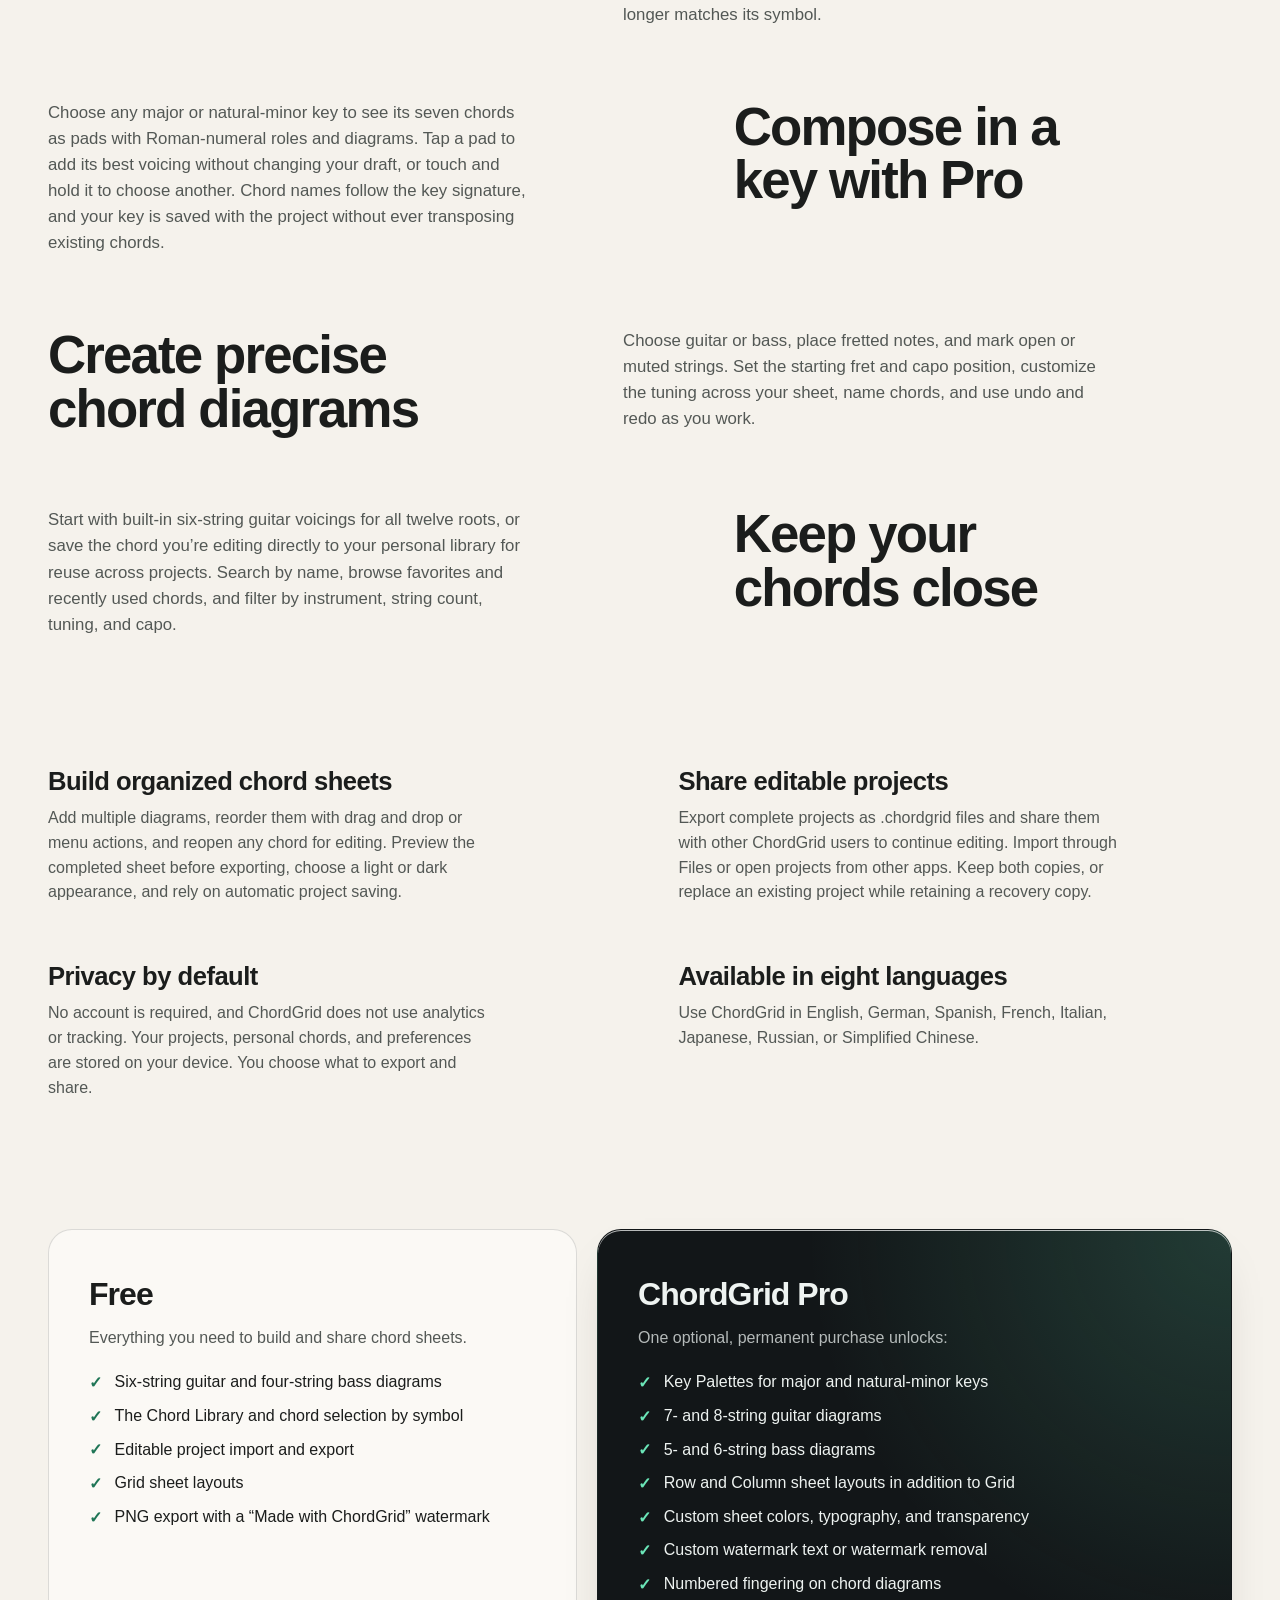
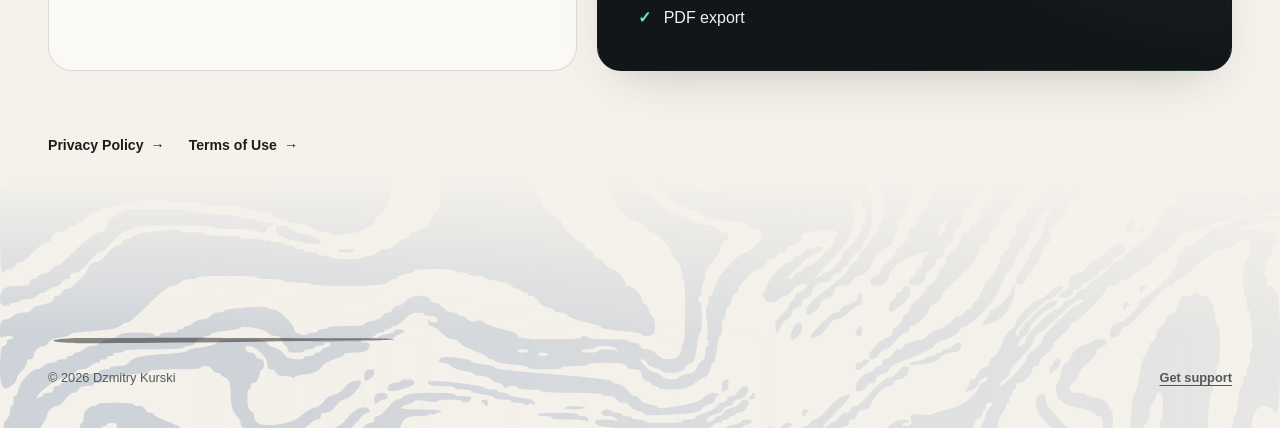
==== commit 59830b51: "feat(site): animate ChordGrid preview and use real app icon" ====
--- a/chordgrid.html
+++ b/chordgrid.html
@@ -24,7 +24,7 @@
       <a class="back-link" href="index.html">← Back home</a>
 
       <header class="product-hero">
-        <img class="app-icon" src="assets/ChordGrid/chordgrid-icon.svg" alt="ChordGrid app icon" width="120" height="120" />
+        <img class="app-icon" src="assets/ChordGrid/chordgrid-icon.png" alt="ChordGrid app icon" width="120" height="120" />
         <div class="product-hero-copy">
           <h1>ChordGrid</h1>
           <p>Create precise guitar and bass chords or choose them by symbol, reuse shapes from your Chord Library, arrange them into clear sheets, and share your work.</p>
--- a/styles.css
+++ b/styles.css
@@ -288,8 +288,8 @@
 
 .app-row {
   display: grid;
-  grid-template-columns: 3rem 5.5rem minmax(0, 1fr) minmax(12rem, 20rem);
-  gap: clamp(1.25rem, 3vw, 2.5rem);
+  grid-template-columns: 3rem 5.5rem minmax(0, 1fr);
+  gap: 1.75rem clamp(1.25rem, 3vw, 2.5rem);
   align-items: center;
   padding-block: clamp(2.5rem, 5vw, 3.75rem);
 }
@@ -307,7 +307,8 @@
   width: 5.5rem;
   height: 5.5rem;
   border-radius: 1.25rem;
-  box-shadow: 0 .75rem 1.75rem -.75rem rgba(18, 22, 24, .45);
+  /* Follows the icon's own alpha mask instead of the box corners. */
+  filter: drop-shadow(0 .6rem .7rem rgba(18, 22, 24, .3));
 }
 
 .app-icon--placeholder {
@@ -316,7 +317,7 @@
   border: 1px dashed var(--line-strong);
   color: var(--soft);
   background: transparent;
-  box-shadow: none;
+  filter: none;
 }
 
 .app-icon--placeholder svg {
@@ -376,24 +377,26 @@
 
 .app-row-links .quiet-link:hover { color: var(--ink); }
 
+/* Sits under the app copy at the loop's native 1600 × 686 frame. */
 .app-row-preview {
+  grid-column: 3;
+  max-width: 36rem;
   margin: 0;
   overflow: hidden;
-  aspect-ratio: 4 / 3;
+  aspect-ratio: 1600 / 686;
   border-radius: 1rem;
-  background: var(--night);
+  background: var(--night) center / cover no-repeat;
   box-shadow: var(--shadow);
 }
 
-.app-row-preview img {
+.app-row-preview video {
   width: 100%;
   height: 100%;
   object-fit: cover;
-  object-position: center 42%;
   transition: transform 600ms var(--ease);
 }
 
-.app-row:hover .app-row-preview img { transform: scale(1.04); }
+.app-row:hover .app-row-preview video { transform: scale(1.04); }
 
 .app-row--upcoming .app-row-copy h3 { color: var(--soft); }
 .app-row--upcoming .platform { color: var(--soft); }
@@ -752,7 +755,6 @@
   .intro-vertical { display: none; }
   .app-row { grid-template-columns: 2.25rem 4.5rem minmax(0, 1fr); }
   .app-row .app-icon { width: 4.5rem; height: 4.5rem; border-radius: 1rem; }
-  .app-row-preview { grid-column: 3; max-width: 26rem; }
   .support { grid-template-columns: 1fr; }
   .product-hero { grid-template-columns: auto minmax(0, 1fr); align-items: center; }
   .product-hero-actions { grid-column: 1 / -1; }
@@ -772,7 +774,7 @@
   .app-row-number { display: none; }
   .app-row .app-icon { width: 4rem; height: 4rem; border-radius: .9rem; }
   .app-row-copy { grid-column: 1 / -1; }
-  .app-row-preview { grid-column: 1 / -1; max-width: none; aspect-ratio: 16 / 10; }
+  .app-row-preview { grid-column: 1 / -1; max-width: none; }
   .app-row { align-items: start; }
   .app-row .app-icon { grid-row: 1; }
   .app-row-copy { grid-row: 2; }
